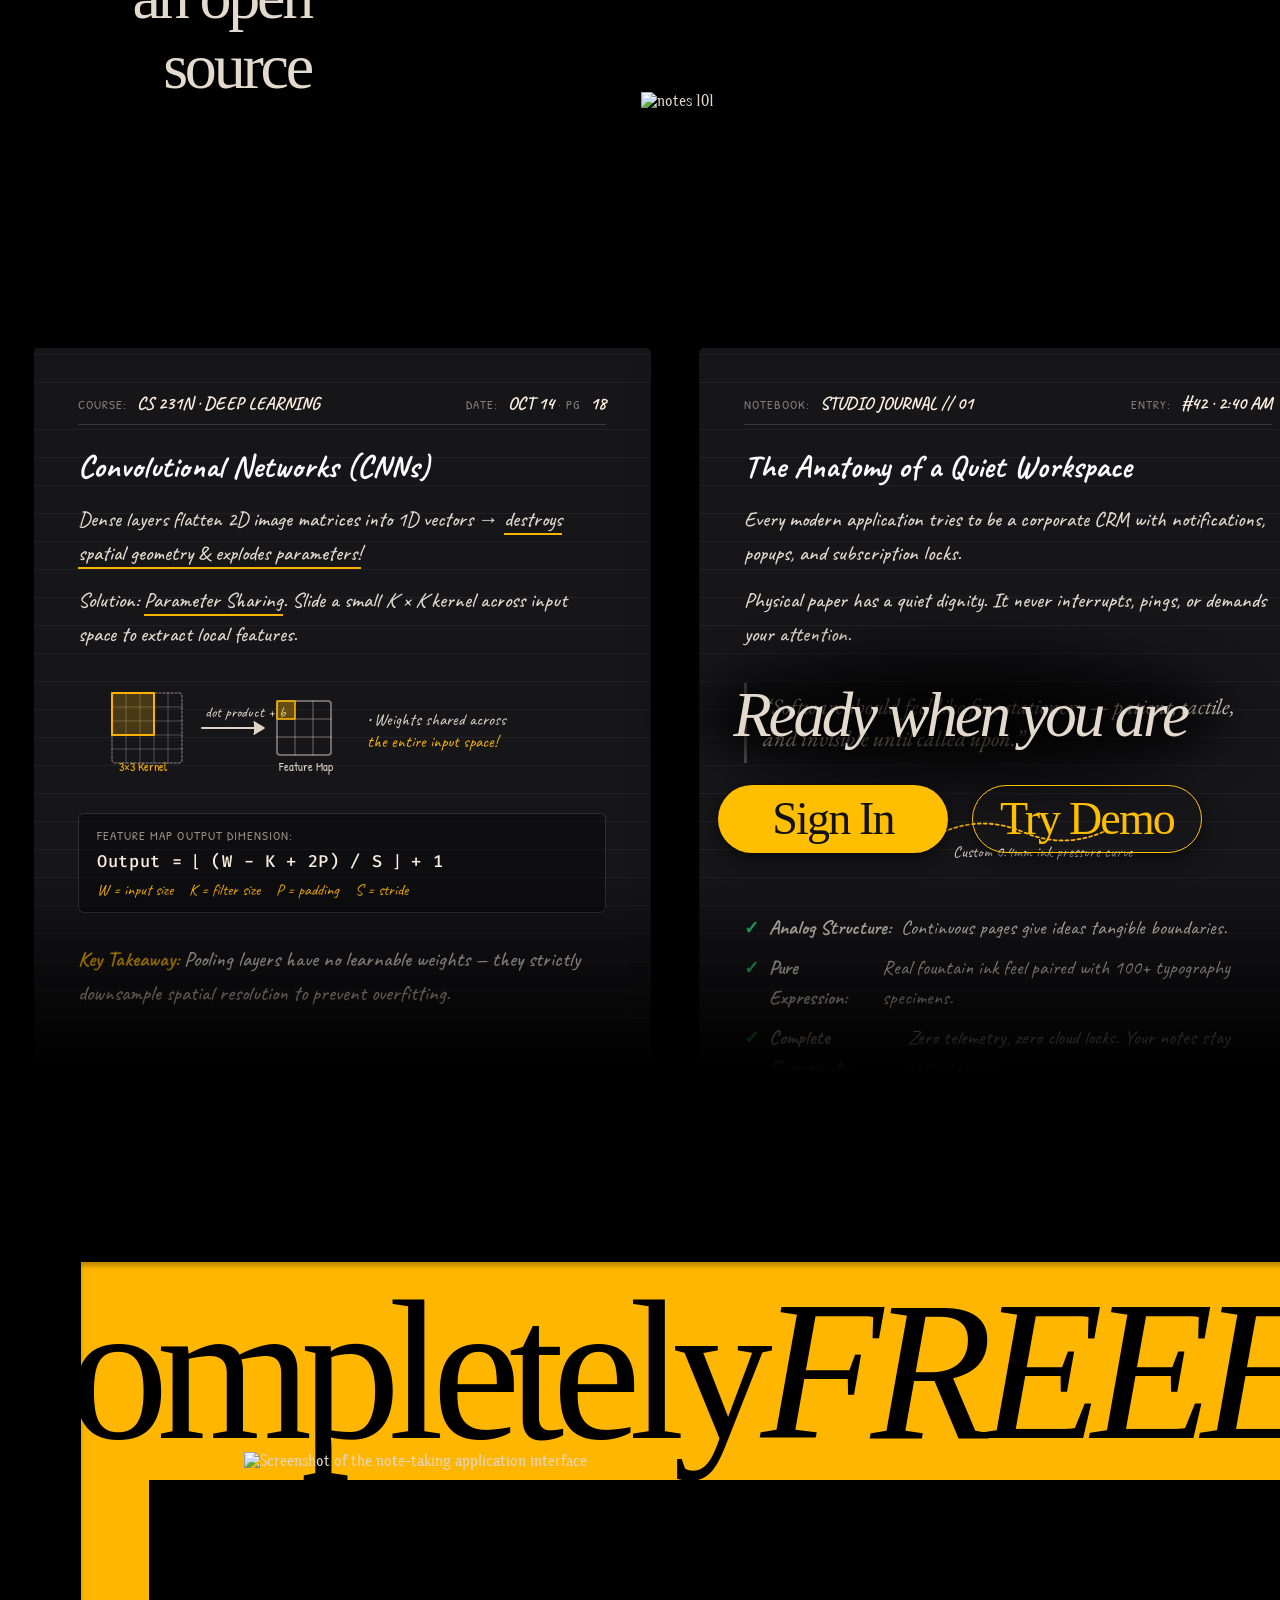
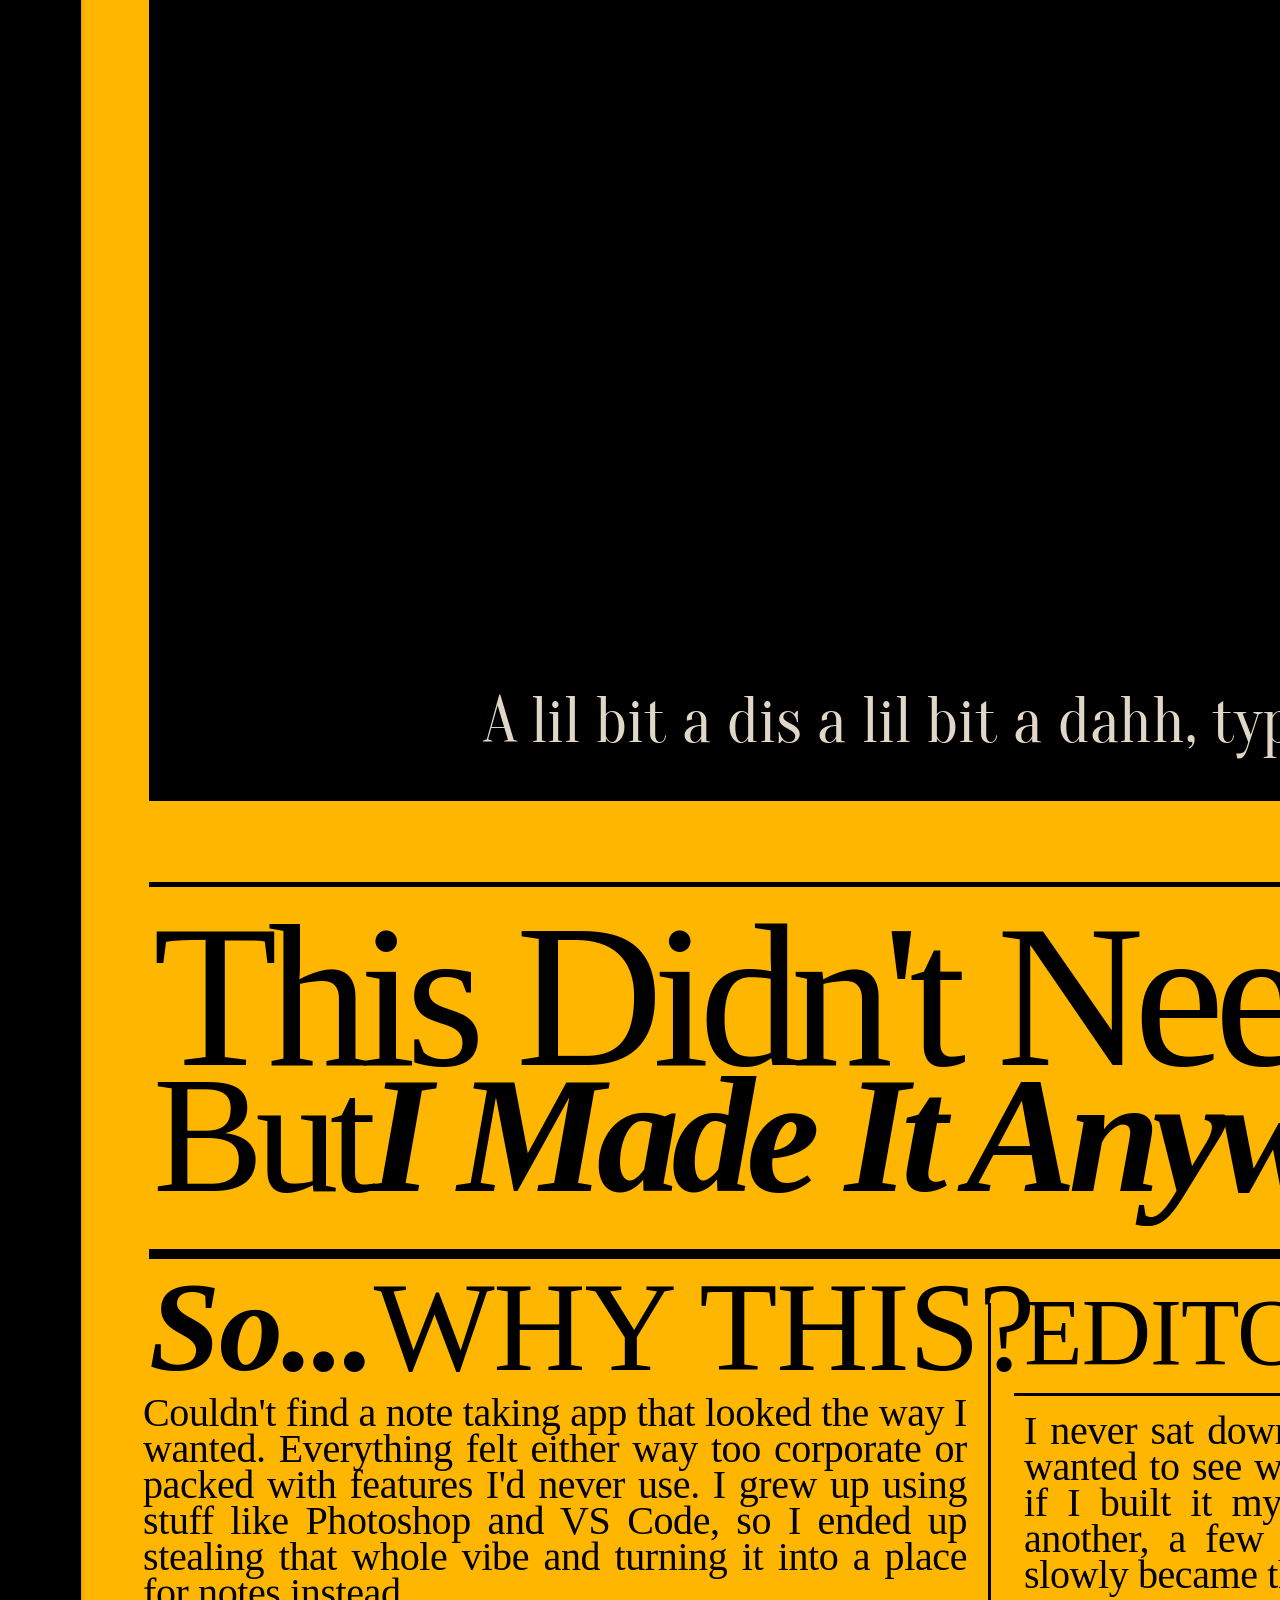
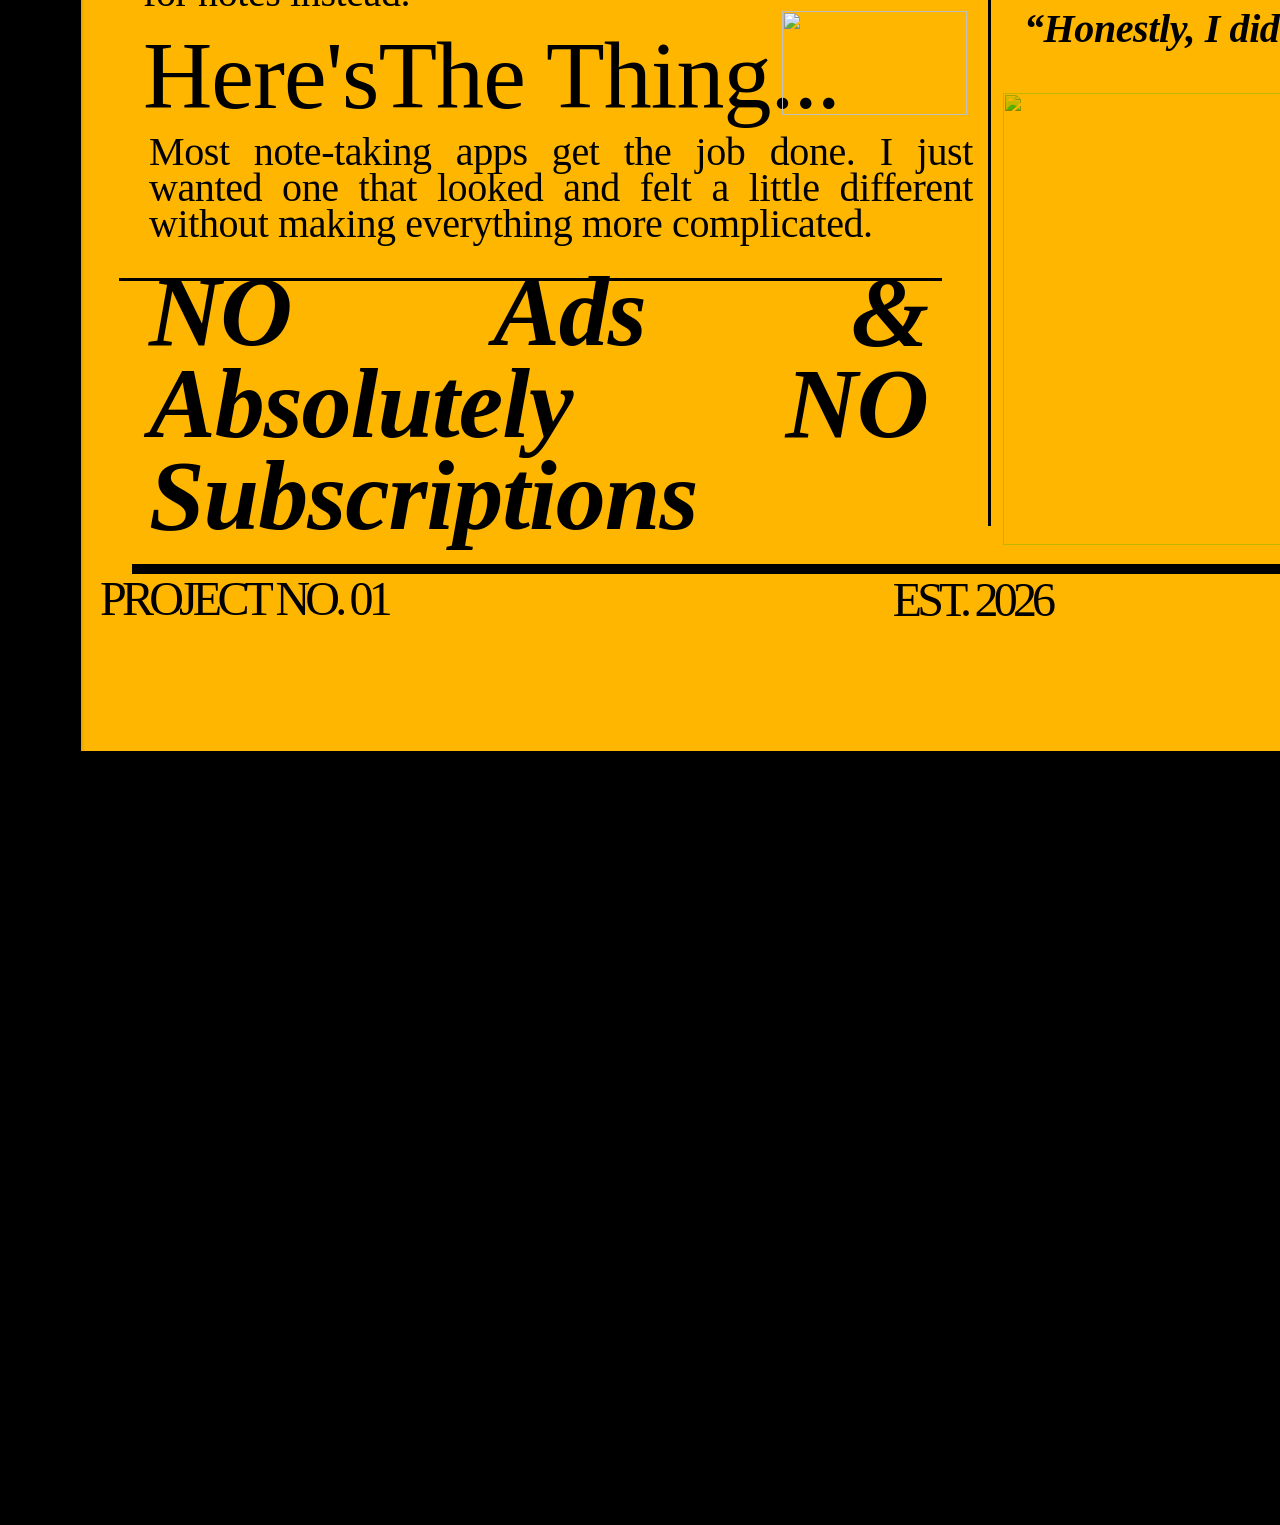
==== index.html @ 51d54b9f "Remove highlighters from all page headings and text across carousel notes" ====
<!DOCTYPE html>
<html lang="en">

<head>
  <meta charset="UTF-8">
  <meta name="viewport" content="width=device-width, initial-scale=1.0">
  <script>
    (function () {
      var forceDesktop = (window.sessionStorage && window.sessionStorage.getItem('forceDesktop') === 'true') || (window.location.search && window.location.search.includes('desktop=1'));
      if (forceDesktop) return;
      var ua = navigator.userAgent || '';
      var isMobileUA = /iPhone|iPod|BlackBerry|IEMobile|Opera Mini/i.test(ua) || (/Android/i.test(ua) && /Mobile/i.test(ua));
      var isDesktopOS = /Macintosh|Windows|X11|Linux x86_64/i.test(ua) && !/Android|iPhone|iPad/i.test(ua);
      var hasFinePointer = window.matchMedia && window.matchMedia('(pointer: fine)').matches;
      var isSmallScreen = window.innerWidth < 600;
      
      var isMobileDevice = isMobileUA && !isDesktopOS && !hasFinePointer && isSmallScreen;
      if (isMobileDevice && !window.location.pathname.endsWith('mobile.html')) {
        window.location.href = 'mobile.html';
      }
    })();
  </script>
  <title>Notes 101 — Anam Razzaque</title>
  <meta name="description" content="Notes 101 — A timeless, editorial note-taking studio with handwriting, A4 pagination, and cloud sync.">
  <meta property="og:title" content="Notes 101 — Editorial Note Taking">
  <meta property="og:description" content="A timeless, editorial note-taking studio with handwriting, A4 pagination, and cloud sync.">
  <meta property="og:type" content="website">
  <link rel="preconnect" href="https://fonts.googleapis.com">
  <link rel="preconnect" href="https://fonts.gstatic.com" crossorigin>
  <link
    href="https://fonts.googleapis.com/css2?family=Caveat:wght@400;500;600;700&family=EB+Garamond:ital,wght@0,400;0,700;1,400;1,700&family=Fira+Code:wght@400;500&family=Homemade+Apple&family=Kalam:wght@400;700&family=Oranienbaum&family=Patrick+Hand&display=swap"
    rel="stylesheet">
  <link rel="stylesheet" href="landing.css?v=8">
</head>

<body>

  <!-- CONTACT — Fixed background layer (Hermes-style curtain reveal) -->
  <!-- Sits BEHIND the scrolling canvas. Revealed when the newspaper lifts away. -->
  <footer class="contact" id="contactFooter" aria-label="Contact">
    <h2 class="contact__heading">Contact</h2>
    <div class="contact__links">
      <p>GitHub</p>
      <p><a href="https://github.com/byanam" target="_blank" rel="noopener noreferrer">byanam</a></p>
      <p>&nbsp;</p>
      <p>LinkedIn</p>
      <p><a href="https://www.linkedin.com/in/anam-razzaque/" target="_blank"
          rel="noopener noreferrer">anam-razzaque</a></p>
      <p>&nbsp;</p>
      <p>Email</p>
      <p><a href="mailto:anamrazzaque.work@gmail.com">anamrazzaque.work@gmail.com</a></p>
    </div>
  </footer>

  <div class="page-scale-wrapper" id="pageScaleWrapper">
    <div class="page-canvas" id="pageCanvas">

      <!-- ===================== HERO ===================== -->
      <!-- Layer order matches Figma: bottom → top -->
      <header class="hero">

        <!-- Layer 7 (bottom): moving pages track with authentic student notes & sketches -->
        <div class="hero__pages" id="heroPages" aria-label="Notebook page previews">
          <div class="hero__pages-track">
            <!-- Page 1: ConvNets Class Notes -->
            <div class="hero__page" aria-hidden="true">
              <div class="hero__page-content">
                <div class="hero__page-header">
                  <span class="hero__page-header-field">COURSE: <strong>CS 231n &middot; DEEP LEARNING</strong></span>
                  <span class="hero__page-header-field">DATE: <strong>OCT 14</strong> &middot; PG <strong>18</strong></span>
                </div>
                <h3 class="hero__page-hand-title">Convolutional Networks (CNNs)</h3>
                <p class="hero__page-hand">Dense layers flatten 2D image matrices into 1D vectors &rarr; <span class="note-underline">destroys spatial geometry &amp; explodes parameters!</span></p>
                <p class="hero__page-hand">Solution: <span class="note-underline">Parameter Sharing</span>. Slide a small <em>K &times; K</em> kernel across input space to extract local features.</p>
                
                <div class="hero__page-sketch" aria-hidden="true">
                  <svg width="490" height="96" viewBox="0 0 490 96" fill="none" stroke="#E2D7CA" stroke-width="1.5" stroke-linecap="round" stroke-linejoin="round">
                    <!-- Input 5x5 image patch -->
                    <rect x="15" y="12" width="70" height="70" rx="3" stroke-dasharray="2 2" stroke="rgba(226,215,202,0.4)"/>
                    <line x1="29" y1="12" x2="29" y2="82" stroke="rgba(226,215,202,0.2)"/>
                    <line x1="43" y1="12" x2="43" y2="82" stroke="rgba(226,215,202,0.2)"/>
                    <line x1="57" y1="12" x2="57" y2="82" stroke="rgba(226,215,202,0.2)"/>
                    <line x1="71" y1="12" x2="71" y2="82" stroke="rgba(226,215,202,0.2)"/>
                    <line x1="15" y1="26" x2="85" y2="26" stroke="rgba(226,215,202,0.2)"/>
                    <line x1="15" y1="40" x2="85" y2="40" stroke="rgba(226,215,202,0.2)"/>
                    <line x1="15" y1="54" x2="85" y2="54" stroke="rgba(226,215,202,0.2)"/>
                    <line x1="15" y1="68" x2="85" y2="68" stroke="rgba(226,215,202,0.2)"/>
                    <!-- 3x3 receptive field -->
                    <rect x="15" y="12" width="42" height="42" fill="rgba(255, 182, 0, 0.22)" stroke="#FFB600" stroke-width="2"/>
                    <text x="22" y="90" fill="#FFB600" font-family="'Patrick Hand', cursive" font-size="12" stroke="none">3&times;3 Kernel</text>

                    <!-- Arrow to Feature Map -->
                    <path d="M 105 47 L 165 47" stroke="#E2D7CA" stroke-width="1.8"/>
                    <path d="M 157 41 L 167 47 L 157 53" fill="#E2D7CA"/>
                    <text x="108" y="36" fill="#E2D7CA" font-family="'Caveat', cursive" font-size="15" stroke="none">dot product + b</text>

                    <!-- Output Feature Map 3x3 -->
                    <rect x="180" y="20" width="54" height="54" rx="3" stroke="rgba(226,215,202,0.6)"/>
                    <line x1="198" y1="20" x2="198" y2="74" stroke="rgba(226,215,202,0.3)"/>
                    <line x1="216" y1="20" x2="216" y2="74" stroke="rgba(226,215,202,0.3)"/>
                    <line x1="180" y1="38" x2="234" y2="38" stroke="rgba(226,215,202,0.3)"/>
                    <line x1="180" y1="56" x2="234" y2="56" stroke="rgba(226,215,202,0.3)"/>
                    <rect x="180" y="20" width="18" height="18" fill="rgba(255, 182, 0, 0.35)" stroke="#FFB600"/>
                    <text x="182" y="90" fill="#E2D7CA" font-family="'Patrick Hand', cursive" font-size="12" stroke="none">Feature Map</text>

                    <!-- Explanation Label -->
                    <text x="270" y="44" fill="#E2D7CA" font-family="'Caveat', cursive" font-size="17" stroke="none">&bull; Weights shared across</text>
                    <text x="270" y="66" fill="#FFB600" font-family="'Caveat', cursive" font-size="17" stroke="none">the entire input space!</text>
                  </svg>
                </div>

                <div class="note-formula-card">
                  <span class="note-formula-title">Feature Map Output Dimension:</span>
                  <div class="note-formula-math">Output = &lfloor; (W - K + 2P) / S &rfloor; + 1</div>
                  <div class="note-formula-legend">
                    <span>W = input size</span>
                    <span>K = filter size</span>
                    <span>P = padding</span>
                    <span>S = stride</span>
                  </div>
                </div>

                <p class="hero__page-hand" style="margin-top: 14px;"><strong style="color: #FFB600;">Key Takeaway:</strong> Pooling layers have no learnable weights &mdash; they strictly downsample spatial resolution to prevent overfitting.</p>
              </div>
            </div>

            <!-- Page 2: Late Night Scratchpad & Studio Design -->
            <div class="hero__page" aria-hidden="true">
              <div class="hero__page-content">
                <div class="hero__page-header">
                  <span class="hero__page-header-field">NOTEBOOK: <strong>STUDIO JOURNAL // 01</strong></span>
                  <span class="hero__page-header-field">ENTRY: <strong>#42 &middot; 2:40 AM</strong></span>
                </div>

                <h3 class="hero__page-hand-title">The Anatomy of a Quiet Workspace</h3>
                <p class="hero__page-hand">Every modern application tries to be a corporate CRM with notifications, popups, and subscription locks.</p>
                <p class="hero__page-hand">Physical paper has a quiet dignity. It never interrupts, pings, or demands your attention.</p>
                
                <blockquote class="note-quote">
                  <p>&ldquo;Software should feel like fine stationery &mdash; patient, tactile, and invisible until called upon.&rdquo;</p>
                </blockquote>

                <!-- Fountain Pen Hand-Drawn SVG -->
                <div class="hero__page-sketch" aria-hidden="true">
                  <svg width="420" height="70" viewBox="0 0 420 70" fill="none" stroke="#E2D7CA" stroke-width="1.5" stroke-linecap="round">
                    <!-- Nib outline -->
                    <path d="M 20 35 L 70 16 L 130 18 L 130 52 L 70 54 Z" stroke="#E2D7CA" stroke-width="1.8"/>
                    <path d="M 20 35 L 65 35" stroke="#FFB600" stroke-width="2"/>
                    <circle cx="68" cy="35" r="3.5" fill="#FFB600"/>
                    <path d="M 80 22 L 80 48 M 95 20 L 95 50 M 110 19 L 110 51" stroke="rgba(226,215,202,0.25)"/>
                    <!-- Ink drop -->
                    <path d="M 12 35 Q 5 35 5 39 Q 5 43 10 43 Q 15 43 15 39 Z" fill="#FFB600" stroke="none"/>
                    <!-- Ink flow line -->
                    <path d="M 145 35 Q 185 18 225 35 Q 265 52 305 35" stroke="#FFB600" stroke-width="1.8" stroke-dasharray="3 3"/>
                    <text x="155" y="60" fill="#E2D7CA" font-family="'Caveat', cursive" font-size="16" stroke="none">Custom 0.4mm ink pressure curve</text>
                  </svg>
                </div>

                <div class="note-checklist-box">
                  <p class="note-check-item"><span class="note-check-mark">&check;</span> <strong>Analog Structure:</strong> Continuous pages give ideas tangible boundaries.</p>
                  <p class="note-check-item"><span class="note-check-mark">&check;</span> <strong>Pure Expression:</strong> Real fountain ink feel paired with 100+ typography specimens.</p>
                  <p class="note-check-item"><span class="note-check-mark">&check;</span> <strong>Complete Sovereignty:</strong> Zero telemetry, zero cloud locks. Your notes stay entirely yours.</p>
                </div>
              </div>
            </div>

            <!-- Page 3: Webnotes Architecture Notes -->
            <div class="hero__page" aria-hidden="true">
              <div class="hero__page-content">
                <div class="hero__page-header">
                  <span class="hero__page-header-field">SYSTEMS SPEC: <strong>RFC-104 // NOTES 101</strong></span>
                  <span class="hero__page-header-field">MODULE: <strong>SYNC PIPELINE &middot; REV 2.4</strong></span>
                </div>

                <h3 class="hero__page-hand-title">Local-First Optimistic Sync Pipeline</h3>

                <!-- Architecture Flow Diagram SVG -->
                <div class="hero__page-sketch" aria-hidden="true">
                  <svg width="490" height="74" viewBox="0 0 490 74" fill="none" stroke="#E2D7CA" stroke-width="1.5" stroke-linecap="round">
                    <!-- Node 1: DOM Input -->
                    <rect x="8" y="10" width="94" height="42" rx="5" stroke="rgba(226,215,202,0.7)" fill="rgba(0,0,0,0.5)"/>
                    <text x="18" y="28" fill="#FFF" font-family="'Fira Code', monospace" font-size="11" stroke="none">Caret / DOM</text>
                    <text x="18" y="44" fill="#FFB600" font-family="'Caveat', cursive" font-size="13" stroke="none">0ms latency</text>

                    <!-- Arrow 1 -->
                    <path d="M 106 31 L 136 31" stroke="#FFB600" stroke-width="2"/>
                    <path d="M 128 26 L 138 31 L 128 36" fill="#FFB600"/>

                    <!-- Node 2: Local Cache -->
                    <rect x="140" y="10" width="102" height="42" rx="5" stroke="#FFB600" fill="rgba(255,182,0,0.1)"/>
                    <text x="148" y="28" fill="#FFB600" font-family="'Fira Code', monospace" font-size="11" stroke="none">LocalStorage</text>
                    <text x="148" y="44" fill="#E2D7CA" font-family="'Caveat', cursive" font-size="13" stroke="none">instant snapshot</text>

                    <!-- Arrow 2 -->
                    <path d="M 246 31 L 276 31" stroke="#E2D7CA" stroke-width="1.8"/>
                    <path d="M 268 26 L 278 31 L 268 36" fill="#E2D7CA"/>

                    <!-- Node 3: Firestore Cloud -->
                    <rect x="280" y="10" width="102" height="42" rx="5" stroke="rgba(226,215,202,0.7)" fill="rgba(255,255,255,0.05)"/>
                    <text x="290" y="28" fill="#FFF" font-family="'Fira Code', monospace" font-size="11" stroke="none">Firestore DB</text>
                    <text x="290" y="44" fill="#E2D7CA" font-family="'Caveat', cursive" font-size="13" stroke="none">cloud persistence</text>

                    <!-- Arrow 3: Realtime stream -->
                    <path d="M 386 31 L 416 31" stroke="#E2D7CA" stroke-width="1.8"/>
                    <path d="M 408 26 L 418 31 L 408 36" fill="#E2D7CA"/>

                    <!-- Node 4: Replicas -->
                    <rect x="420" y="10" width="64" height="42" rx="5" stroke="rgba(226,215,202,0.6)" fill="rgba(0,0,0,0.5)"/>
                    <text x="428" y="28" fill="#FFF" font-family="'Fira Code', monospace" font-size="11" stroke="none">Tabs</text>
                    <text x="428" y="44" fill="#FFB600" font-family="'Caveat', cursive" font-size="13" stroke="none">sync &check;</text>
                  </svg>
                </div>

                <ul class="note-principles-list">
                  <li><span class="note-bullet">&bull;</span> <strong>Non-blocking UI:</strong> Key input mutates local memory synchronously &mdash; zero wait for remote cloud round-trips.</li>
                  <li><span class="note-bullet">&bull;</span> <strong>Debounced Batching:</strong> Rapid keystrokes coalesce into a single 500ms cloud commit to conserve network quota.</li>
                  <li><span class="note-bullet">&bull;</span> <strong>Per-User Namespaces:</strong> Local storage keys are cleanly isolated by authenticated UID.</li>
                  <li><span class="note-bullet">&bull;</span> <strong>Offline Resilient:</strong> Editing never stutters during network dropouts; state automatically syncs when online.</li>
                </ul>

                <p class="hero__page-hand" style="margin-top: 16px; font-size: 19px; color: #FFB600;">&starf; 60 FPS verified with complex ink paths and continuous text flow.</p>
              </div>
            </div>

            <!-- Page 4: Loop repeat of Page 1 (for seamless -1998px infinite scroll) -->
            <div class="hero__page" aria-hidden="true">
              <div class="hero__page-content">
                <div class="hero__page-header">
                  <span class="hero__page-header-field">COURSE: <strong>CS 231n &middot; DEEP LEARNING</strong></span>
                  <span class="hero__page-header-field">DATE: <strong>OCT 14</strong> &middot; PG <strong>18</strong></span>
                </div>
                <h3 class="hero__page-hand-title">Convolutional Networks (CNNs)</h3>
                <p class="hero__page-hand">Dense layers flatten 2D image matrices into 1D vectors &rarr; <span class="note-underline">destroys spatial geometry &amp; explodes parameters!</span></p>
                <p class="hero__page-hand">Solution: <span class="note-underline">Parameter Sharing</span>. Slide a small <em>K &times; K</em> kernel across input space to extract local features.</p>
                
                <div class="hero__page-sketch" aria-hidden="true">
                  <svg width="490" height="96" viewBox="0 0 490 96" fill="none" stroke="#E2D7CA" stroke-width="1.5" stroke-linecap="round" stroke-linejoin="round">
                    <!-- Input 5x5 image patch -->
                    <rect x="15" y="12" width="70" height="70" rx="3" stroke-dasharray="2 2" stroke="rgba(226,215,202,0.4)"/>
                    <line x1="29" y1="12" x2="29" y2="82" stroke="rgba(226,215,202,0.2)"/>
                    <line x1="43" y1="12" x2="43" y2="82" stroke="rgba(226,215,202,0.2)"/>
                    <line x1="57" y1="12" x2="57" y2="82" stroke="rgba(226,215,202,0.2)"/>
                    <line x1="71" y1="12" x2="71" y2="82" stroke="rgba(226,215,202,0.2)"/>
                    <line x1="15" y1="26" x2="85" y2="26" stroke="rgba(226,215,202,0.2)"/>
                    <line x1="15" y1="40" x2="85" y2="40" stroke="rgba(226,215,202,0.2)"/>
                    <line x1="15" y1="54" x2="85" y2="54" stroke="rgba(226,215,202,0.2)"/>
                    <line x1="15" y1="68" x2="85" y2="68" stroke="rgba(226,215,202,0.2)"/>
                    <!-- 3x3 receptive field -->
                    <rect x="15" y="12" width="42" height="42" fill="rgba(255, 182, 0, 0.22)" stroke="#FFB600" stroke-width="2"/>
                    <text x="22" y="90" fill="#FFB600" font-family="'Patrick Hand', cursive" font-size="12" stroke="none">3&times;3 Kernel</text>

                    <!-- Arrow to Feature Map -->
                    <path d="M 105 47 L 165 47" stroke="#E2D7CA" stroke-width="1.8"/>
                    <path d="M 157 41 L 167 47 L 157 53" fill="#E2D7CA"/>
                    <text x="108" y="36" fill="#E2D7CA" font-family="'Caveat', cursive" font-size="15" stroke="none">dot product + b</text>

                    <!-- Output Feature Map 3x3 -->
                    <rect x="180" y="20" width="54" height="54" rx="3" stroke="rgba(226,215,202,0.6)"/>
                    <line x1="198" y1="20" x2="198" y2="74" stroke="rgba(226,215,202,0.3)"/>
                    <line x1="216" y1="20" x2="216" y2="74" stroke="rgba(226,215,202,0.3)"/>
                    <line x1="180" y1="38" x2="234" y2="38" stroke="rgba(226,215,202,0.3)"/>
                    <line x1="180" y1="56" x2="234" y2="56" stroke="rgba(226,215,202,0.3)"/>
                    <rect x="180" y="20" width="18" height="18" fill="rgba(255, 182, 0, 0.35)" stroke="#FFB600"/>
                    <text x="182" y="90" fill="#E2D7CA" font-family="'Patrick Hand', cursive" font-size="12" stroke="none">Feature Map</text>

                    <!-- Explanation Label -->
                    <text x="270" y="44" fill="#E2D7CA" font-family="'Caveat', cursive" font-size="17" stroke="none">&bull; Weights shared across</text>
                    <text x="270" y="66" fill="#FFB600" font-family="'Caveat', cursive" font-size="17" stroke="none">the entire input space!</text>
                  </svg>
                </div>

                <div class="note-formula-card">
                  <span class="note-formula-title">Feature Map Output Dimension:</span>
                  <div class="note-formula-math">Output = &lfloor; (W - K + 2P) / S &rfloor; + 1</div>
                  <div class="note-formula-legend">
                    <span>W = input size</span>
                    <span>K = filter size</span>
                    <span>P = padding</span>
                    <span>S = stride</span>
                  </div>
                </div>

                <p class="hero__page-hand" style="margin-top: 14px;"><strong style="color: #FFB600;">Key Takeaway:</strong> Pooling layers have no learnable weights &mdash; they strictly downsample spatial resolution to prevent overfitting.</p>
              </div>
            </div>

            <!-- Page 5: Loop repeat of Page 2 -->
            <div class="hero__page" aria-hidden="true">
              <div class="hero__page-content">
                <div class="hero__page-header">
                  <span class="hero__page-header-field">NOTEBOOK: <strong>STUDIO JOURNAL // 01</strong></span>
                  <span class="hero__page-header-field">ENTRY: <strong>#42 &middot; 2:40 AM</strong></span>
                </div>

                <h3 class="hero__page-hand-title">The Anatomy of a Quiet Workspace</h3>
                <p class="hero__page-hand">Every modern application tries to be a corporate CRM with notifications, popups, and subscription locks.</p>
                <p class="hero__page-hand">Physical paper has a quiet dignity. It never interrupts, pings, or demands your attention.</p>
                
                <blockquote class="note-quote">
                  <p>&ldquo;Software should feel like fine stationery &mdash; patient, tactile, and invisible until called upon.&rdquo;</p>
                </blockquote>

                <!-- Fountain Pen Hand-Drawn SVG -->
                <div class="hero__page-sketch" aria-hidden="true">
                  <svg width="420" height="70" viewBox="0 0 420 70" fill="none" stroke="#E2D7CA" stroke-width="1.5" stroke-linecap="round">
                    <path d="M 20 35 L 70 16 L 130 18 L 130 52 L 70 54 Z" stroke="#E2D7CA" stroke-width="1.8"/>
                    <path d="M 20 35 L 65 35" stroke="#FFB600" stroke-width="2"/>
                    <circle cx="68" cy="35" r="3.5" fill="#FFB600"/>
                    <path d="M 80 22 L 80 48 M 95 20 L 95 50 M 110 19 L 110 51" stroke="rgba(226,215,202,0.25)"/>
                    <path d="M 12 35 Q 5 35 5 39 Q 5 43 10 43 Q 15 43 15 39 Z" fill="#FFB600" stroke="none"/>
                    <path d="M 145 35 Q 185 18 225 35 Q 265 52 305 35" stroke="#FFB600" stroke-width="1.8" stroke-dasharray="3 3"/>
                    <text x="155" y="60" fill="#E2D7CA" font-family="'Caveat', cursive" font-size="16" stroke="none">Custom 0.4mm ink pressure curve</text>
                  </svg>
                </div>

                <div class="note-checklist-box">
                  <p class="note-check-item"><span class="note-check-mark">&check;</span> <strong>Analog Structure:</strong> Continuous pages give ideas tangible boundaries.</p>
                  <p class="note-check-item"><span class="note-check-mark">&check;</span> <strong>Pure Expression:</strong> Real fountain ink feel paired with 100+ typography specimens.</p>
                  <p class="note-check-item"><span class="note-check-mark">&check;</span> <strong>Complete Sovereignty:</strong> Zero telemetry, zero cloud locks. Your notes stay entirely yours.</p>
                </div>
              </div>
            </div>

            <!-- Page 6: Loop repeat of Page 3 -->
            <div class="hero__page" aria-hidden="true">
              <div class="hero__page-content">
                <div class="hero__page-header">
                  <span class="hero__page-header-field">SYSTEMS SPEC: <strong>RFC-104 // NOTES 101</strong></span>
                  <span class="hero__page-header-field">MODULE: <strong>SYNC PIPELINE &middot; REV 2.4</strong></span>
                </div>

                <h3 class="hero__page-hand-title">Local-First Optimistic Sync Pipeline</h3>

                <!-- Architecture Flow Diagram SVG -->
                <div class="hero__page-sketch" aria-hidden="true">
                  <svg width="490" height="74" viewBox="0 0 490 74" fill="none" stroke="#E2D7CA" stroke-width="1.5" stroke-linecap="round">
                    <rect x="8" y="10" width="94" height="42" rx="5" stroke="rgba(226,215,202,0.7)" fill="rgba(0,0,0,0.5)"/>
                    <text x="18" y="28" fill="#FFF" font-family="'Fira Code', monospace" font-size="11" stroke="none">Caret / DOM</text>
                    <text x="18" y="44" fill="#FFB600" font-family="'Caveat', cursive" font-size="13" stroke="none">0ms latency</text>

                    <path d="M 106 31 L 136 31" stroke="#FFB600" stroke-width="2"/>
                    <path d="M 128 26 L 138 31 L 128 36" fill="#FFB600"/>

                    <rect x="140" y="10" width="102" height="42" rx="5" stroke="#FFB600" fill="rgba(255,182,0,0.1)"/>
                    <text x="148" y="28" fill="#FFB600" font-family="'Fira Code', monospace" font-size="11" stroke="none">LocalStorage</text>
                    <text x="148" y="44" fill="#E2D7CA" font-family="'Caveat', cursive" font-size="13" stroke="none">instant snapshot</text>

                    <path d="M 246 31 L 276 31" stroke="#E2D7CA" stroke-width="1.8"/>
                    <path d="M 268 26 L 278 31 L 268 36" fill="#E2D7CA"/>

                    <rect x="280" y="10" width="102" height="42" rx="5" stroke="rgba(226,215,202,0.7)" fill="rgba(255,255,255,0.05)"/>
                    <text x="290" y="28" fill="#FFF" font-family="'Fira Code', monospace" font-size="11" stroke="none">Firestore DB</text>
                    <text x="290" y="44" fill="#E2D7CA" font-family="'Caveat', cursive" font-size="13" stroke="none">cloud persistence</text>

                    <path d="M 386 31 L 416 31" stroke="#E2D7CA" stroke-width="1.8"/>
                    <path d="M 408 26 L 418 31 L 408 36" fill="#E2D7CA"/>

                    <rect x="420" y="10" width="64" height="42" rx="5" stroke="rgba(226,215,202,0.6)" fill="rgba(0,0,0,0.5)"/>
                    <text x="428" y="28" fill="#FFF" font-family="'Fira Code', monospace" font-size="11" stroke="none">Tabs</text>
                    <text x="428" y="44" fill="#FFB600" font-family="'Caveat', cursive" font-size="13" stroke="none">sync &check;</text>
                  </svg>
                </div>

                <ul class="note-principles-list">
                  <li><span class="note-bullet">&bull;</span> <strong>Non-blocking UI:</strong> Key input mutates local memory synchronously &mdash; zero wait for remote cloud round-trips.</li>
                  <li><span class="note-bullet">&bull;</span> <strong>Debounced Batching:</strong> Rapid keystrokes coalesce into a single 500ms cloud commit to conserve network quota.</li>
                  <li><span class="note-bullet">&bull;</span> <strong>Per-User Namespaces:</strong> Local storage keys are cleanly isolated by authenticated UID.</li>
                  <li><span class="note-bullet">&bull;</span> <strong>Offline Resilient:</strong> Editing never stutters during network dropouts; state automatically syncs when online.</li>
                </ul>

                <p class="hero__page-hand" style="margin-top: 16px; font-size: 19px; color: #FFB600;">&starf; 60 FPS verified with complex ink paths and continuous text flow.</p>
              </div>
            </div>
          </div>
        </div>

        <!-- Layer 6: notes 101 image title (sits behind pages where they overlap) -->
        <img class="hero__title-img" src="assets/notes101_title.png" alt="notes 101">

        <!-- Layer 5: black shadow gradient (overlays bottom of pages) -->
        <div class="hero__shadow" aria-hidden="true"></div>

        <!-- Layer 4: Taglines (Left: "an open source", Right: "note taking site") -->
        <p class="hero__tagline-left">an open source</p>
        <p class="hero__tagline-right">note taking site</p>

        <!-- Layer 2: Ready when you are -->
        <p class="hero__ready">Ready when you are</p>

        <!-- CTA Buttons below "Ready when you are" -->
        <div class="hero__cta-group">
          <button class="hero__cta" id="loginBtn" type="button" aria-label="Sign in — log in with Google"
            onclick="if(window.triggerGoogleLogin){window.triggerGoogleLogin(event);}else{window.location.href='editor.html';}">
            <span class="hero__cta-label" id="loginBtnText">Sign In</span>
          </button>
          <button class="hero__cta hero__cta--demo" id="demoBtn" type="button" aria-label="Try Demo"
            onclick="sessionStorage.setItem('demoMode', 'true'); window.location.href='editor.html?demo=true';">
            <span class="hero__cta-label">Try Demo</span>
          </button>
        </div>
      </header>

      <main>
        <!-- ===================== PROMO ===================== -->
        <section class="promo" aria-label="Pricing">
          <img class="promo__texture" src="assets/texture_image.png" alt="" aria-hidden="true">

          <h2 class="promo__heading js-typewriter">Completely <em>FREEEEEEEEE</em></h2>

          <div class="promo__blur-rect" aria-hidden="true"></div>

          <img class="promo__screenshot js-scroll-scale" src="assets/app-screenshot.png"
            alt="Screenshot of the note-taking application interface">

          <p class="promo__tagline">A lil bit a dis a lil bit a dahh, type shit</p>
        </section>

        <!-- ===================== EDITORIAL ===================== -->
        <section class="editorial" aria-label="About">
          <div class="editorial__card"></div>

          <div class="editorial__rule editorial__rule--top"></div>

          <h2 class="editorial__headline1">This Didn't Need To Exist.</h2>
          <h2 class="editorial__headline2">But <em>I Made It Anyway.</em></h2>

          <div class="editorial__rule editorial__rule--mid"></div>
          <div class="editorial__col-divider"></div>

          <h3 class="editorial__col-heading editorial__col-heading--left"><em>So... </em><span>WHY THIS?</span></h3>
          <h3 class="editorial__col-heading editorial__col-heading--right">EDITOR’S <em>NOTE</em></h3>
          <div class="editorial__rule editorial__rule--right"></div>
          <div class="editorial__rule editorial__rule--left-sub"></div>

          <p class="editorial__text editorial__text--justify editorial__left-para1">Couldn't find a note taking app
            that looked the way I wanted. Everything felt either way too corporate or packed with features I'd never
            use. I grew up using stuff like Photoshop and VS Code, so I ended up stealing that whole vibe and turning
            it into a place for notes instead.</p>

          <p class="editorial__text editorial__right-para1">I never sat down with a big plan for this. I just wanted
            to see what a notes app would look like if I built it my way. One feature turned into another, a few
            late nights disappeared, and it slowly became the website your looking at now.</p>

          <p class="editorial__text editorial__quote">&ldquo;Honestly, I didn't have anything better to do.&rdquo;</p>
          <p class="editorial__quote-attr">- anam razzaque</p>

          <img class="editorial__photo" src="assets/ae49f0b2eaf092695185f90a8ce26df8__1_.gif" alt="">

          <p class="editorial__text editorial__text--justify editorial__left-para2">Most note-taking apps get the job
            done. I just wanted one that looked and felt a little different without making everything more
            complicated.</p>

          <h3 class="editorial__thing-heading">Here's <em>The Thing...</em></h3>
          <img class="editorial__thing-img" src="assets/the_thing.png" alt="">

          <p class="editorial__noads">NO Ads &amp; Absolutely NO Subscriptions</p>

          <div class="editorial__rule editorial__rule--footer"></div>
          <div class="editorial__footer">
            <span class="editorial__footer-item--1">PROJECT NO. 01</span>
            <span class="editorial__footer-item--2">EST. 2026</span>
            <span class="editorial__footer-item--3">BY ANAM</span>
          </div>
        </section>
      </main>

      <!-- Master Texture Overlay — covers ALL text, rules, photos, screenshots, and black boxes -->
      <div class="editorial__texture-overlay" aria-hidden="true"></div>

    </div>
  </div>

  <script src="https://unpkg.com/lenis@1.3.25/dist/lenis.min.js"></script>
  <script src="https://cdnjs.cloudflare.com/ajax/libs/gsap/3.12.5/gsap.min.js"></script>
  <script src="https://cdnjs.cloudflare.com/ajax/libs/gsap/3.12.5/ScrollTrigger.min.js"></script>
  <script type="module" src="landing.js"></script>
</body>

</html>
---- landing.css ----
/* Custom font web imports: Ensures 100% identical typography and layout on Mac, Windows, and Linux */
@font-face {
  font-family: 'Apple Garamond';
  src: local('Apple Garamond'),
    url('assets/fonts/AppleGaramond.ttf') format('truetype');
  font-weight: 400;
  font-style: normal;
  font-display: swap;
}

@font-face {
  font-family: 'Apple Garamond';
  src: local('Apple Garamond Bold'),
    url('assets/fonts/AppleGaramond-Bold.ttf') format('truetype');
  font-weight: 700;
  font-style: normal;
  font-display: swap;
}

@font-face {
  font-family: 'Apple Garamond';
  src: local('Apple Garamond Italic'),
    url('assets/fonts/AppleGaramond-Italic.ttf') format('truetype');
  font-weight: 400;
  font-style: italic;
  font-display: swap;
}

@font-face {
  font-family: 'Apple Garamond';
  src: local('Apple Garamond Bold Italic'),
    url('assets/fonts/AppleGaramond-BoldItalic.ttf') format('truetype');
  font-weight: 700;
  font-style: italic;
  font-display: swap;
}

@font-face {
  font-family: 'Apple Garamond Light';
  src: local('Apple Garamond Light'),
    url('assets/fonts/AppleGaramond-Light.ttf') format('truetype');
  font-weight: 400;
  font-style: normal;
  font-display: swap;
}

@font-face {
  font-family: 'Apple Garamond Light';
  src: local('Apple Garamond Light Italic'),
    url('assets/fonts/AppleGaramond-LightItalic.ttf') format('truetype');
  font-weight: 400;
  font-style: italic;
  font-display: swap;
}

@font-face {
  font-family: 'Akira Expanded';
  src: local('Akira Expanded'), local('Akira Expanded Demo'),
    url('assets/fonts/Akira%20Expanded%20Demo.otf') format('opentype');
  font-weight: 800;
  font-style: normal;
  font-display: swap;
}

:root {
  --canvas-width: 1920px;
  --canvas-height: 3951px;

  /* Colors */
  --color-bg: #000000;
  --color-cream: #e2d7ca;
  --color-cream-soft: #e3dacd;
  --color-cream-dim: #e1d7c9;
  --color-cream-contact: #dfd5c7;
  --color-orange: #FFB600;
  --color-orange-text: #121212;
  --color-ink: #000000;
  --color-panel-dark: #191919;

  /* Fonts */
  --font-display: 'Oranienbaum', 'Georgia', serif;
  --font-poster: 'Akira Expanded', 'Akira Expanded Demo', 'Impact', sans-serif;
  --font-serif: 'Apple Garamond', 'EB Garamond', serif;
  --font-apple-garamond: 'Apple Garamond', serif;
  --font-apple-garamond-light: 'Apple Garamond Light', 'Apple Garamond', serif;
  --font-handwriting: 'Caveat', 'Homemade Apple', cursive;
  --font-handwriting-neat: 'Kalam', 'Patrick Hand', cursive;
  --font-handwriting-print: 'Patrick Hand', 'Caveat', cursive;
  --font-code: 'Fira Code', monospace;
}

* {
  box-sizing: border-box;
}

html,
body {
  margin: 0;
  padding: 0;
  background: var(--color-bg);
  overflow-x: hidden;
  overscroll-behavior: none;
  width: 100%;
  -webkit-font-smoothing: antialiased;
  -moz-osx-font-smoothing: grayscale;
  text-rendering: optimizeLegibility;
}

/* Hide scrollbar for Chrome, Safari and Opera */
::-webkit-scrollbar {
  display: none;
  width: 0;
  height: 0;
}

/* Hide scrollbar for IE, Edge and Firefox */
html {
  -ms-overflow-style: none;
  scrollbar-width: none;
}

body {
  font-family: var(--font-display);
  color: var(--color-cream);
}

img {
  display: block;
  max-width: none;
}

/* =========================================================
   SCALING WRAPPER
   ========================================================= */
.page-scale-wrapper {
  position: relative;
  z-index: 1;
  width: 100%;
  overflow: visible;
  background: transparent;
  /* transparent so contact footer shows through */
  margin-bottom: 86vh;
  /* scroll stops with newspaper bottom right above CONTACT heading */
}

.page-canvas {
  position: relative;
  width: var(--canvas-width);
  height: var(--canvas-height);
  transform-origin: top left;
  background: transparent;
  /* transparent — sections provide their own backgrounds */
}

.hero {
  position: absolute;
  inset: 0;
  z-index: 1;
  pointer-events: none;
  background: #000000;
}

.promo,
.editorial {
  position: absolute;
  inset: 0;
  transform: translateY(-160px);
  pointer-events: none;
}

.promo {
  z-index: 30;
}

.editorial {
  z-index: 20;
  perspective: 1200px;
}

/* Contact — Hermes-style fixed background layer.
   Sits behind the scrolling page-scale-wrapper (z-index: 0 vs 1).
   Opacity driven by --contact-opacity CSS variable set from JS. */
.contact {
  position: fixed;
  inset: 0;
  z-index: 0;
  background: #000000;
  display: flex;
  flex-direction: column;
  align-items: center;
  justify-content: center;
  opacity: var(--contact-opacity, 0);
  pointer-events: var(--contact-pe, none);
}

/* Allow interaction only on interactive elements */
.hero__cta,
.editorial__thing-img,
button,
a,
input {
  pointer-events: auto;
}

/* =========================================================
   HERO — Group 1 (1974 × 1221, left: 8, top: 31)

   Figma layer stacking (top → bottom):
     1. Get Started        → z-index: 6
     2. Ready when you are → z-index: 5
     3. Rectangle 30 (CTA) → z-index: 6 (parent of Get Started)
     4. An open-source...  → z-index: 4
     5. black shadow       → z-index: 3
     6. notes 101          → z-index: 1
     7. moving pages       → z-index: 2
   ========================================================= */

/* "moving pages" container — LAYER 7 (z:2, above title)
   Figma: 1948×831, left: 34, top: 348 */
.hero__pages {
  position: absolute;
  left: 34px;
  top: 348px;
  width: 1948px;
  height: 831px;
  z-index: 2;
  overflow: hidden;
  pointer-events: none;
  user-select: none;
}

.hero__pages-track {
  display: flex;
  gap: 50px;
  width: max-content;
  animation: hero-pages-infinite-scroll 55s linear infinite;
  pointer-events: none;
  will-change: transform;
}

@keyframes hero-pages-infinite-scroll {
  0% {
    transform: translate3d(0, 0, 0);
  }

  100% {
    transform: translate3d(-1998px, 0, 0);
  }
}

/* =========================================================================
   AUTHENTIC NOTEBOOK PAGES (HERO CAROUSEL)
   Figma: each 616×831, background: authentic dark paper texture
   ========================================================================= */

.hero__page {
  position: relative;
  flex: 0 0 616px;
  width: 616px;
  height: 831px;
  border-radius: 6px;
  user-select: none;
  pointer-events: none;
  overflow: hidden;
  box-sizing: border-box;
  background-color: #161619;
  background-image: repeating-linear-gradient(
    to bottom,
    transparent,
    transparent 27px,
    rgba(226, 215, 202, 0.055) 27px,
    rgba(226, 215, 202, 0.055) 28px
  );
  background-position: 0 54px;
  box-shadow: 
    0 25px 60px rgba(0, 0, 0, 0.75),
    0 0 0 1px rgba(226, 215, 202, 0.12);
}

/* Main Content Layout */
.hero__page-content {
  position: relative;
  padding: 44px 44px;
  height: 100%;
  display: flex;
  flex-direction: column;
  color: #E2D7CA;
  box-sizing: border-box;
  opacity: 0.98;
}

/* Realistic Printed Header Area */
.hero__page-header {
  display: flex;
  justify-content: space-between;
  align-items: flex-end;
  padding-bottom: 10px;
  border-bottom: 1.5px solid rgba(226, 215, 202, 0.18);
  margin-bottom: 22px;
  width: 100%;
}

.hero__page-header-field {
  font-family: 'Patrick Hand', 'Fira Code', monospace;
  font-size: 13px;
  letter-spacing: 0.08em;
  color: rgba(226, 215, 202, 0.55);
  text-transform: uppercase;
}

.hero__page-header-field strong {
  font-family: 'Caveat', cursive;
  font-size: 18px;
  color: #FFF2E2;
  font-weight: 700;
  margin-left: 6px;
  letter-spacing: normal;
}

/* Handwritten Titles & Body */
.hero__page-hand-title {
  font-family: 'Caveat', cursive;
  font-weight: 700;
  font-size: 32px;
  line-height: 1.25;
  color: #FFFFFF;
  margin: 0 0 16px 0;
}

.hero__page-hand {
  font-family: 'Caveat', cursive;
  font-size: 21px;
  line-height: 1.6;
  color: #E6DCD0;
  margin: 0 0 14px 0;
  font-weight: 500;
}


.note-underline {
  border-bottom: 2px solid #FFB600;
  padding-bottom: 1px;
}

/* Sketch Container */
.hero__page-sketch {
  margin: 16px 0 20px 0;
  display: flex;
  justify-content: center;
  align-items: center;
}

/* Clean Formula Callout */
.note-formula-card {
  background: rgba(0, 0, 0, 0.35);
  border: 1px solid rgba(226, 215, 202, 0.16);
  border-radius: 6px;
  padding: 12px 18px;
  margin: 16px 0;
}

.note-formula-title {
  font-family: 'Patrick Hand', monospace;
  font-size: 13px;
  letter-spacing: 0.08em;
  color: rgba(226, 215, 202, 0.65);
  text-transform: uppercase;
  display: block;
  margin-bottom: 6px;
}

.note-formula-math {
  font-family: 'Fira Code', monospace;
  font-size: 17px;
  color: #FFF2E2;
  font-weight: 500;
  letter-spacing: 0.04em;
}

.note-formula-legend {
  display: flex;
  flex-wrap: wrap;
  gap: 16px;
  margin-top: 8px;
  font-family: 'Caveat', cursive;
  font-size: 16px;
  color: #FFB600;
}

/* Quotes */
.note-quote {
  border-left: 3px solid rgba(226, 215, 202, 0.35);
  padding: 8px 0 8px 16px;
  margin: 18px 0;
}

.note-quote p {
  font-family: 'EB Garamond', serif;
  font-style: italic;
  font-size: 22px;
  line-height: 1.45;
  color: #FFF2E2;
  margin: 0;
}

.note-checklist-box {
  margin: 16px 0;
}

.note-check-item {
  font-family: 'Caveat', cursive;
  font-size: 20px;
  line-height: 1.5;
  color: #E2D7CA;
  margin: 10px 0;
  display: flex;
  align-items: baseline;
  gap: 10px;
}

.note-check-mark {
  color: #2ecc71;
  font-weight: 700;
  font-size: 18px;
}

.note-principles-list {
  list-style: none;
  margin: 16px 0;
  padding: 0;
}

.note-principles-list li {
  font-family: 'Kalam', cursive;
  font-size: 17px;
  line-height: 1.6;
  color: #E2D7CA;
  margin: 12px 0;
}

.note-principles-list li strong {
  color: #FFF;
}

.note-bullet {
  color: #FFB600;
  margin-right: 8px;
}

/* "notes 101" Image Title — LAYER 6 (z:1, behind pages)
   Figma: 635×256, left: calc(50% - 635px / 2 - 1.5px), top: 92px */
.hero__title-img {
  position: absolute;
  left: calc(50% - 635px / 2 - 1.5px);
  top: 92px;
  width: 635px;
  height: 256px;
  z-index: 1;
  object-fit: contain;
  pointer-events: none;
}

/* "black shadow" — LAYER 5 (z:3, on top of pages)
   Figma: 1920×397, left: 8, top: 855
   Gradient fades from transparent (top) to black (bottom) */
.hero__shadow {
  position: absolute;
  left: 8px;
  top: 855px;
  width: 1920px;
  height: 397px;
  z-index: 3;
  background: linear-gradient(180deg, #000000 45%, rgba(30, 30, 30, 0) 95%);
  transform: rotate(180deg);
  pointer-events: none;
}

/* "an open source" — Left Tagline
   Figma: 311×363, left: calc(50% - 311px / 2 - 804.5px), top: -150px */
.hero__tagline-left {
  position: absolute;
  left: calc(50% - 311px / 2 - 804.5px);
  top: -150px;
  width: 311px;
  height: 363px;
  z-index: 4;
  display: flex;
  align-items: center;
  justify-content: flex-end;
  text-align: right;
  margin: 0;
  font-family: var(--font-apple-garamond-light);
  font-style: normal;
  font-weight: 400;
  font-size: 64px;
  line-height: 109.07%;
  letter-spacing: -0.05em;
  color: #E3DACD;
}

/* "note taking site" — Right Tagline
   Figma: 311×363, left: calc(50% - 311px / 2 + 804.5px), top: -150px */
.hero__tagline-right {
  position: absolute;
  left: calc(50% - 311px / 2 + 804.5px);
  top: -150px;
  width: 311px;
  height: 363px;
  z-index: 4;
  display: flex;
  align-items: center;
  justify-content: flex-start;
  text-align: left;
  margin: 0;
  font-family: var(--font-apple-garamond-light);
  font-style: normal;
  font-weight: 400;
  font-size: 64px;
  line-height: 109.07%;
  letter-spacing: -0.05em;
  color: #E3DACD;
}

/* "Ready when you are" — LAYER 2 (z:5, above shadow)
   Figma: 406×69, left: 755, top: 820,
   Apple Garamond italic 400, 63px,
   line-height: 109.07%, letter-spacing: -0.05em, #E3DACD */
.hero__ready {
  position: absolute;
  left: 757px;
  top: 681px;
  width: 406px;
  height: 69px;
  z-index: 5;
  display: flex;
  align-items: center;
  justify-content: center;
  text-align: center;
  margin: 0;
  font-family: var(--font-apple-garamond);
  font-style: italic;
  font-weight: 400;
  font-size: 63px;
  line-height: 109.07%;
  letter-spacing: -0.05em;
  color: #E3DACD;
  white-space: nowrap;
  text-shadow: 0 4px 25px rgba(0, 0, 0, 0.95), 0 0 50px rgba(0, 0, 0, 0.9);
}

.hero__ready::before {
  content: '';
  position: absolute;
  inset: -40px -75px;
  background: radial-gradient(ellipse at center,
      rgba(0, 0, 0, 0.90) 0%,
      rgba(0, 0, 0, 0.60) 50%,
      rgba(0, 0, 0, 0) 88%);
  filter: blur(20px);
  border-radius: 50%;
  z-index: -1;
  pointer-events: none;
}

/* CTA buttons group below "Ready when you are" */
.hero__cta-group {
  position: absolute;
  left: 50%;
  top: 785px;
  transform: translateX(-50%);
  display: flex;
  align-items: center;
  justify-content: center;
  gap: 24px;
  z-index: 10;
  pointer-events: auto;
}

/* CTA buttons (Rectangle 30) — Static, always visible */
.hero__cta {
  position: relative;
  width: 230px;
  height: 68px;
  border-radius: 48px;
  background: #FFBF00;
  box-shadow: 0 8px 24px rgba(0, 0, 0, 0.45), 0 2px 8px rgba(0, 0, 0, 0.3);
  border: none;
  cursor: pointer;
  padding: 0;
  display: flex;
  align-items: center;
  justify-content: center;
  opacity: 1;
  pointer-events: auto;
  transition: transform 0.2s ease;
}

.hero__cta:hover {
  transform: scale(1.04);
}

.hero__cta:active {
  transform: scale(0.98);
}

/* Try Demo button — Stroke / Outline only in matching yellow */
.hero__cta--demo {
  background: transparent;
  border: 1.5px solid #FFBF00;
  box-shadow: 0 8px 24px rgba(0, 0, 0, 0.45), 0 2px 8px rgba(0, 0, 0, 0.3);
  transition: transform 0.2s ease, border-color 0.2s ease, background-color 0.2s ease;
}

.hero__cta--demo .hero__cta-label {
  color: #FFBF00;
}

.hero__cta--demo:hover {
  border-color: #FFBF00;
  background: rgba(255, 191, 0, 0.08);
}

/* "Get Started" & "Try Demo" Labels — LAYER 1 (inside CTA, topmost)
   Apple Garamond Light 400, 64px,
   line-height: 109.07%, letter-spacing: -0.04em */
.hero__cta-label {
  font-family: var(--font-apple-garamond-light);
  font-style: normal;
  font-weight: 400;
  font-size: 46px;
  line-height: 109.07%;
  letter-spacing: -0.04em;
  color: #121212;
  text-transform: capitalize;
  text-align: center;
  white-space: nowrap;
  margin: 0;
  pointer-events: none;
}

/* =========================================================
   PROMO — "Completely FREEEEEEEEE"
   ========================================================= */

/* texture image — mix-blend-mode: difference */
.promo__texture {
  display: none;
}

/* Rectangle 37 — dark rect behind screenshot */
.promo__blur-rect {
  position: absolute;
  left: 149px;
  top: 1640px;
  width: 1637px;
  height: 921px;
  background: #000000;
  transform: matrix(1, 0, 0, -1, 0, 0);
  pointer-events: none;
}

/* "Completely FREEEEEEEEE" */
.promo__heading {
  position: absolute;
  left: 50%;
  transform: translateX(-50%);
  top: 1422px;
  width: max-content;
  height: 218px;
  display: flex;
  align-items: center;
  text-align: center;
  justify-content: center;
  margin: 0;
  font-family: var(--font-apple-garamond);
  font-style: normal;
  font-weight: 400;
  font-size: 200px;
  letter-spacing: -0.06em;
  line-height: 109.07%;
  color: #000000;
  white-space: nowrap;
  z-index: 10;
}

.promo__heading em {
  font-style: italic;
  font-weight: 400;
}

.promo__heading-char {
  display: inline-block;
}

/* Screenshot */
.promo__screenshot {
  position: absolute;
  left: 244px;
  top: 1612px;
  width: 1432px;
  height: 804px;
  object-fit: cover;
  z-index: 25;
}

/* "A lil bit a dis a lil bit a dahh, type shit" */
.promo__tagline {
  position: absolute;
  left: 482px;
  top: 2448px;
  width: 955px;
  height: 70px;
  display: flex;
  align-items: center;
  text-align: center;
  justify-content: center;
  margin: 0;
  font-family: var(--font-display);
  font-style: normal;
  font-weight: 400;
  font-size: 64px;
  line-height: 109.07%;
  color: var(--color-cream-dim);
  white-space: nowrap;
}

/* =========================================================
   EDITORIAL — the orange newspaper spread
   ========================================================= */

/* Rectangle 38 — orange card */
.editorial__card {
  position: absolute;
  left: 81px;
  top: 1422px;
  width: 1756px;
  height: 2689px;
  background-color: var(--color-orange);
  box-shadow: inset 0px 4px 4px rgba(0, 0, 0, 0.25);
  border-radius: 0;
}

/* Master Texture Overlay — sits at canvas root level (z-index: 999)
   covers ALL text, rules, photos, screenshots, and black boxes */
.editorial__texture-overlay {
  position: absolute;
  left: 81px;
  top: 1262px;
  width: 1756px;
  height: 2689px;
  background-image: url('assets/texture_image.png');
  background-size: cover;
  background-position: center;
  background-repeat: no-repeat;
  mix-blend-mode: difference;
  pointer-events: none;
  z-index: 999;
}

/* Horizontal rules */
.editorial__rule {
  position: absolute;
  margin: 0;
  height: 0;
}

/* Line 2 — top rule (5px) */
.editorial__rule--top {
  left: 149px;
  top: 2642px;
  width: 1637px;
  border-top: 5px solid var(--color-ink);
}

/* Line 3 — mid rule (10px) */
.editorial__rule--mid {
  left: 149px;
  top: 3009px;
  width: 1637px;
  border-top: 10px solid var(--color-ink);
}

/* Line 7 — right rule (3px) */
.editorial__rule--right {
  left: 1014px;
  top: 3153px;
  width: 772px;
  border-top: 3px solid var(--color-ink);
}

/* Line 5 — left sub-rule (3px) */
.editorial__rule--left-sub {
  left: 119px;
  top: 3638px;
  width: 823px;
  border-top: 3px solid var(--color-ink);
}

/* Line 1 — footer rule (10px) */
.editorial__rule--footer {
  left: 132px;
  top: 3924px;
  width: 1675px;
  border-top: 10px solid var(--color-ink);
}

/* Line 4 — vertical column divider (3px) */
.editorial__col-divider {
  position: absolute;
  left: 988px;
  top: 3063px;
  width: 0;
  height: 823px;
  border-left: 3px solid var(--color-ink);
}

/* Headlines shared */
.editorial__headline1,
.editorial__headline2 {
  position: absolute;
  left: 153px;
  margin: 0;
  color: #000000;
  font-family: var(--font-apple-garamond);
  font-style: normal;
  font-weight: 400;
  display: flex;
  align-items: center;
  text-transform: none;
  white-space: nowrap;
}

/* "This Didn't Need To Exist." */
.editorial__headline1 {
  top: 2707px;
  width: 1612px;
  height: 100px;
  font-size: 204px;
  letter-spacing: -0.05em;
  line-height: 49%;
}

/* "But I Made It Anyway." */
.editorial__headline2 {
  top: 2855px;
  width: 1236px;
  height: 81px;
  font-size: 166px;
  letter-spacing: -0.05em;
  line-height: 49%;
}

.editorial__headline2 em {
  font-style: italic;
  font-weight: 700;
}

/* Column headings shared */
.editorial__col-heading {
  position: absolute;
  margin: 0;
  color: var(--color-ink);
  display: flex;
  align-items: center;
  white-space: nowrap;
  text-transform: capitalize;
}

.editorial__col-heading em {
  font-style: italic;
  font-weight: 700;
}

/* "SO... WHY THIS?" — 128px */
.editorial__col-heading--left {
  left: 149px;
  top: 3056px;
  width: 735px;
  height: 63px;
  font-family: var(--font-apple-garamond);
  font-style: italic;
  font-weight: 700;
  font-size: 128px;
  line-height: 49%;
  color: #000000;
  display: flex;
  align-items: center;
  letter-spacing: -0.01em;
  text-transform: capitalize;
}

.editorial__col-heading--left em,
.editorial__col-heading--left em span {
  font-family: var(--font-apple-garamond);
  font-style: italic !important;
  font-weight: 700 !important;
}

.editorial__col-heading--left span {
  font-family: var(--font-apple-garamond-light);
  font-style: normal;
  font-weight: 300;
}

/* "EDITOR'S NOTE" — light 96px */
.editorial__col-heading--right {
  left: 1024px;
  top: 3054px;
  width: 813px;
  height: 78px;
  font-family: var(--font-apple-garamond-light);
  font-style: normal;
  font-weight: 400;
  font-size: 96px;
  line-height: 10px;
  color: #000000;
  display: flex;
  align-items: center;
  letter-spacing: -0.01em;
  text-transform: capitalize;
}

.editorial__col-heading--right em {
  font-family: var(--font-apple-garamond);
  font-style: italic;
  font-weight: 700;
}

/* Body text shared */
.editorial__text {
  position: absolute;
  margin: 0;
  color: var(--color-ink);
  font-family: var(--font-apple-garamond-light);
  font-style: normal;
  font-weight: 400;
  font-size: 40px;
  line-height: 90%;
  letter-spacing: -0.01em;
  display: flex;
  align-items: center;
}

.editorial__text--justify {
  text-align: justify;
}

/* Left para 1 — "Couldn't find a note taking app..." */
.editorial__left-para1 {
  left: 143px;
  top: 3044px;
  width: 824px;
  height: 438px;
  text-align: justify;
}

/* Left para 2 — "Most note-taking apps..." */
.editorial__left-para2 {
  left: 149px;
  top: 3489px;
  width: 824px;
  height: 117px;
  text-align: justify;
}

/* Right para 1 — "I never sat down..." */
.editorial__right-para1 {
  left: 1024px;
  top: 3173px;
  width: 762px;
  height: 180px;
  text-align: justify;
}

/* Quote — "Honestly, I didn't have anything better to do." */
.editorial__quote {
  left: 1024px;
  top: 3299px;
  width: 762px;
  height: 180px;
  font-family: var(--font-apple-garamond);
  font-style: italic;
  font-weight: 700;
  font-size: 40px;
  line-height: 90%;
  letter-spacing: -0.01em;
  color: #000000;
  display: flex;
  align-items: center;
}

/* "- anam razzaque" */
.editorial__quote-attr {
  position: absolute;
  left: 1635px;
  top: 3411px;
  width: 172px;
  height: 23px;
  display: flex;
  align-items: center;
  margin: 0;
  color: var(--color-ink);
  font-family: var(--font-apple-garamond-light);
  font-style: normal;
  font-weight: 400;
  font-size: 32px;
  letter-spacing: -0.01em;
  line-height: 90%;
  white-space: nowrap;
}

/* "Here's the thing..." */
.editorial__thing-heading {
  position: absolute;
  left: 143px;
  top: 3397px;
  width: 813px;
  height: 78px;
  display: flex;
  align-items: center;
  margin: 0;
  color: #000000;
  font-family: var(--font-apple-garamond-light);
  font-style: normal;
  font-weight: 400;
  font-size: 96px;
  letter-spacing: -0.01em;
  line-height: 10px;
  text-transform: none;
  white-space: nowrap;
}

.editorial__thing-heading em {
  font-family: var(--font-apple-garamond);
  font-style: normal;
  font-weight: 400;
}

/* the thing image */
.editorial__thing-img {
  position: absolute;
  left: 782px;
  top: 3371px;
  width: 185px;
  height: 104px;
  object-fit: cover;
  transition: transform 0.4s cubic-bezier(0.175, 0.885, 0.32, 1.275);
  cursor: pointer;
  pointer-events: auto;
}

.editorial__thing-img:hover {
  transform: scale(1.12) rotate(-4deg);
}

/* "NO Ads & Absolutely NO Subscriptions" */
.editorial__noads {
  position: absolute;
  left: 149px;
  top: 3679px;
  width: 779px;
  height: 170px;
  display: flex;
  align-items: center;
  text-align: justify;
  margin: 0;
  color: #000000;
  font-family: var(--font-apple-garamond);
  font-style: italic;
  font-weight: 700;
  font-size: 100px;
  letter-spacing: -0.01em;
  line-height: 92px;
  text-transform: none;
}

/* ae49f0b2eaf092695185f90a8ce26df8 (1) 1 — gif photo */
.editorial__photo {
  position: absolute;
  left: 1003px;
  top: 3453px;
  width: 804px;
  height: 452px;
  object-fit: cover;
  mix-blend-mode: darken;
  pointer-events: none;
}

/* Footer row — PROJECT NO. 01 / EST. 2026 / BY ANAM */
.editorial__footer {
  position: absolute;
  inset: 0;
  pointer-events: none;
}

.editorial__footer span {
  position: absolute;
  display: flex;
  align-items: center;
  text-align: center;
  justify-content: center;
  width: 228px;
  height: 52px;
  font-family: var(--font-apple-garamond);
  font-style: normal;
  font-weight: 400;
  font-size: 48px;
  letter-spacing: -0.1em;
  line-height: 109.07%;
  color: #000000;
  text-transform: capitalize;
  white-space: nowrap;
}

/* PROJECT NO. 01 */
.editorial__footer-item--1 {
  left: 130px;
  top: 3933px;
}

/* EST. 2026 */
.editorial__footer-item--2 {
  left: calc(50% - 228px / 2 + 12px);
  top: 3934px;
}

/* BY ANAM */
.editorial__footer-item--3 {
  left: 1629px;
  top: 3933px;
}

/* =========================================================
   CONTACT (footer) — Hermes curtain reveal
   ========================================================= */

/* "CONTACT" heading — centered in viewport */
.contact__heading {
  margin: 0 0 4vh 0;
  font-family: var(--font-poster);
  font-style: normal;
  font-weight: 800;
  font-size: clamp(60px, 14vw, 275px);
  line-height: 1;
  color: #DFD5C7;
  text-transform: uppercase;
  text-align: center;
}

/* Contact links — centered below heading */
.contact__links {
  margin: 0;
  font-family: var(--font-apple-garamond-light);
  font-style: normal;
  font-weight: 400;
  font-size: clamp(18px, 2.1vw, 40px);
  line-height: 1.15;
  text-align: center;
  text-transform: capitalize;
  color: #DFD5C7;
}

.contact__links p {
  margin: 0 0 0.2em 0;
}

.contact__links a {
  color: inherit;
  text-decoration: none;
}

.contact__links a:hover {
  color: inherit;
  opacity: 1;
  text-decoration: underline;
}

/* =========================================================
   RESPONSIVE
   ========================================================= */
@media (max-width: 1024px) {
  .page-scale-wrapper {
    -webkit-overflow-scrolling: touch;
  }
}

@media (prefers-reduced-motion: reduce) {
  .page-canvas {
    transition: none;
  }
}

/* =========================================================
   AUTHENTICATION UI (Loading States & Notifications)
   ========================================================= */
.hero__cta.loading {
  opacity: 0.85;
  cursor: wait;
  pointer-events: none;
}

.hero__cta-spinner {
  display: inline-block;
  width: 20px;
  height: 20px;
  border: 3px solid rgba(18, 18, 18, 0.2);
  border-radius: 50%;
  border-top-color: #121212;
  animation: auth-spin 0.8s linear infinite;
  margin-right: 8px;
}

@keyframes auth-spin {
  to {
    transform: rotate(360deg);
  }
}

.auth-toast {
  position: fixed;
  top: 24px;
  right: 24px;
  z-index: 9999;
  background: #1f1f1f;
  color: #ffffff;
  border: 1px solid #ff4d4f;
  border-left: 6px solid #ff4d4f;
  padding: 16px 24px;
  border-radius: 8px;
  font-family: sans-serif;
  font-size: 15px;
  box-shadow: 0 10px 30px rgba(0, 0, 0, 0.5);
  display: flex;
  align-items: center;
  gap: 12px;
  max-width: 420px;
  animation: auth-slide-in 0.3s ease-out;
}

.auth-toast--success {
  border-color: #52c41a;
  border-left-color: #52c41a;
}

@keyframes auth-slide-in {
  from {
    transform: translateY(-20px);
    opacity: 0;
  }

  to {
    transform: translateY(0);
    opacity: 1;
  }
}

.auth-screen-loader {
  position: fixed;
  inset: 0;
  z-index: 10000;
  background: #000000;
  display: flex;
  flex-direction: column;
  align-items: center;
  justify-content: center;
  color: #ffffff;
  font-family: var(--font-display);
  gap: 20px;
  transition: opacity 0.3s ease;
}

.auth-screen-loader .spinner {
  width: 50px;
  height: 50px;
  border: 4px solid rgba(255, 138, 0, 0.2);
  border-radius: 50%;
  border-top-color: var(--color-orange);
  animation: auth-spin 0.8s linear infinite;
}

/* Motion Primitives TextScramble Styling */
.scramble-char {
  color: var(--color-orange-text, #121212);
  opacity: 0.85;
  font-family: monospace;
  display: inline-block;
}
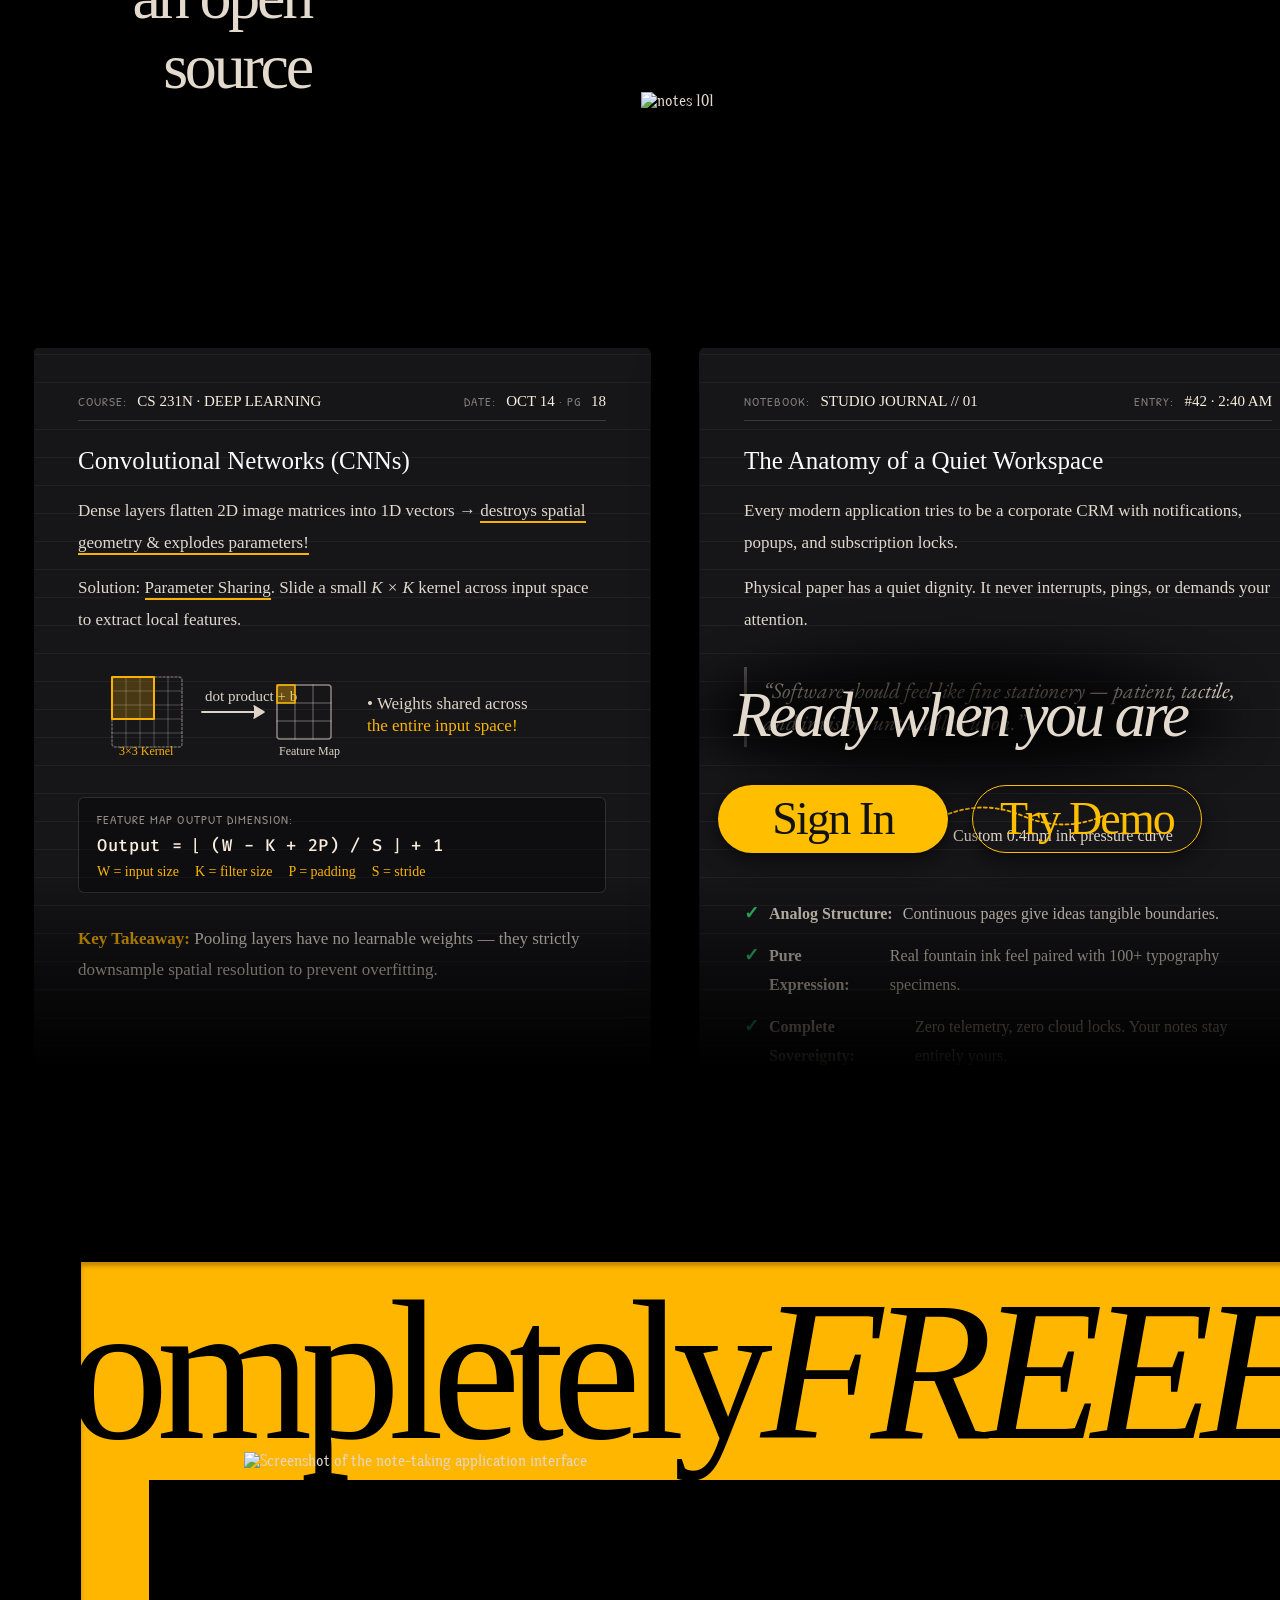
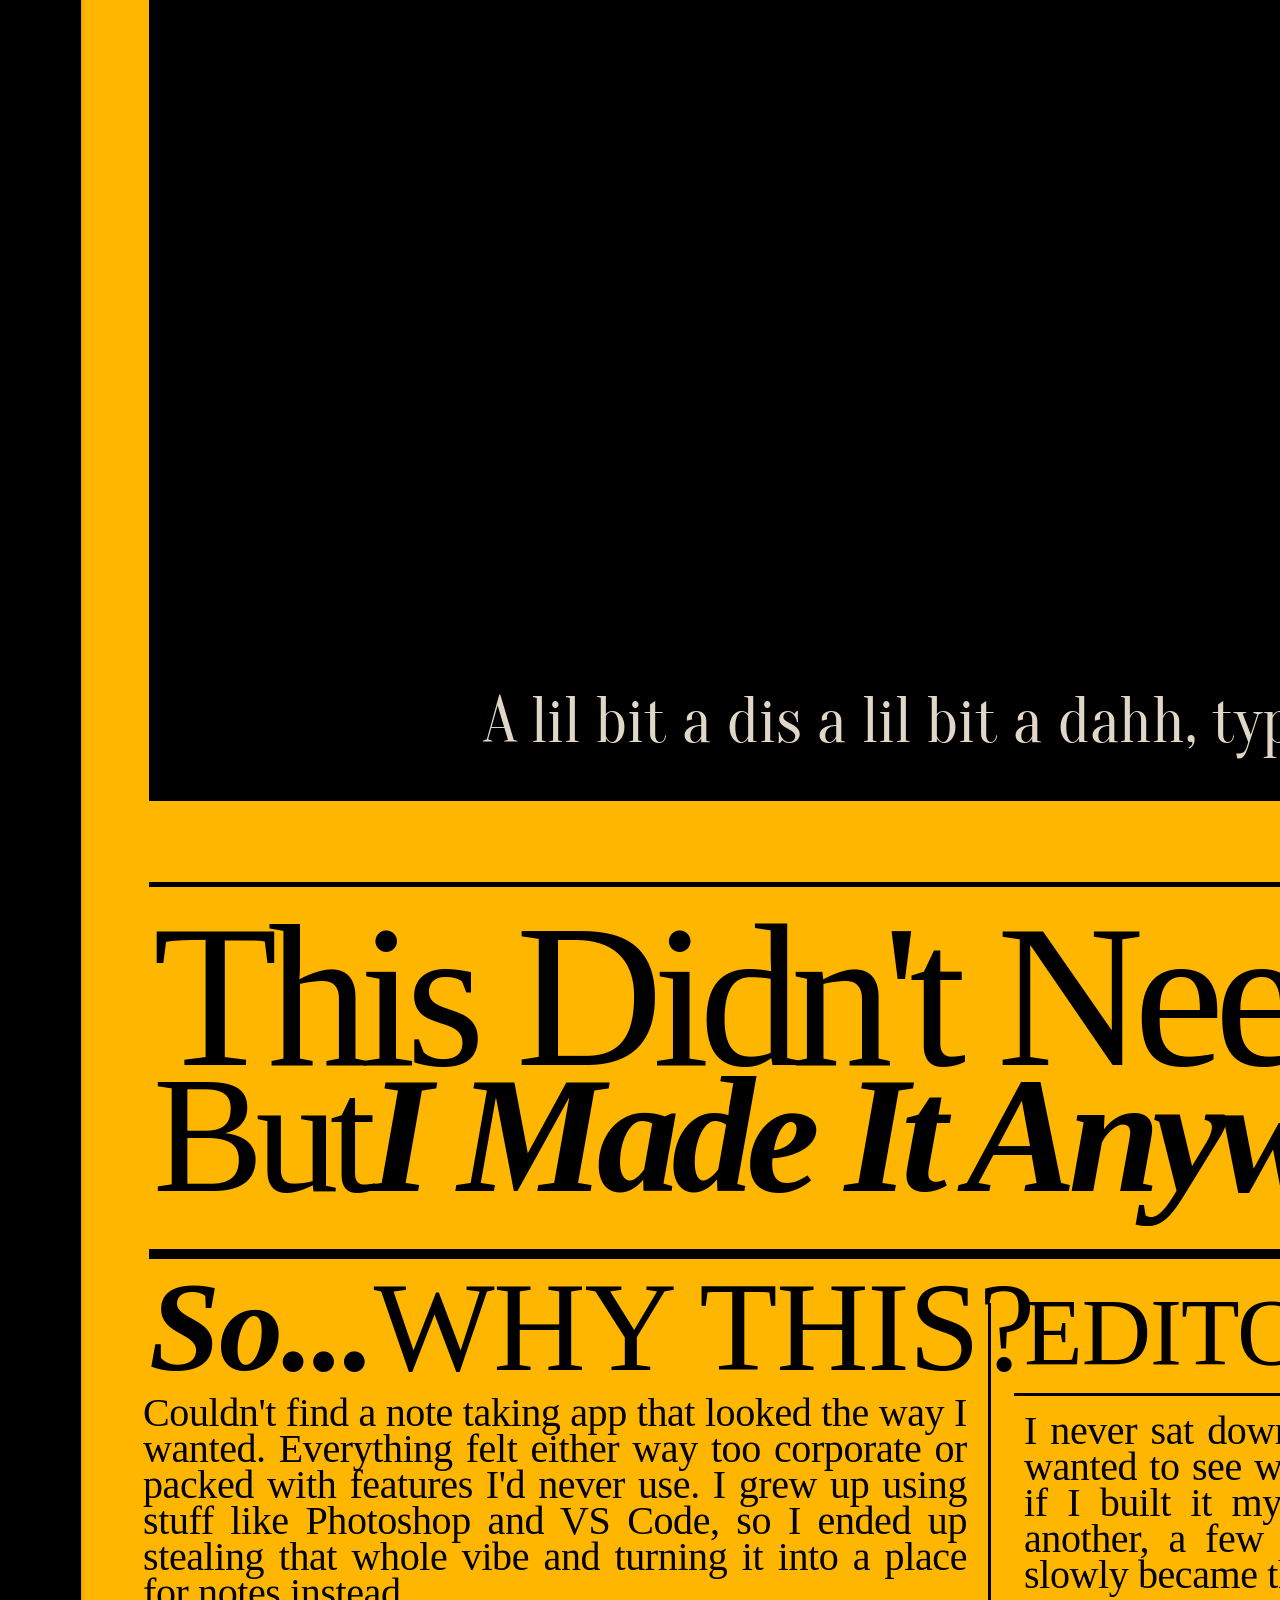
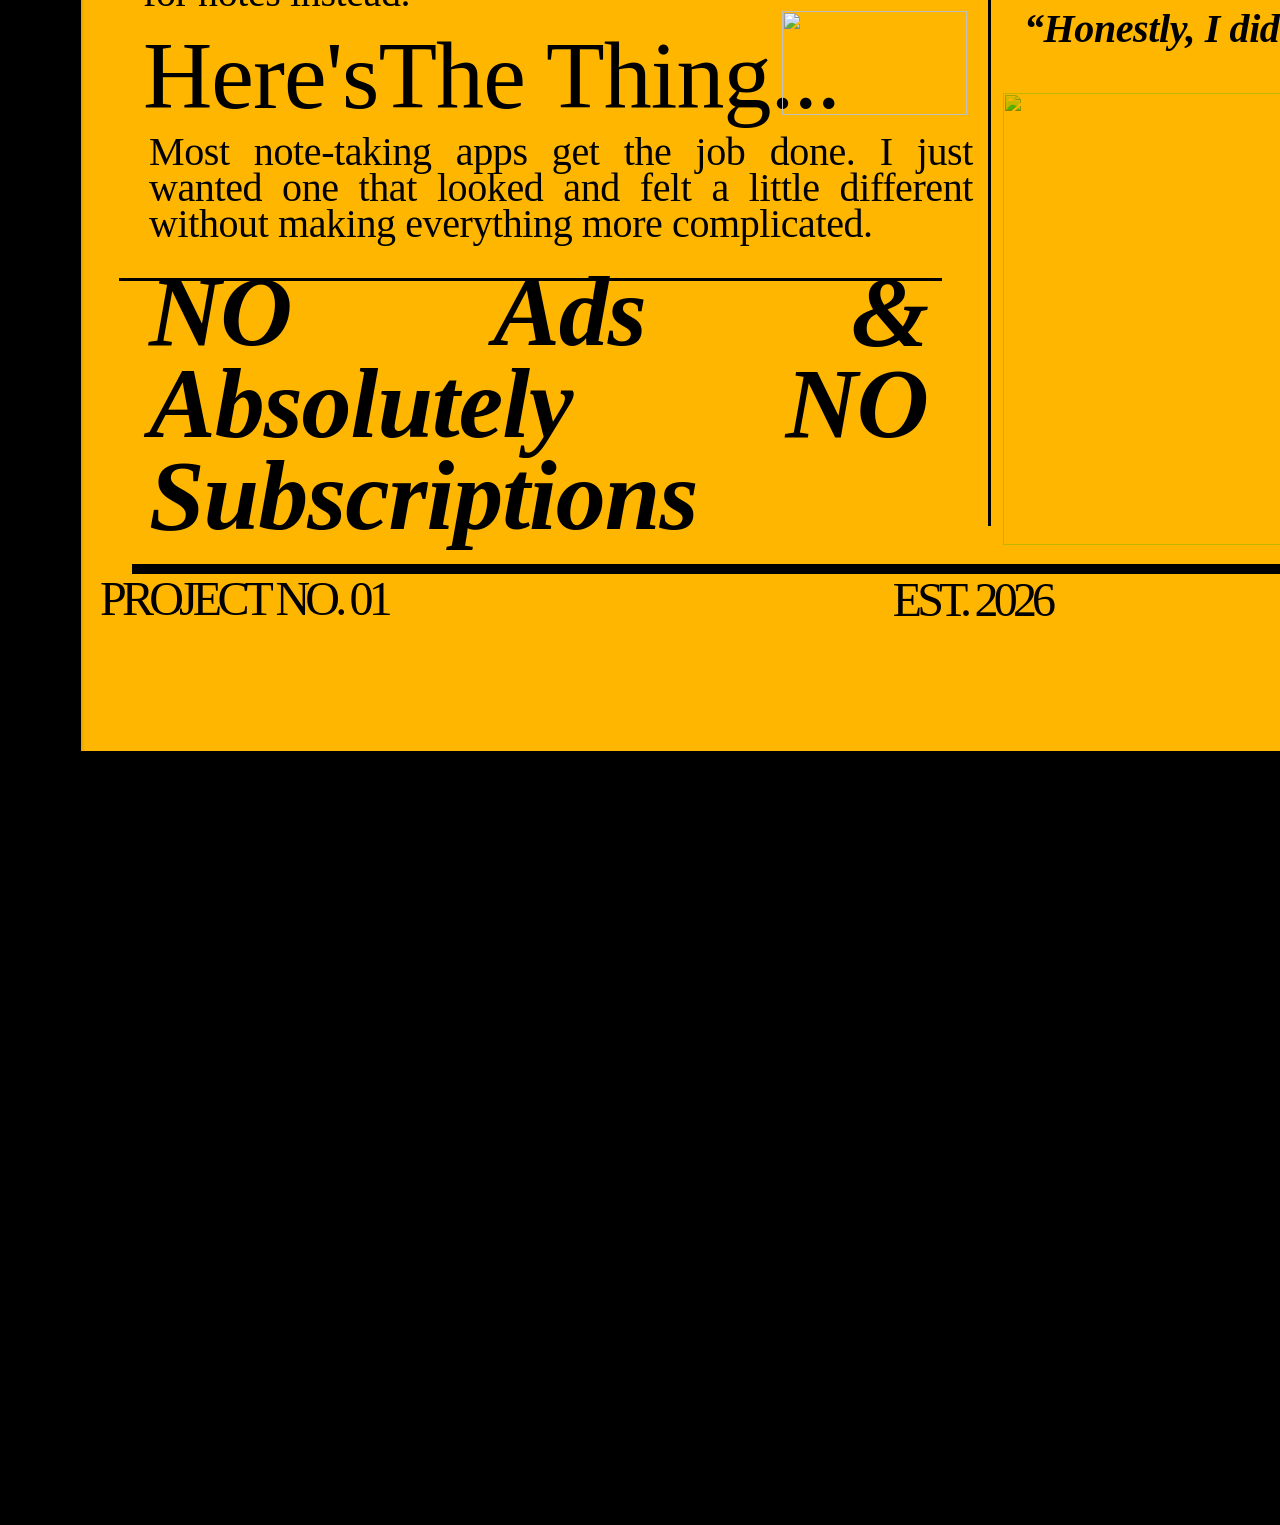
==== commit 1e0bacfd: "Switch handwritten font on all carousel pages to Homemade Apple" ====
--- a/index.html
+++ b/index.html
@@ -87,12 +87,12 @@
                     <line x1="15" y1="68" x2="85" y2="68" stroke="rgba(226,215,202,0.2)"/>
                     <!-- 3x3 receptive field -->
                     <rect x="15" y="12" width="42" height="42" fill="rgba(255, 182, 0, 0.22)" stroke="#FFB600" stroke-width="2"/>
-                    <text x="22" y="90" fill="#FFB600" font-family="'Patrick Hand', cursive" font-size="12" stroke="none">3&times;3 Kernel</text>
+                    <text x="22" y="90" fill="#FFB600" font-family="'Homemade Apple', cursive" font-size="12" stroke="none">3&times;3 Kernel</text>
 
                     <!-- Arrow to Feature Map -->
                     <path d="M 105 47 L 165 47" stroke="#E2D7CA" stroke-width="1.8"/>
                     <path d="M 157 41 L 167 47 L 157 53" fill="#E2D7CA"/>
-                    <text x="108" y="36" fill="#E2D7CA" font-family="'Caveat', cursive" font-size="15" stroke="none">dot product + b</text>
+                    <text x="108" y="36" fill="#E2D7CA" font-family="'Homemade Apple', cursive" font-size="15" stroke="none">dot product + b</text>
 
                     <!-- Output Feature Map 3x3 -->
                     <rect x="180" y="20" width="54" height="54" rx="3" stroke="rgba(226,215,202,0.6)"/>
@@ -101,11 +101,11 @@
                     <line x1="180" y1="38" x2="234" y2="38" stroke="rgba(226,215,202,0.3)"/>
                     <line x1="180" y1="56" x2="234" y2="56" stroke="rgba(226,215,202,0.3)"/>
                     <rect x="180" y="20" width="18" height="18" fill="rgba(255, 182, 0, 0.35)" stroke="#FFB600"/>
-                    <text x="182" y="90" fill="#E2D7CA" font-family="'Patrick Hand', cursive" font-size="12" stroke="none">Feature Map</text>
+                    <text x="182" y="90" fill="#E2D7CA" font-family="'Homemade Apple', cursive" font-size="12" stroke="none">Feature Map</text>
 
                     <!-- Explanation Label -->
-                    <text x="270" y="44" fill="#E2D7CA" font-family="'Caveat', cursive" font-size="17" stroke="none">&bull; Weights shared across</text>
-                    <text x="270" y="66" fill="#FFB600" font-family="'Caveat', cursive" font-size="17" stroke="none">the entire input space!</text>
+                    <text x="270" y="44" fill="#E2D7CA" font-family="'Homemade Apple', cursive" font-size="17" stroke="none">&bull; Weights shared across</text>
+                    <text x="270" y="66" fill="#FFB600" font-family="'Homemade Apple', cursive" font-size="17" stroke="none">the entire input space!</text>
                   </svg>
                 </div>
 
@@ -152,7 +152,7 @@
                     <path d="M 12 35 Q 5 35 5 39 Q 5 43 10 43 Q 15 43 15 39 Z" fill="#FFB600" stroke="none"/>
                     <!-- Ink flow line -->
                     <path d="M 145 35 Q 185 18 225 35 Q 265 52 305 35" stroke="#FFB600" stroke-width="1.8" stroke-dasharray="3 3"/>
-                    <text x="155" y="60" fill="#E2D7CA" font-family="'Caveat', cursive" font-size="16" stroke="none">Custom 0.4mm ink pressure curve</text>
+                    <text x="155" y="60" fill="#E2D7CA" font-family="'Homemade Apple', cursive" font-size="16" stroke="none">Custom 0.4mm ink pressure curve</text>
                   </svg>
                 </div>
 
@@ -180,7 +180,7 @@
                     <!-- Node 1: DOM Input -->
                     <rect x="8" y="10" width="94" height="42" rx="5" stroke="rgba(226,215,202,0.7)" fill="rgba(0,0,0,0.5)"/>
                     <text x="18" y="28" fill="#FFF" font-family="'Fira Code', monospace" font-size="11" stroke="none">Caret / DOM</text>
-                    <text x="18" y="44" fill="#FFB600" font-family="'Caveat', cursive" font-size="13" stroke="none">0ms latency</text>
+                    <text x="18" y="44" fill="#FFB600" font-family="'Homemade Apple', cursive" font-size="13" stroke="none">0ms latency</text>
 
                     <!-- Arrow 1 -->
                     <path d="M 106 31 L 136 31" stroke="#FFB600" stroke-width="2"/>
@@ -189,7 +189,7 @@
                     <!-- Node 2: Local Cache -->
                     <rect x="140" y="10" width="102" height="42" rx="5" stroke="#FFB600" fill="rgba(255,182,0,0.1)"/>
                     <text x="148" y="28" fill="#FFB600" font-family="'Fira Code', monospace" font-size="11" stroke="none">LocalStorage</text>
-                    <text x="148" y="44" fill="#E2D7CA" font-family="'Caveat', cursive" font-size="13" stroke="none">instant snapshot</text>
+                    <text x="148" y="44" fill="#E2D7CA" font-family="'Homemade Apple', cursive" font-size="13" stroke="none">instant snapshot</text>
 
                     <!-- Arrow 2 -->
                     <path d="M 246 31 L 276 31" stroke="#E2D7CA" stroke-width="1.8"/>
@@ -198,7 +198,7 @@
                     <!-- Node 3: Firestore Cloud -->
                     <rect x="280" y="10" width="102" height="42" rx="5" stroke="rgba(226,215,202,0.7)" fill="rgba(255,255,255,0.05)"/>
                     <text x="290" y="28" fill="#FFF" font-family="'Fira Code', monospace" font-size="11" stroke="none">Firestore DB</text>
-                    <text x="290" y="44" fill="#E2D7CA" font-family="'Caveat', cursive" font-size="13" stroke="none">cloud persistence</text>
+                    <text x="290" y="44" fill="#E2D7CA" font-family="'Homemade Apple', cursive" font-size="13" stroke="none">cloud persistence</text>
 
                     <!-- Arrow 3: Realtime stream -->
                     <path d="M 386 31 L 416 31" stroke="#E2D7CA" stroke-width="1.8"/>
@@ -207,7 +207,7 @@
                     <!-- Node 4: Replicas -->
                     <rect x="420" y="10" width="64" height="42" rx="5" stroke="rgba(226,215,202,0.6)" fill="rgba(0,0,0,0.5)"/>
                     <text x="428" y="28" fill="#FFF" font-family="'Fira Code', monospace" font-size="11" stroke="none">Tabs</text>
-                    <text x="428" y="44" fill="#FFB600" font-family="'Caveat', cursive" font-size="13" stroke="none">sync &check;</text>
+                    <text x="428" y="44" fill="#FFB600" font-family="'Homemade Apple', cursive" font-size="13" stroke="none">sync &check;</text>
                   </svg>
                 </div>
 
@@ -247,12 +247,12 @@
                     <line x1="15" y1="68" x2="85" y2="68" stroke="rgba(226,215,202,0.2)"/>
                     <!-- 3x3 receptive field -->
                     <rect x="15" y="12" width="42" height="42" fill="rgba(255, 182, 0, 0.22)" stroke="#FFB600" stroke-width="2"/>
-                    <text x="22" y="90" fill="#FFB600" font-family="'Patrick Hand', cursive" font-size="12" stroke="none">3&times;3 Kernel</text>
+                    <text x="22" y="90" fill="#FFB600" font-family="'Homemade Apple', cursive" font-size="12" stroke="none">3&times;3 Kernel</text>
 
                     <!-- Arrow to Feature Map -->
                     <path d="M 105 47 L 165 47" stroke="#E2D7CA" stroke-width="1.8"/>
                     <path d="M 157 41 L 167 47 L 157 53" fill="#E2D7CA"/>
-                    <text x="108" y="36" fill="#E2D7CA" font-family="'Caveat', cursive" font-size="15" stroke="none">dot product + b</text>
+                    <text x="108" y="36" fill="#E2D7CA" font-family="'Homemade Apple', cursive" font-size="15" stroke="none">dot product + b</text>
 
                     <!-- Output Feature Map 3x3 -->
                     <rect x="180" y="20" width="54" height="54" rx="3" stroke="rgba(226,215,202,0.6)"/>
@@ -261,11 +261,11 @@
                     <line x1="180" y1="38" x2="234" y2="38" stroke="rgba(226,215,202,0.3)"/>
                     <line x1="180" y1="56" x2="234" y2="56" stroke="rgba(226,215,202,0.3)"/>
                     <rect x="180" y="20" width="18" height="18" fill="rgba(255, 182, 0, 0.35)" stroke="#FFB600"/>
-                    <text x="182" y="90" fill="#E2D7CA" font-family="'Patrick Hand', cursive" font-size="12" stroke="none">Feature Map</text>
+                    <text x="182" y="90" fill="#E2D7CA" font-family="'Homemade Apple', cursive" font-size="12" stroke="none">Feature Map</text>
 
                     <!-- Explanation Label -->
-                    <text x="270" y="44" fill="#E2D7CA" font-family="'Caveat', cursive" font-size="17" stroke="none">&bull; Weights shared across</text>
-                    <text x="270" y="66" fill="#FFB600" font-family="'Caveat', cursive" font-size="17" stroke="none">the entire input space!</text>
+                    <text x="270" y="44" fill="#E2D7CA" font-family="'Homemade Apple', cursive" font-size="17" stroke="none">&bull; Weights shared across</text>
+                    <text x="270" y="66" fill="#FFB600" font-family="'Homemade Apple', cursive" font-size="17" stroke="none">the entire input space!</text>
                   </svg>
                 </div>
 
@@ -309,7 +309,7 @@
                     <path d="M 80 22 L 80 48 M 95 20 L 95 50 M 110 19 L 110 51" stroke="rgba(226,215,202,0.25)"/>
                     <path d="M 12 35 Q 5 35 5 39 Q 5 43 10 43 Q 15 43 15 39 Z" fill="#FFB600" stroke="none"/>
                     <path d="M 145 35 Q 185 18 225 35 Q 265 52 305 35" stroke="#FFB600" stroke-width="1.8" stroke-dasharray="3 3"/>
-                    <text x="155" y="60" fill="#E2D7CA" font-family="'Caveat', cursive" font-size="16" stroke="none">Custom 0.4mm ink pressure curve</text>
+                    <text x="155" y="60" fill="#E2D7CA" font-family="'Homemade Apple', cursive" font-size="16" stroke="none">Custom 0.4mm ink pressure curve</text>
                   </svg>
                 </div>
 
@@ -336,28 +336,28 @@
                   <svg width="490" height="74" viewBox="0 0 490 74" fill="none" stroke="#E2D7CA" stroke-width="1.5" stroke-linecap="round">
                     <rect x="8" y="10" width="94" height="42" rx="5" stroke="rgba(226,215,202,0.7)" fill="rgba(0,0,0,0.5)"/>
                     <text x="18" y="28" fill="#FFF" font-family="'Fira Code', monospace" font-size="11" stroke="none">Caret / DOM</text>
-                    <text x="18" y="44" fill="#FFB600" font-family="'Caveat', cursive" font-size="13" stroke="none">0ms latency</text>
+                    <text x="18" y="44" fill="#FFB600" font-family="'Homemade Apple', cursive" font-size="13" stroke="none">0ms latency</text>
 
                     <path d="M 106 31 L 136 31" stroke="#FFB600" stroke-width="2"/>
                     <path d="M 128 26 L 138 31 L 128 36" fill="#FFB600"/>
 
                     <rect x="140" y="10" width="102" height="42" rx="5" stroke="#FFB600" fill="rgba(255,182,0,0.1)"/>
                     <text x="148" y="28" fill="#FFB600" font-family="'Fira Code', monospace" font-size="11" stroke="none">LocalStorage</text>
-                    <text x="148" y="44" fill="#E2D7CA" font-family="'Caveat', cursive" font-size="13" stroke="none">instant snapshot</text>
+                    <text x="148" y="44" fill="#E2D7CA" font-family="'Homemade Apple', cursive" font-size="13" stroke="none">instant snapshot</text>
 
                     <path d="M 246 31 L 276 31" stroke="#E2D7CA" stroke-width="1.8"/>
                     <path d="M 268 26 L 278 31 L 268 36" fill="#E2D7CA"/>
 
                     <rect x="280" y="10" width="102" height="42" rx="5" stroke="rgba(226,215,202,0.7)" fill="rgba(255,255,255,0.05)"/>
                     <text x="290" y="28" fill="#FFF" font-family="'Fira Code', monospace" font-size="11" stroke="none">Firestore DB</text>
-                    <text x="290" y="44" fill="#E2D7CA" font-family="'Caveat', cursive" font-size="13" stroke="none">cloud persistence</text>
+                    <text x="290" y="44" fill="#E2D7CA" font-family="'Homemade Apple', cursive" font-size="13" stroke="none">cloud persistence</text>
 
                     <path d="M 386 31 L 416 31" stroke="#E2D7CA" stroke-width="1.8"/>
                     <path d="M 408 26 L 418 31 L 408 36" fill="#E2D7CA"/>
 
                     <rect x="420" y="10" width="64" height="42" rx="5" stroke="rgba(226,215,202,0.6)" fill="rgba(0,0,0,0.5)"/>
                     <text x="428" y="28" fill="#FFF" font-family="'Fira Code', monospace" font-size="11" stroke="none">Tabs</text>
-                    <text x="428" y="44" fill="#FFB600" font-family="'Caveat', cursive" font-size="13" stroke="none">sync &check;</text>
+                    <text x="428" y="44" fill="#FFB600" font-family="'Homemade Apple', cursive" font-size="13" stroke="none">sync &check;</text>
                   </svg>
                 </div>
 
--- a/landing.css
+++ b/landing.css
@@ -83,9 +83,9 @@
   --font-serif: 'Apple Garamond', 'EB Garamond', serif;
   --font-apple-garamond: 'Apple Garamond', serif;
   --font-apple-garamond-light: 'Apple Garamond Light', 'Apple Garamond', serif;
-  --font-handwriting: 'Caveat', 'Homemade Apple', cursive;
-  --font-handwriting-neat: 'Kalam', 'Patrick Hand', cursive;
-  --font-handwriting-print: 'Patrick Hand', 'Caveat', cursive;
+  --font-handwriting: 'Homemade Apple', cursive;
+  --font-handwriting-neat: 'Homemade Apple', cursive;
+  --font-handwriting-print: 'Homemade Apple', cursive;
   --font-code: 'Fira Code', monospace;
 }
 
@@ -309,31 +309,31 @@
 }
 
 .hero__page-header-field strong {
-  font-family: 'Caveat', cursive;
-  font-size: 18px;
+  font-family: 'Homemade Apple', cursive;
+  font-size: 15px;
   color: #FFF2E2;
-  font-weight: 700;
+  font-weight: 400;
   margin-left: 6px;
   letter-spacing: normal;
 }
 
 /* Handwritten Titles & Body */
 .hero__page-hand-title {
-  font-family: 'Caveat', cursive;
-  font-weight: 700;
-  font-size: 32px;
-  line-height: 1.25;
+  font-family: 'Homemade Apple', cursive;
+  font-weight: 400;
+  font-size: 25px;
+  line-height: 1.45;
   color: #FFFFFF;
   margin: 0 0 16px 0;
 }
 
 .hero__page-hand {
-  font-family: 'Caveat', cursive;
-  font-size: 21px;
-  line-height: 1.6;
+  font-family: 'Homemade Apple', cursive;
+  font-size: 17px;
+  line-height: 1.85;
   color: #E6DCD0;
   margin: 0 0 14px 0;
-  font-weight: 500;
+  font-weight: 400;
 }
 
 
@@ -382,8 +382,8 @@
   flex-wrap: wrap;
   gap: 16px;
   margin-top: 8px;
-  font-family: 'Caveat', cursive;
-  font-size: 16px;
+  font-family: 'Homemade Apple', cursive;
+  font-size: 14px;
   color: #FFB600;
 }
 
@@ -408,9 +408,9 @@
 }
 
 .note-check-item {
-  font-family: 'Caveat', cursive;
-  font-size: 20px;
-  line-height: 1.5;
+  font-family: 'Homemade Apple', cursive;
+  font-size: 16px;
+  line-height: 1.8;
   color: #E2D7CA;
   margin: 10px 0;
   display: flex;
@@ -431,9 +431,9 @@
 }
 
 .note-principles-list li {
-  font-family: 'Kalam', cursive;
-  font-size: 17px;
-  line-height: 1.6;
+  font-family: 'Homemade Apple', cursive;
+  font-size: 15px;
+  line-height: 1.8;
   color: #E2D7CA;
   margin: 12px 0;
 }
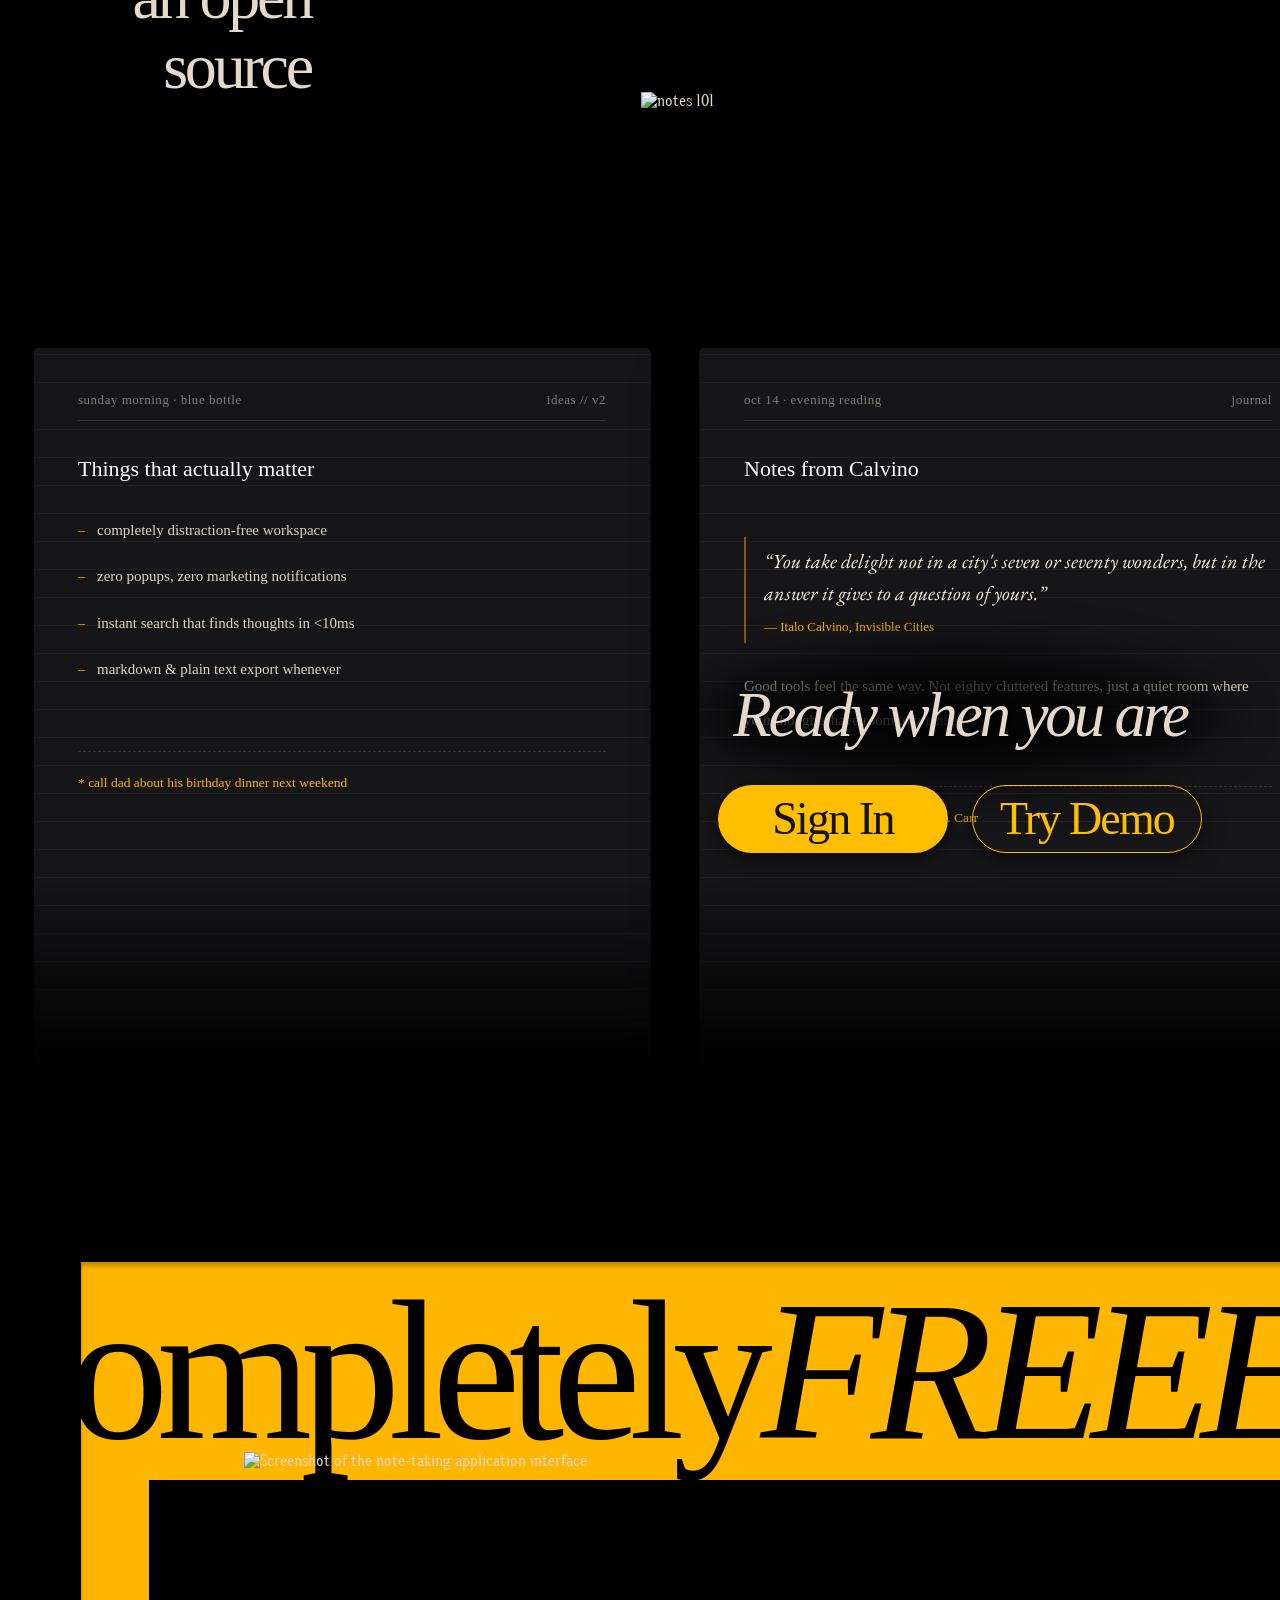
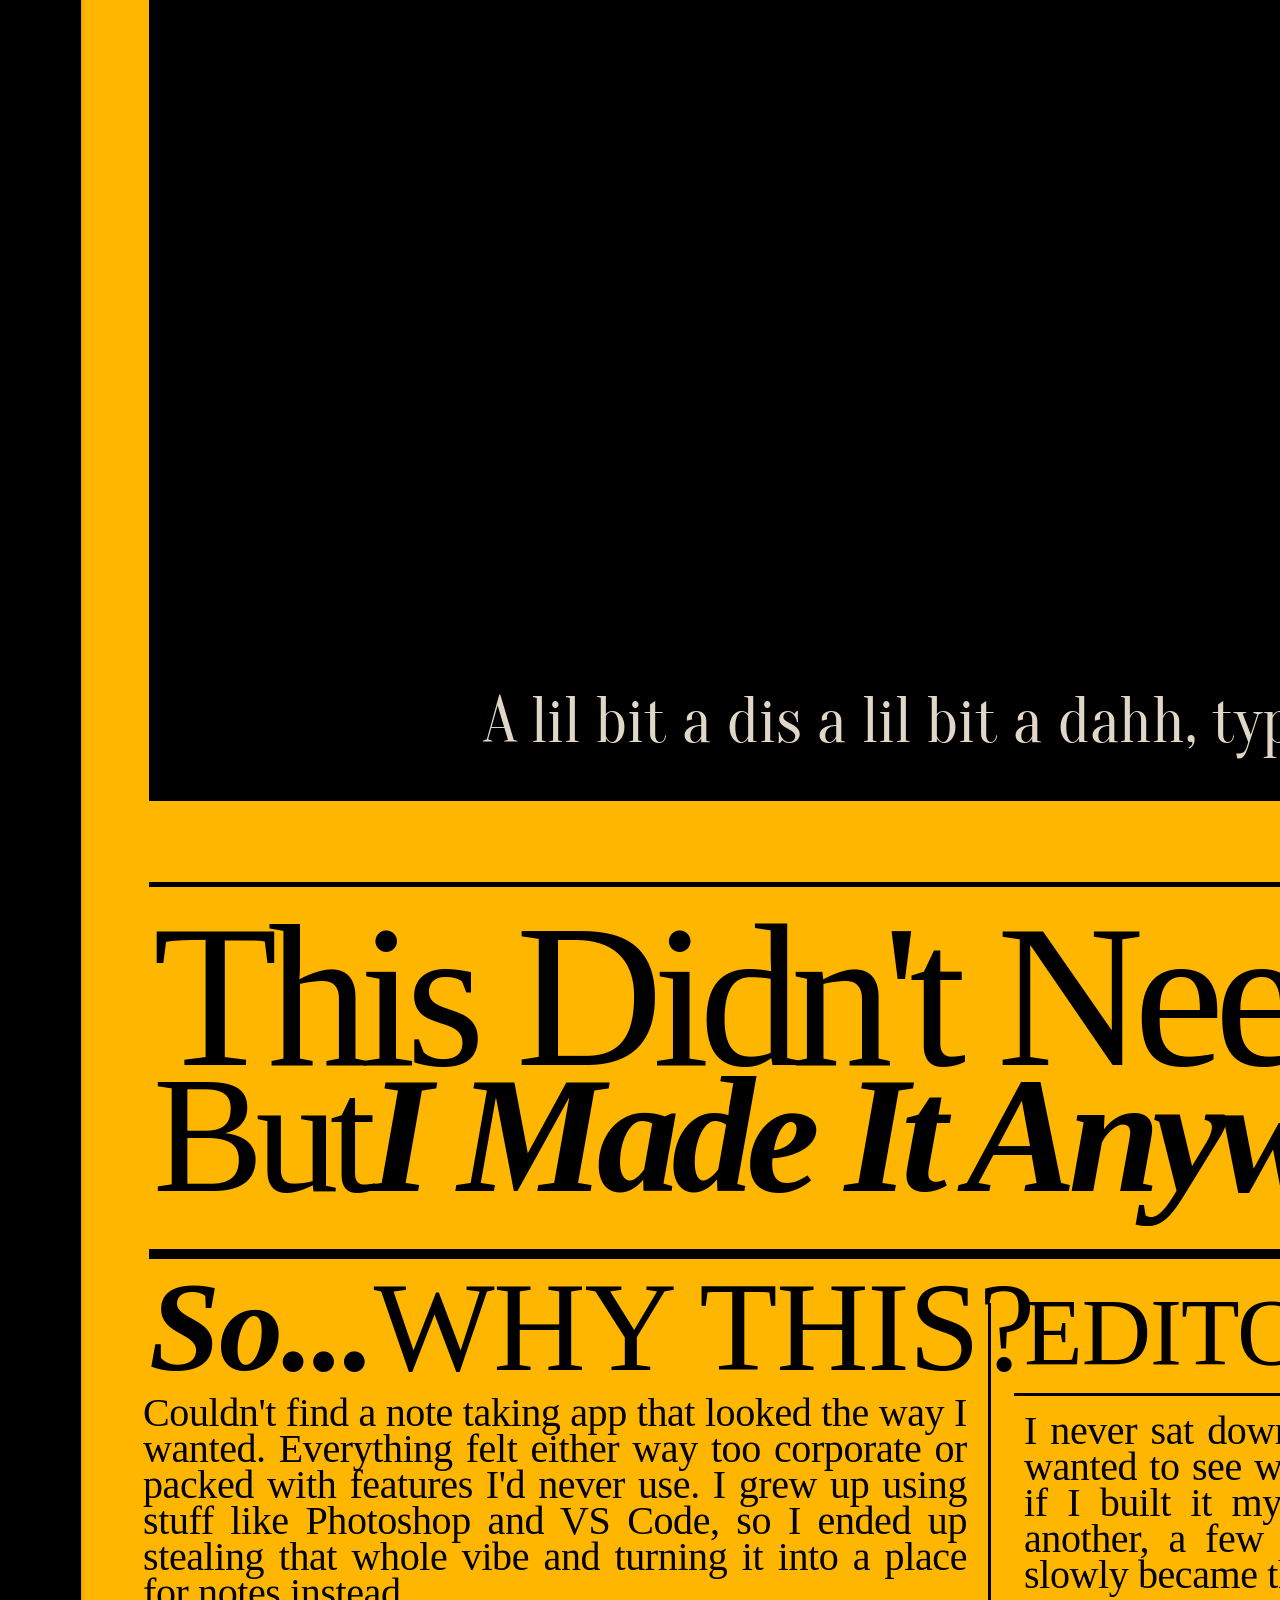
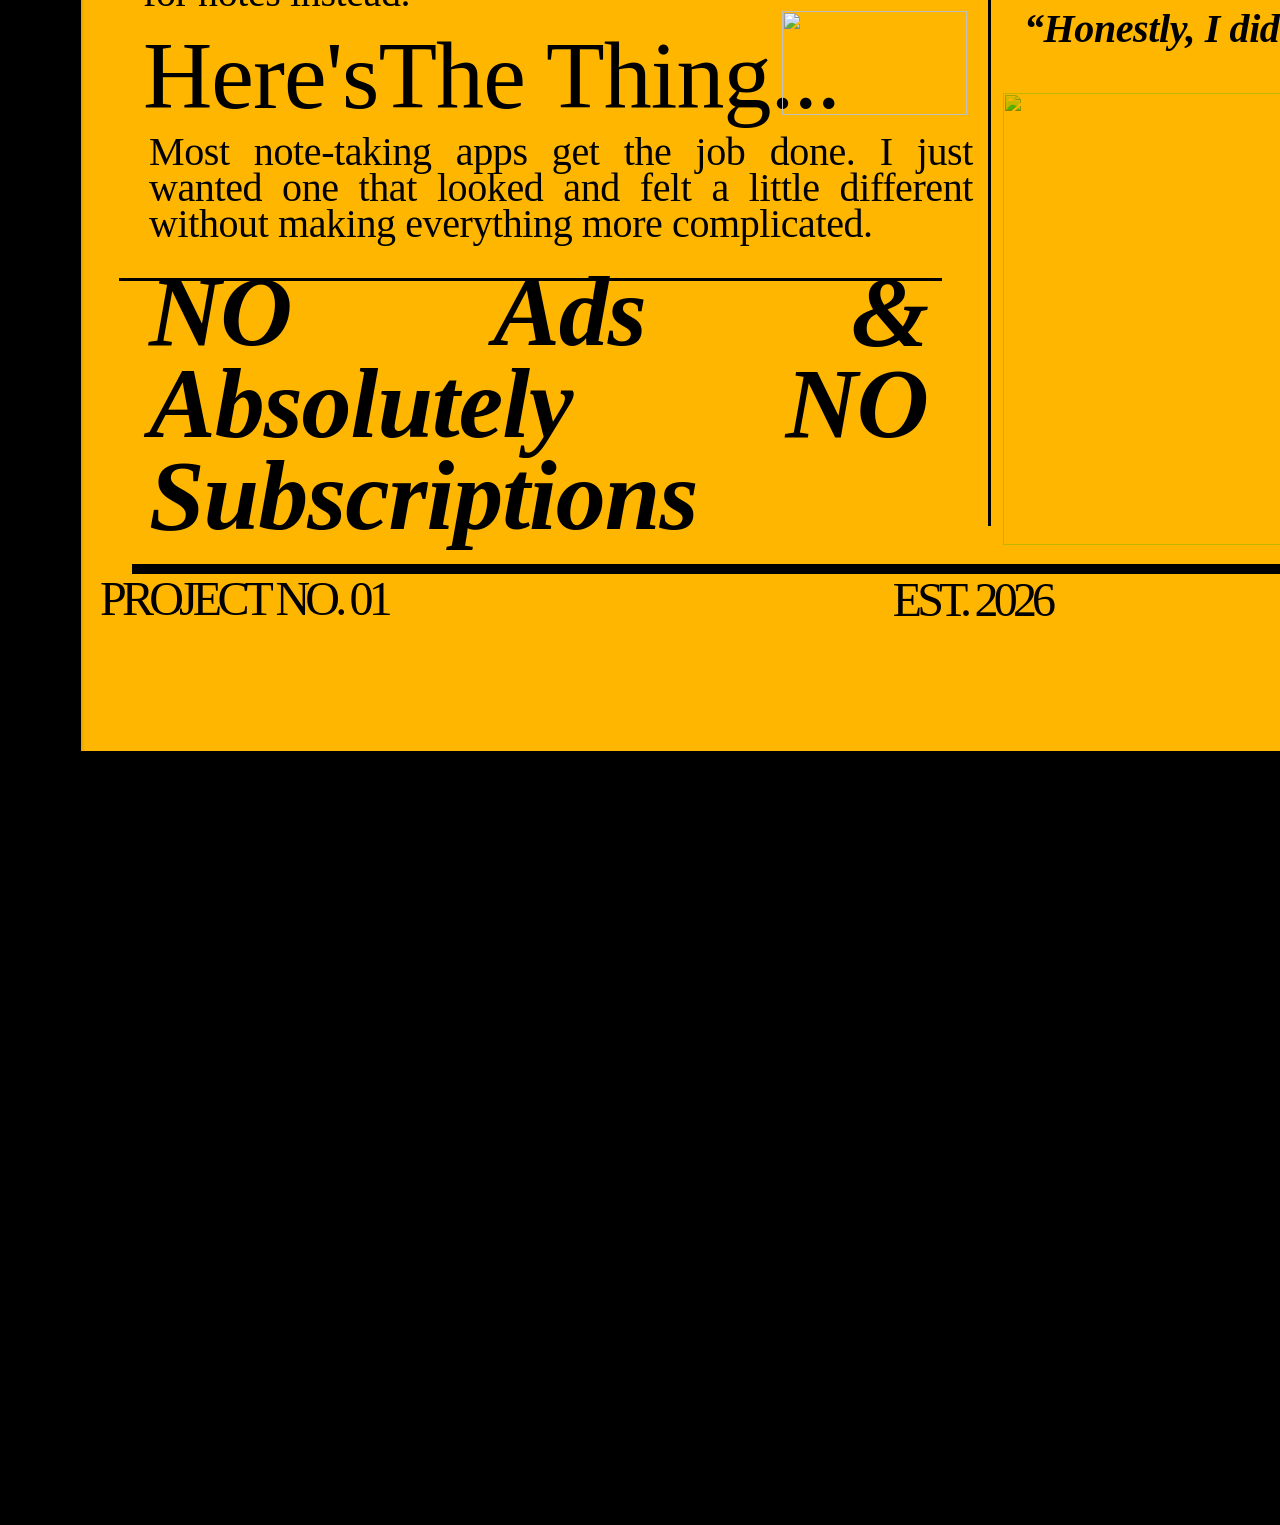
==== commit ee9ee3dc: "Fix text overlapping and replace repetitive AI pages with diverse, authentic human notes" ====
--- a/index.html
+++ b/index.html
@@ -62,313 +62,143 @@
         <!-- Layer 7 (bottom): moving pages track with authentic student notes & sketches -->
         <div class="hero__pages" id="heroPages" aria-label="Notebook page previews">
           <div class="hero__pages-track">
-            <!-- Page 1: ConvNets Class Notes -->
-            <div class="hero__page" aria-hidden="true">
-              <div class="hero__page-content">
-                <div class="hero__page-header">
-                  <span class="hero__page-header-field">COURSE: <strong>CS 231n &middot; DEEP LEARNING</strong></span>
-                  <span class="hero__page-header-field">DATE: <strong>OCT 14</strong> &middot; PG <strong>18</strong></span>
-                </div>
-                <h3 class="hero__page-hand-title">Convolutional Networks (CNNs)</h3>
-                <p class="hero__page-hand">Dense layers flatten 2D image matrices into 1D vectors &rarr; <span class="note-underline">destroys spatial geometry &amp; explodes parameters!</span></p>
-                <p class="hero__page-hand">Solution: <span class="note-underline">Parameter Sharing</span>. Slide a small <em>K &times; K</em> kernel across input space to extract local features.</p>
-                
-                <div class="hero__page-sketch" aria-hidden="true">
-                  <svg width="490" height="96" viewBox="0 0 490 96" fill="none" stroke="#E2D7CA" stroke-width="1.5" stroke-linecap="round" stroke-linejoin="round">
-                    <!-- Input 5x5 image patch -->
-                    <rect x="15" y="12" width="70" height="70" rx="3" stroke-dasharray="2 2" stroke="rgba(226,215,202,0.4)"/>
-                    <line x1="29" y1="12" x2="29" y2="82" stroke="rgba(226,215,202,0.2)"/>
-                    <line x1="43" y1="12" x2="43" y2="82" stroke="rgba(226,215,202,0.2)"/>
-                    <line x1="57" y1="12" x2="57" y2="82" stroke="rgba(226,215,202,0.2)"/>
-                    <line x1="71" y1="12" x2="71" y2="82" stroke="rgba(226,215,202,0.2)"/>
-                    <line x1="15" y1="26" x2="85" y2="26" stroke="rgba(226,215,202,0.2)"/>
-                    <line x1="15" y1="40" x2="85" y2="40" stroke="rgba(226,215,202,0.2)"/>
-                    <line x1="15" y1="54" x2="85" y2="54" stroke="rgba(226,215,202,0.2)"/>
-                    <line x1="15" y1="68" x2="85" y2="68" stroke="rgba(226,215,202,0.2)"/>
-                    <!-- 3x3 receptive field -->
-                    <rect x="15" y="12" width="42" height="42" fill="rgba(255, 182, 0, 0.22)" stroke="#FFB600" stroke-width="2"/>
-                    <text x="22" y="90" fill="#FFB600" font-family="'Homemade Apple', cursive" font-size="12" stroke="none">3&times;3 Kernel</text>
-
-                    <!-- Arrow to Feature Map -->
-                    <path d="M 105 47 L 165 47" stroke="#E2D7CA" stroke-width="1.8"/>
-                    <path d="M 157 41 L 167 47 L 157 53" fill="#E2D7CA"/>
-                    <text x="108" y="36" fill="#E2D7CA" font-family="'Homemade Apple', cursive" font-size="15" stroke="none">dot product + b</text>
-
-                    <!-- Output Feature Map 3x3 -->
-                    <rect x="180" y="20" width="54" height="54" rx="3" stroke="rgba(226,215,202,0.6)"/>
-                    <line x1="198" y1="20" x2="198" y2="74" stroke="rgba(226,215,202,0.3)"/>
-                    <line x1="216" y1="20" x2="216" y2="74" stroke="rgba(226,215,202,0.3)"/>
-                    <line x1="180" y1="38" x2="234" y2="38" stroke="rgba(226,215,202,0.3)"/>
-                    <line x1="180" y1="56" x2="234" y2="56" stroke="rgba(226,215,202,0.3)"/>
-                    <rect x="180" y="20" width="18" height="18" fill="rgba(255, 182, 0, 0.35)" stroke="#FFB600"/>
-                    <text x="182" y="90" fill="#E2D7CA" font-family="'Homemade Apple', cursive" font-size="12" stroke="none">Feature Map</text>
-
-                    <!-- Explanation Label -->
-                    <text x="270" y="44" fill="#E2D7CA" font-family="'Homemade Apple', cursive" font-size="17" stroke="none">&bull; Weights shared across</text>
-                    <text x="270" y="66" fill="#FFB600" font-family="'Homemade Apple', cursive" font-size="17" stroke="none">the entire input space!</text>
-                  </svg>
-                </div>
-
-                <div class="note-formula-card">
-                  <span class="note-formula-title">Feature Map Output Dimension:</span>
-                  <div class="note-formula-math">Output = &lfloor; (W - K + 2P) / S &rfloor; + 1</div>
-                  <div class="note-formula-legend">
-                    <span>W = input size</span>
-                    <span>K = filter size</span>
-                    <span>P = padding</span>
-                    <span>S = stride</span>
-                  </div>
-                </div>
-
-                <p class="hero__page-hand" style="margin-top: 14px;"><strong style="color: #FFB600;">Key Takeaway:</strong> Pooling layers have no learnable weights &mdash; they strictly downsample spatial resolution to prevent overfitting.</p>
-              </div>
-            </div>
-
-            <!-- Page 2: Late Night Scratchpad & Studio Design -->
-            <div class="hero__page" aria-hidden="true">
-              <div class="hero__page-content">
-                <div class="hero__page-header">
-                  <span class="hero__page-header-field">NOTEBOOK: <strong>STUDIO JOURNAL // 01</strong></span>
-                  <span class="hero__page-header-field">ENTRY: <strong>#42 &middot; 2:40 AM</strong></span>
-                </div>
-
-                <h3 class="hero__page-hand-title">The Anatomy of a Quiet Workspace</h3>
-                <p class="hero__page-hand">Every modern application tries to be a corporate CRM with notifications, popups, and subscription locks.</p>
-                <p class="hero__page-hand">Physical paper has a quiet dignity. It never interrupts, pings, or demands your attention.</p>
-                
-                <blockquote class="note-quote">
-                  <p>&ldquo;Software should feel like fine stationery &mdash; patient, tactile, and invisible until called upon.&rdquo;</p>
-                </blockquote>
-
-                <!-- Fountain Pen Hand-Drawn SVG -->
-                <div class="hero__page-sketch" aria-hidden="true">
-                  <svg width="420" height="70" viewBox="0 0 420 70" fill="none" stroke="#E2D7CA" stroke-width="1.5" stroke-linecap="round">
-                    <!-- Nib outline -->
-                    <path d="M 20 35 L 70 16 L 130 18 L 130 52 L 70 54 Z" stroke="#E2D7CA" stroke-width="1.8"/>
-                    <path d="M 20 35 L 65 35" stroke="#FFB600" stroke-width="2"/>
-                    <circle cx="68" cy="35" r="3.5" fill="#FFB600"/>
-                    <path d="M 80 22 L 80 48 M 95 20 L 95 50 M 110 19 L 110 51" stroke="rgba(226,215,202,0.25)"/>
-                    <!-- Ink drop -->
-                    <path d="M 12 35 Q 5 35 5 39 Q 5 43 10 43 Q 15 43 15 39 Z" fill="#FFB600" stroke="none"/>
-                    <!-- Ink flow line -->
-                    <path d="M 145 35 Q 185 18 225 35 Q 265 52 305 35" stroke="#FFB600" stroke-width="1.8" stroke-dasharray="3 3"/>
-                    <text x="155" y="60" fill="#E2D7CA" font-family="'Homemade Apple', cursive" font-size="16" stroke="none">Custom 0.4mm ink pressure curve</text>
-                  </svg>
-                </div>
-
-                <div class="note-checklist-box">
-                  <p class="note-check-item"><span class="note-check-mark">&check;</span> <strong>Analog Structure:</strong> Continuous pages give ideas tangible boundaries.</p>
-                  <p class="note-check-item"><span class="note-check-mark">&check;</span> <strong>Pure Expression:</strong> Real fountain ink feel paired with 100+ typography specimens.</p>
-                  <p class="note-check-item"><span class="note-check-mark">&check;</span> <strong>Complete Sovereignty:</strong> Zero telemetry, zero cloud locks. Your notes stay entirely yours.</p>
-                </div>
-              </div>
-            </div>
-
-            <!-- Page 3: Webnotes Architecture Notes -->
-            <div class="hero__page" aria-hidden="true">
-              <div class="hero__page-content">
-                <div class="hero__page-header">
-                  <span class="hero__page-header-field">SYSTEMS SPEC: <strong>RFC-104 // NOTES 101</strong></span>
-                  <span class="hero__page-header-field">MODULE: <strong>SYNC PIPELINE &middot; REV 2.4</strong></span>
-                </div>
-
-                <h3 class="hero__page-hand-title">Local-First Optimistic Sync Pipeline</h3>
-
-                <!-- Architecture Flow Diagram SVG -->
-                <div class="hero__page-sketch" aria-hidden="true">
-                  <svg width="490" height="74" viewBox="0 0 490 74" fill="none" stroke="#E2D7CA" stroke-width="1.5" stroke-linecap="round">
-                    <!-- Node 1: DOM Input -->
-                    <rect x="8" y="10" width="94" height="42" rx="5" stroke="rgba(226,215,202,0.7)" fill="rgba(0,0,0,0.5)"/>
-                    <text x="18" y="28" fill="#FFF" font-family="'Fira Code', monospace" font-size="11" stroke="none">Caret / DOM</text>
-                    <text x="18" y="44" fill="#FFB600" font-family="'Homemade Apple', cursive" font-size="13" stroke="none">0ms latency</text>
-
-                    <!-- Arrow 1 -->
-                    <path d="M 106 31 L 136 31" stroke="#FFB600" stroke-width="2"/>
-                    <path d="M 128 26 L 138 31 L 128 36" fill="#FFB600"/>
-
-                    <!-- Node 2: Local Cache -->
-                    <rect x="140" y="10" width="102" height="42" rx="5" stroke="#FFB600" fill="rgba(255,182,0,0.1)"/>
-                    <text x="148" y="28" fill="#FFB600" font-family="'Fira Code', monospace" font-size="11" stroke="none">LocalStorage</text>
-                    <text x="148" y="44" fill="#E2D7CA" font-family="'Homemade Apple', cursive" font-size="13" stroke="none">instant snapshot</text>
-
-                    <!-- Arrow 2 -->
-                    <path d="M 246 31 L 276 31" stroke="#E2D7CA" stroke-width="1.8"/>
-                    <path d="M 268 26 L 278 31 L 268 36" fill="#E2D7CA"/>
-
-                    <!-- Node 3: Firestore Cloud -->
-                    <rect x="280" y="10" width="102" height="42" rx="5" stroke="rgba(226,215,202,0.7)" fill="rgba(255,255,255,0.05)"/>
-                    <text x="290" y="28" fill="#FFF" font-family="'Fira Code', monospace" font-size="11" stroke="none">Firestore DB</text>
-                    <text x="290" y="44" fill="#E2D7CA" font-family="'Homemade Apple', cursive" font-size="13" stroke="none">cloud persistence</text>
-
-                    <!-- Arrow 3: Realtime stream -->
-                    <path d="M 386 31 L 416 31" stroke="#E2D7CA" stroke-width="1.8"/>
-                    <path d="M 408 26 L 418 31 L 408 36" fill="#E2D7CA"/>
-
-                    <!-- Node 4: Replicas -->
-                    <rect x="420" y="10" width="64" height="42" rx="5" stroke="rgba(226,215,202,0.6)" fill="rgba(0,0,0,0.5)"/>
-                    <text x="428" y="28" fill="#FFF" font-family="'Fira Code', monospace" font-size="11" stroke="none">Tabs</text>
-                    <text x="428" y="44" fill="#FFB600" font-family="'Homemade Apple', cursive" font-size="13" stroke="none">sync &check;</text>
-                  </svg>
-                </div>
-
-                <ul class="note-principles-list">
-                  <li><span class="note-bullet">&bull;</span> <strong>Non-blocking UI:</strong> Key input mutates local memory synchronously &mdash; zero wait for remote cloud round-trips.</li>
-                  <li><span class="note-bullet">&bull;</span> <strong>Debounced Batching:</strong> Rapid keystrokes coalesce into a single 500ms cloud commit to conserve network quota.</li>
-                  <li><span class="note-bullet">&bull;</span> <strong>Per-User Namespaces:</strong> Local storage keys are cleanly isolated by authenticated UID.</li>
-                  <li><span class="note-bullet">&bull;</span> <strong>Offline Resilient:</strong> Editing never stutters during network dropouts; state automatically syncs when online.</li>
+            <!-- Page 1: Person 1 (Creative / Freelancer - Thoughts & Ideas) -->
+            <div class="hero__page" aria-hidden="true">
+              <div class="hero__page-content">
+                <div class="hero__page-header">
+                  <span class="hero__page-header-field">sunday morning &middot; blue bottle</span>
+                  <span class="hero__page-header-field">ideas // v2</span>
+                </div>
+                <h3 class="hero__page-hand-title">Things that actually matter</h3>
+                <ul class="hero__page-list">
+                  <li><span class="hero__page-bullet">&ndash;</span> completely distraction-free workspace</li>
+                  <li><span class="hero__page-bullet">&ndash;</span> zero popups, zero marketing notifications</li>
+                  <li><span class="hero__page-bullet">&ndash;</span> instant search that finds thoughts in &lt;10ms</li>
+                  <li><span class="hero__page-bullet">&ndash;</span> markdown &amp; plain text export whenever</li>
                 </ul>
-
-                <p class="hero__page-hand" style="margin-top: 16px; font-size: 19px; color: #FFB600;">&starf; 60 FPS verified with complex ink paths and continuous text flow.</p>
-              </div>
-            </div>
-
-            <!-- Page 4: Loop repeat of Page 1 (for seamless -1998px infinite scroll) -->
-            <div class="hero__page" aria-hidden="true">
-              <div class="hero__page-content">
-                <div class="hero__page-header">
-                  <span class="hero__page-header-field">COURSE: <strong>CS 231n &middot; DEEP LEARNING</strong></span>
-                  <span class="hero__page-header-field">DATE: <strong>OCT 14</strong> &middot; PG <strong>18</strong></span>
-                </div>
-                <h3 class="hero__page-hand-title">Convolutional Networks (CNNs)</h3>
-                <p class="hero__page-hand">Dense layers flatten 2D image matrices into 1D vectors &rarr; <span class="note-underline">destroys spatial geometry &amp; explodes parameters!</span></p>
-                <p class="hero__page-hand">Solution: <span class="note-underline">Parameter Sharing</span>. Slide a small <em>K &times; K</em> kernel across input space to extract local features.</p>
-                
-                <div class="hero__page-sketch" aria-hidden="true">
-                  <svg width="490" height="96" viewBox="0 0 490 96" fill="none" stroke="#E2D7CA" stroke-width="1.5" stroke-linecap="round" stroke-linejoin="round">
-                    <!-- Input 5x5 image patch -->
-                    <rect x="15" y="12" width="70" height="70" rx="3" stroke-dasharray="2 2" stroke="rgba(226,215,202,0.4)"/>
-                    <line x1="29" y1="12" x2="29" y2="82" stroke="rgba(226,215,202,0.2)"/>
-                    <line x1="43" y1="12" x2="43" y2="82" stroke="rgba(226,215,202,0.2)"/>
-                    <line x1="57" y1="12" x2="57" y2="82" stroke="rgba(226,215,202,0.2)"/>
-                    <line x1="71" y1="12" x2="71" y2="82" stroke="rgba(226,215,202,0.2)"/>
-                    <line x1="15" y1="26" x2="85" y2="26" stroke="rgba(226,215,202,0.2)"/>
-                    <line x1="15" y1="40" x2="85" y2="40" stroke="rgba(226,215,202,0.2)"/>
-                    <line x1="15" y1="54" x2="85" y2="54" stroke="rgba(226,215,202,0.2)"/>
-                    <line x1="15" y1="68" x2="85" y2="68" stroke="rgba(226,215,202,0.2)"/>
-                    <!-- 3x3 receptive field -->
-                    <rect x="15" y="12" width="42" height="42" fill="rgba(255, 182, 0, 0.22)" stroke="#FFB600" stroke-width="2"/>
-                    <text x="22" y="90" fill="#FFB600" font-family="'Homemade Apple', cursive" font-size="12" stroke="none">3&times;3 Kernel</text>
-
-                    <!-- Arrow to Feature Map -->
-                    <path d="M 105 47 L 165 47" stroke="#E2D7CA" stroke-width="1.8"/>
-                    <path d="M 157 41 L 167 47 L 157 53" fill="#E2D7CA"/>
-                    <text x="108" y="36" fill="#E2D7CA" font-family="'Homemade Apple', cursive" font-size="15" stroke="none">dot product + b</text>
-
-                    <!-- Output Feature Map 3x3 -->
-                    <rect x="180" y="20" width="54" height="54" rx="3" stroke="rgba(226,215,202,0.6)"/>
-                    <line x1="198" y1="20" x2="198" y2="74" stroke="rgba(226,215,202,0.3)"/>
-                    <line x1="216" y1="20" x2="216" y2="74" stroke="rgba(226,215,202,0.3)"/>
-                    <line x1="180" y1="38" x2="234" y2="38" stroke="rgba(226,215,202,0.3)"/>
-                    <line x1="180" y1="56" x2="234" y2="56" stroke="rgba(226,215,202,0.3)"/>
-                    <rect x="180" y="20" width="18" height="18" fill="rgba(255, 182, 0, 0.35)" stroke="#FFB600"/>
-                    <text x="182" y="90" fill="#E2D7CA" font-family="'Homemade Apple', cursive" font-size="12" stroke="none">Feature Map</text>
-
-                    <!-- Explanation Label -->
-                    <text x="270" y="44" fill="#E2D7CA" font-family="'Homemade Apple', cursive" font-size="17" stroke="none">&bull; Weights shared across</text>
-                    <text x="270" y="66" fill="#FFB600" font-family="'Homemade Apple', cursive" font-size="17" stroke="none">the entire input space!</text>
-                  </svg>
-                </div>
-
-                <div class="note-formula-card">
-                  <span class="note-formula-title">Feature Map Output Dimension:</span>
-                  <div class="note-formula-math">Output = &lfloor; (W - K + 2P) / S &rfloor; + 1</div>
-                  <div class="note-formula-legend">
-                    <span>W = input size</span>
-                    <span>K = filter size</span>
-                    <span>P = padding</span>
-                    <span>S = stride</span>
-                  </div>
-                </div>
-
-                <p class="hero__page-hand" style="margin-top: 14px;"><strong style="color: #FFB600;">Key Takeaway:</strong> Pooling layers have no learnable weights &mdash; they strictly downsample spatial resolution to prevent overfitting.</p>
-              </div>
-            </div>
-
-            <!-- Page 5: Loop repeat of Page 2 -->
-            <div class="hero__page" aria-hidden="true">
-              <div class="hero__page-content">
-                <div class="hero__page-header">
-                  <span class="hero__page-header-field">NOTEBOOK: <strong>STUDIO JOURNAL // 01</strong></span>
-                  <span class="hero__page-header-field">ENTRY: <strong>#42 &middot; 2:40 AM</strong></span>
-                </div>
-
-                <h3 class="hero__page-hand-title">The Anatomy of a Quiet Workspace</h3>
-                <p class="hero__page-hand">Every modern application tries to be a corporate CRM with notifications, popups, and subscription locks.</p>
-                <p class="hero__page-hand">Physical paper has a quiet dignity. It never interrupts, pings, or demands your attention.</p>
-                
-                <blockquote class="note-quote">
-                  <p>&ldquo;Software should feel like fine stationery &mdash; patient, tactile, and invisible until called upon.&rdquo;</p>
-                </blockquote>
-
-                <!-- Fountain Pen Hand-Drawn SVG -->
-                <div class="hero__page-sketch" aria-hidden="true">
-                  <svg width="420" height="70" viewBox="0 0 420 70" fill="none" stroke="#E2D7CA" stroke-width="1.5" stroke-linecap="round">
-                    <path d="M 20 35 L 70 16 L 130 18 L 130 52 L 70 54 Z" stroke="#E2D7CA" stroke-width="1.8"/>
-                    <path d="M 20 35 L 65 35" stroke="#FFB600" stroke-width="2"/>
-                    <circle cx="68" cy="35" r="3.5" fill="#FFB600"/>
-                    <path d="M 80 22 L 80 48 M 95 20 L 95 50 M 110 19 L 110 51" stroke="rgba(226,215,202,0.25)"/>
-                    <path d="M 12 35 Q 5 35 5 39 Q 5 43 10 43 Q 15 43 15 39 Z" fill="#FFB600" stroke="none"/>
-                    <path d="M 145 35 Q 185 18 225 35 Q 265 52 305 35" stroke="#FFB600" stroke-width="1.8" stroke-dasharray="3 3"/>
-                    <text x="155" y="60" fill="#E2D7CA" font-family="'Homemade Apple', cursive" font-size="16" stroke="none">Custom 0.4mm ink pressure curve</text>
-                  </svg>
-                </div>
-
-                <div class="note-checklist-box">
-                  <p class="note-check-item"><span class="note-check-mark">&check;</span> <strong>Analog Structure:</strong> Continuous pages give ideas tangible boundaries.</p>
-                  <p class="note-check-item"><span class="note-check-mark">&check;</span> <strong>Pure Expression:</strong> Real fountain ink feel paired with 100+ typography specimens.</p>
-                  <p class="note-check-item"><span class="note-check-mark">&check;</span> <strong>Complete Sovereignty:</strong> Zero telemetry, zero cloud locks. Your notes stay entirely yours.</p>
-                </div>
-              </div>
-            </div>
-
-            <!-- Page 6: Loop repeat of Page 3 -->
-            <div class="hero__page" aria-hidden="true">
-              <div class="hero__page-content">
-                <div class="hero__page-header">
-                  <span class="hero__page-header-field">SYSTEMS SPEC: <strong>RFC-104 // NOTES 101</strong></span>
-                  <span class="hero__page-header-field">MODULE: <strong>SYNC PIPELINE &middot; REV 2.4</strong></span>
-                </div>
-
-                <h3 class="hero__page-hand-title">Local-First Optimistic Sync Pipeline</h3>
-
-                <!-- Architecture Flow Diagram SVG -->
-                <div class="hero__page-sketch" aria-hidden="true">
-                  <svg width="490" height="74" viewBox="0 0 490 74" fill="none" stroke="#E2D7CA" stroke-width="1.5" stroke-linecap="round">
-                    <rect x="8" y="10" width="94" height="42" rx="5" stroke="rgba(226,215,202,0.7)" fill="rgba(0,0,0,0.5)"/>
-                    <text x="18" y="28" fill="#FFF" font-family="'Fira Code', monospace" font-size="11" stroke="none">Caret / DOM</text>
-                    <text x="18" y="44" fill="#FFB600" font-family="'Homemade Apple', cursive" font-size="13" stroke="none">0ms latency</text>
-
-                    <path d="M 106 31 L 136 31" stroke="#FFB600" stroke-width="2"/>
-                    <path d="M 128 26 L 138 31 L 128 36" fill="#FFB600"/>
-
-                    <rect x="140" y="10" width="102" height="42" rx="5" stroke="#FFB600" fill="rgba(255,182,0,0.1)"/>
-                    <text x="148" y="28" fill="#FFB600" font-family="'Fira Code', monospace" font-size="11" stroke="none">LocalStorage</text>
-                    <text x="148" y="44" fill="#E2D7CA" font-family="'Homemade Apple', cursive" font-size="13" stroke="none">instant snapshot</text>
-
-                    <path d="M 246 31 L 276 31" stroke="#E2D7CA" stroke-width="1.8"/>
-                    <path d="M 268 26 L 278 31 L 268 36" fill="#E2D7CA"/>
-
-                    <rect x="280" y="10" width="102" height="42" rx="5" stroke="rgba(226,215,202,0.7)" fill="rgba(255,255,255,0.05)"/>
-                    <text x="290" y="28" fill="#FFF" font-family="'Fira Code', monospace" font-size="11" stroke="none">Firestore DB</text>
-                    <text x="290" y="44" fill="#E2D7CA" font-family="'Homemade Apple', cursive" font-size="13" stroke="none">cloud persistence</text>
-
-                    <path d="M 386 31 L 416 31" stroke="#E2D7CA" stroke-width="1.8"/>
-                    <path d="M 408 26 L 418 31 L 408 36" fill="#E2D7CA"/>
-
-                    <rect x="420" y="10" width="64" height="42" rx="5" stroke="rgba(226,215,202,0.6)" fill="rgba(0,0,0,0.5)"/>
-                    <text x="428" y="28" fill="#FFF" font-family="'Fira Code', monospace" font-size="11" stroke="none">Tabs</text>
-                    <text x="428" y="44" fill="#FFB600" font-family="'Homemade Apple', cursive" font-size="13" stroke="none">sync &check;</text>
-                  </svg>
-                </div>
-
-                <ul class="note-principles-list">
-                  <li><span class="note-bullet">&bull;</span> <strong>Non-blocking UI:</strong> Key input mutates local memory synchronously &mdash; zero wait for remote cloud round-trips.</li>
-                  <li><span class="note-bullet">&bull;</span> <strong>Debounced Batching:</strong> Rapid keystrokes coalesce into a single 500ms cloud commit to conserve network quota.</li>
-                  <li><span class="note-bullet">&bull;</span> <strong>Per-User Namespaces:</strong> Local storage keys are cleanly isolated by authenticated UID.</li>
-                  <li><span class="note-bullet">&bull;</span> <strong>Offline Resilient:</strong> Editing never stutters during network dropouts; state automatically syncs when online.</li>
+                <div class="hero__page-scribble">
+                  * call dad about his birthday dinner next weekend
+                </div>
+              </div>
+            </div>
+
+            <!-- Page 2: Person 2 (Book Lover / Philosophy - Reading Journal) -->
+            <div class="hero__page" aria-hidden="true">
+              <div class="hero__page-content">
+                <div class="hero__page-header">
+                  <span class="hero__page-header-field">oct 14 &middot; evening reading</span>
+                  <span class="hero__page-header-field">journal</span>
+                </div>
+                <h3 class="hero__page-hand-title">Notes from Calvino</h3>
+                <div class="hero__page-quote">
+                  <p>&ldquo;You take delight not in a city's seven or seventy wonders, but in the answer it gives to a question of yours.&rdquo;</p>
+                  <span class="hero__page-quote-cite">&mdash; Italo Calvino, Invisible Cities</span>
+                </div>
+                <p class="hero__page-hand">
+                  Good tools feel the same way. Not eighty cluttered features, just a quiet room where your thoughts have room to breathe.
+                </p>
+                <div class="hero__page-scribble">
+                  next up: A Month in the Country &middot; J.L. Carr
+                </div>
+              </div>
+            </div>
+
+            <!-- Page 3: Person 3 (Student / Traveler - Cabin Packing List) -->
+            <div class="hero__page" aria-hidden="true">
+              <div class="hero__page-content">
+                <div class="hero__page-header">
+                  <span class="hero__page-header-field">lake cabin trip &middot; nov 2-4</span>
+                  <span class="hero__page-header-field">packing list</span>
+                </div>
+                <h3 class="hero__page-hand-title">Cabin Prep &amp; Gear</h3>
+                <div class="hero__page-check hero__page-check--done">
+                  <span class="hero__page-box">[&#10003;]</span> wool socks &amp; trail boots
+                </div>
+                <div class="hero__page-check hero__page-check--done">
+                  <span class="hero__page-box">[&#10003;]</span> polaroid camera &amp; 3 packs of film
+                </div>
+                <div class="hero__page-check hero__page-check--done">
+                  <span class="hero__page-box">[&#10003;]</span> download offline map for route 9
+                </div>
+                <div class="hero__page-check">
+                  <span class="hero__page-box">[ &nbsp; ]</span> fresh sourdough &amp; espresso beans
+                </div>
+                <div class="hero__page-check">
+                  <span class="hero__page-box">[ &nbsp; ]</span> grab firewood bundle from Mike's
+                </div>
+                <div class="hero__page-scribble">
+                  * bridge on route 9 closed &rarr; take old sawmill road instead (+15m)
+                </div>
+              </div>
+            </div>
+
+            <!-- Page 4: Loop Duplicate of Page 1 (for seamless infinite carousel) -->
+            <div class="hero__page" aria-hidden="true">
+              <div class="hero__page-content">
+                <div class="hero__page-header">
+                  <span class="hero__page-header-field">sunday morning &middot; blue bottle</span>
+                  <span class="hero__page-header-field">ideas // v2</span>
+                </div>
+                <h3 class="hero__page-hand-title">Things that actually matter</h3>
+                <ul class="hero__page-list">
+                  <li><span class="hero__page-bullet">&ndash;</span> completely distraction-free workspace</li>
+                  <li><span class="hero__page-bullet">&ndash;</span> zero popups, zero marketing notifications</li>
+                  <li><span class="hero__page-bullet">&ndash;</span> instant search that finds thoughts in &lt;10ms</li>
+                  <li><span class="hero__page-bullet">&ndash;</span> markdown &amp; plain text export whenever</li>
                 </ul>
-
-                <p class="hero__page-hand" style="margin-top: 16px; font-size: 19px; color: #FFB600;">&starf; 60 FPS verified with complex ink paths and continuous text flow.</p>
+                <div class="hero__page-scribble">
+                  * call dad about his birthday dinner next weekend
+                </div>
+              </div>
+            </div>
+
+            <!-- Page 5: Loop Duplicate of Page 2 (for seamless infinite carousel) -->
+            <div class="hero__page" aria-hidden="true">
+              <div class="hero__page-content">
+                <div class="hero__page-header">
+                  <span class="hero__page-header-field">oct 14 &middot; evening reading</span>
+                  <span class="hero__page-header-field">journal</span>
+                </div>
+                <h3 class="hero__page-hand-title">Notes from Calvino</h3>
+                <div class="hero__page-quote">
+                  <p>&ldquo;You take delight not in a city's seven or seventy wonders, but in the answer it gives to a question of yours.&rdquo;</p>
+                  <span class="hero__page-quote-cite">&mdash; Italo Calvino, Invisible Cities</span>
+                </div>
+                <p class="hero__page-hand">
+                  Good tools feel the same way. Not eighty cluttered features, just a quiet room where your thoughts have room to breathe.
+                </p>
+                <div class="hero__page-scribble">
+                  next up: A Month in the Country &middot; J.L. Carr
+                </div>
+              </div>
+            </div>
+
+            <!-- Page 6: Loop Duplicate of Page 3 (for seamless infinite carousel) -->
+            <div class="hero__page" aria-hidden="true">
+              <div class="hero__page-content">
+                <div class="hero__page-header">
+                  <span class="hero__page-header-field">lake cabin trip &middot; nov 2-4</span>
+                  <span class="hero__page-header-field">packing list</span>
+                </div>
+                <h3 class="hero__page-hand-title">Cabin Prep &amp; Gear</h3>
+                <div class="hero__page-check hero__page-check--done">
+                  <span class="hero__page-box">[&#10003;]</span> wool socks &amp; trail boots
+                </div>
+                <div class="hero__page-check hero__page-check--done">
+                  <span class="hero__page-box">[&#10003;]</span> polaroid camera &amp; 3 packs of film
+                </div>
+                <div class="hero__page-check hero__page-check--done">
+                  <span class="hero__page-box">[&#10003;]</span> download offline map for route 9
+                </div>
+                <div class="hero__page-check">
+                  <span class="hero__page-box">[ &nbsp; ]</span> fresh sourdough &amp; espresso beans
+                </div>
+                <div class="hero__page-check">
+                  <span class="hero__page-box">[ &nbsp; ]</span> grab firewood bundle from Mike's
+                </div>
+                <div class="hero__page-scribble">
+                  * bridge on route 9 closed &rarr; take old sawmill road instead (+15m)
+                </div>
               </div>
             </div>
           </div>
--- a/landing.css
+++ b/landing.css
@@ -293,158 +293,133 @@
 .hero__page-header {
   display: flex;
   justify-content: space-between;
-  align-items: flex-end;
-  padding-bottom: 10px;
-  border-bottom: 1.5px solid rgba(226, 215, 202, 0.18);
-  margin-bottom: 22px;
+  align-items: baseline;
+  padding-bottom: 12px;
+  border-bottom: 1px solid rgba(226, 215, 202, 0.14);
+  margin-bottom: 28px;
   width: 100%;
 }
 
 .hero__page-header-field {
-  font-family: 'Patrick Hand', 'Fira Code', monospace;
+  font-family: 'Homemade Apple', cursive;
   font-size: 13px;
-  letter-spacing: 0.08em;
+  letter-spacing: 0.04em;
   color: rgba(226, 215, 202, 0.55);
-  text-transform: uppercase;
 }
 
 .hero__page-header-field strong {
   font-family: 'Homemade Apple', cursive;
-  font-size: 15px;
+  font-size: 13px;
   color: #FFF2E2;
   font-weight: 400;
-  margin-left: 6px;
-  letter-spacing: normal;
+  margin-left: 4px;
 }
 
 /* Handwritten Titles & Body */
 .hero__page-hand-title {
   font-family: 'Homemade Apple', cursive;
   font-weight: 400;
-  font-size: 25px;
-  line-height: 1.45;
+  font-size: 22px;
+  line-height: 1.8;
   color: #FFFFFF;
-  margin: 0 0 16px 0;
+  margin: 0 0 24px 0;
 }
 
 .hero__page-hand {
   font-family: 'Homemade Apple', cursive;
-  font-size: 17px;
-  line-height: 1.85;
+  font-size: 15px;
+  line-height: 2.3;
   color: #E6DCD0;
-  margin: 0 0 14px 0;
-  font-weight: 400;
-}
-
+  margin: 0 0 20px 0;
+  font-weight: 400;
+}
 
 .note-underline {
-  border-bottom: 2px solid #FFB600;
-  padding-bottom: 1px;
-}
-
-/* Sketch Container */
-.hero__page-sketch {
-  margin: 16px 0 20px 0;
-  display: flex;
-  justify-content: center;
-  align-items: center;
-}
-
-/* Clean Formula Callout */
-.note-formula-card {
-  background: rgba(0, 0, 0, 0.35);
-  border: 1px solid rgba(226, 215, 202, 0.16);
-  border-radius: 6px;
-  padding: 12px 18px;
-  margin: 16px 0;
-}
-
-.note-formula-title {
-  font-family: 'Patrick Hand', monospace;
-  font-size: 13px;
-  letter-spacing: 0.08em;
-  color: rgba(226, 215, 202, 0.65);
-  text-transform: uppercase;
-  display: block;
-  margin-bottom: 6px;
-}
-
-.note-formula-math {
-  font-family: 'Fira Code', monospace;
-  font-size: 17px;
-  color: #FFF2E2;
-  font-weight: 500;
-  letter-spacing: 0.04em;
-}
-
-.note-formula-legend {
-  display: flex;
-  flex-wrap: wrap;
-  gap: 16px;
-  margin-top: 8px;
+  border-bottom: 1.5px solid #FFB600;
+  padding-bottom: 2px;
+}
+
+/* Authentic Human Lists */
+.hero__page-list {
+  list-style: none;
+  margin: 0 0 24px 0;
+  padding: 0;
+}
+
+.hero__page-list li {
   font-family: 'Homemade Apple', cursive;
+  font-size: 15px;
+  line-height: 2.3;
+  color: #E2D7CA;
+  margin-bottom: 12px;
+  display: flex;
+  align-items: baseline;
+  gap: 12px;
+}
+
+.hero__page-bullet {
+  color: #FFB600;
   font-size: 14px;
-  color: #FFB600;
-}
-
-/* Quotes */
-.note-quote {
-  border-left: 3px solid rgba(226, 215, 202, 0.35);
-  padding: 8px 0 8px 16px;
-  margin: 18px 0;
-}
-
-.note-quote p {
+  line-height: 1;
+}
+
+/* Authentic Quotes */
+.hero__page-quote {
+  border-left: 2px solid rgba(255, 182, 0, 0.45);
+  padding: 8px 0 8px 18px;
+  margin: 24px 0 26px 0;
+}
+
+.hero__page-quote p {
   font-family: 'EB Garamond', serif;
   font-style: italic;
-  font-size: 22px;
-  line-height: 1.45;
+  font-size: 20px;
+  line-height: 1.6;
   color: #FFF2E2;
   margin: 0;
 }
 
-.note-checklist-box {
-  margin: 16px 0;
-}
-
-.note-check-item {
+.hero__page-quote-cite {
   font-family: 'Homemade Apple', cursive;
-  font-size: 16px;
-  line-height: 1.8;
-  color: #E2D7CA;
-  margin: 10px 0;
-  display: flex;
-  align-items: baseline;
-  gap: 10px;
-}
-
-.note-check-mark {
-  color: #2ecc71;
-  font-weight: 700;
-  font-size: 18px;
-}
-
-.note-principles-list {
-  list-style: none;
-  margin: 16px 0;
-  padding: 0;
-}
-
-.note-principles-list li {
+  font-size: 13px;
+  color: #FFB600;
+  margin-top: 10px;
+  display: block;
+}
+
+/* Checkbox Items */
+.hero__page-check {
   font-family: 'Homemade Apple', cursive;
   font-size: 15px;
-  line-height: 1.8;
+  line-height: 2.3;
   color: #E2D7CA;
-  margin: 12px 0;
-}
-
-.note-principles-list li strong {
-  color: #FFF;
-}
-
-.note-bullet {
+  margin-bottom: 12px;
+  display: flex;
+  align-items: baseline;
+  gap: 12px;
+}
+
+.hero__page-check--done {
+  color: rgba(226, 215, 202, 0.55);
+  text-decoration: line-through;
+  text-decoration-color: rgba(255, 182, 0, 0.45);
+}
+
+.hero__page-box {
   color: #FFB600;
-  margin-right: 8px;
+  font-family: monospace;
+  font-size: 13px;
+}
+
+/* Personal Scribbled Aside */
+.hero__page-scribble {
+  margin-top: 28px;
+  padding-top: 16px;
+  border-top: 1px dashed rgba(226, 215, 202, 0.15);
+  font-family: 'Homemade Apple', cursive;
+  font-size: 13.5px;
+  line-height: 2.2;
+  color: #FFB600;
 }
 
 /* "notes 101" Image Title — LAYER 6 (z:1, behind pages)
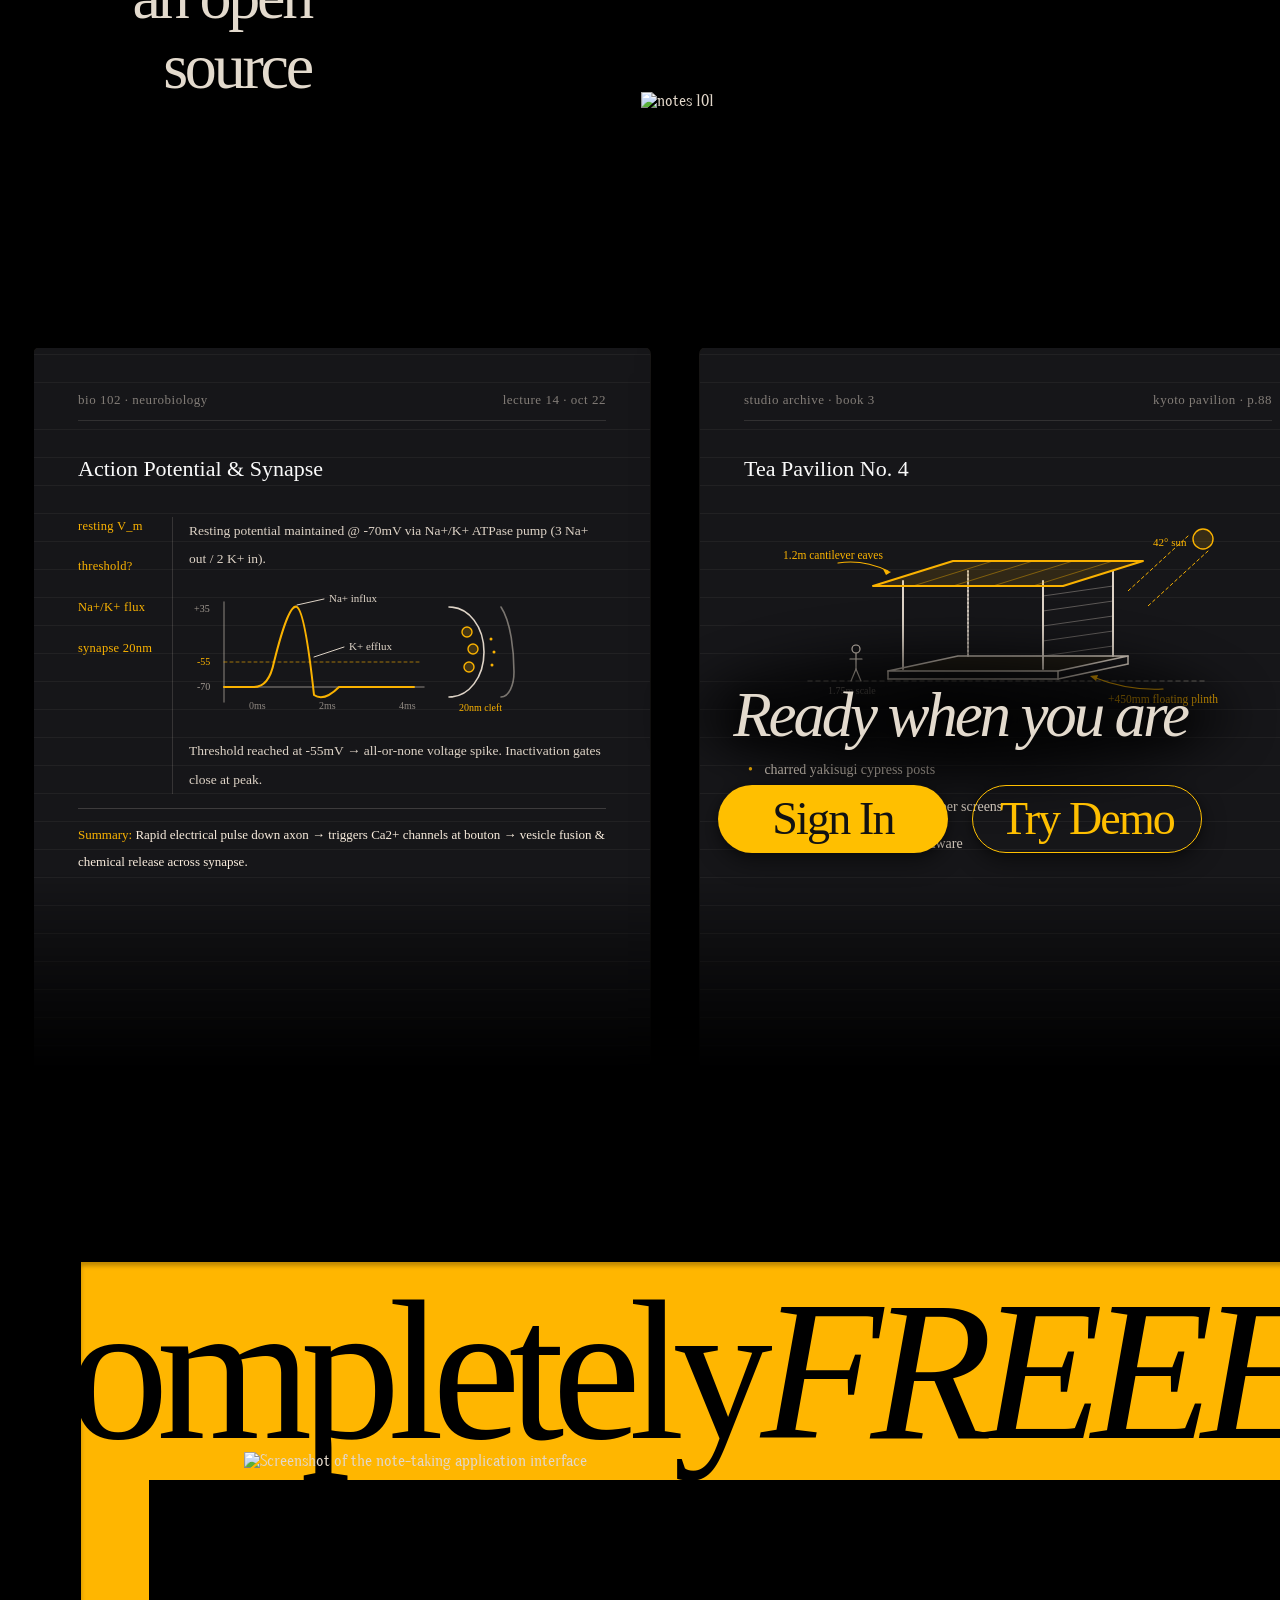
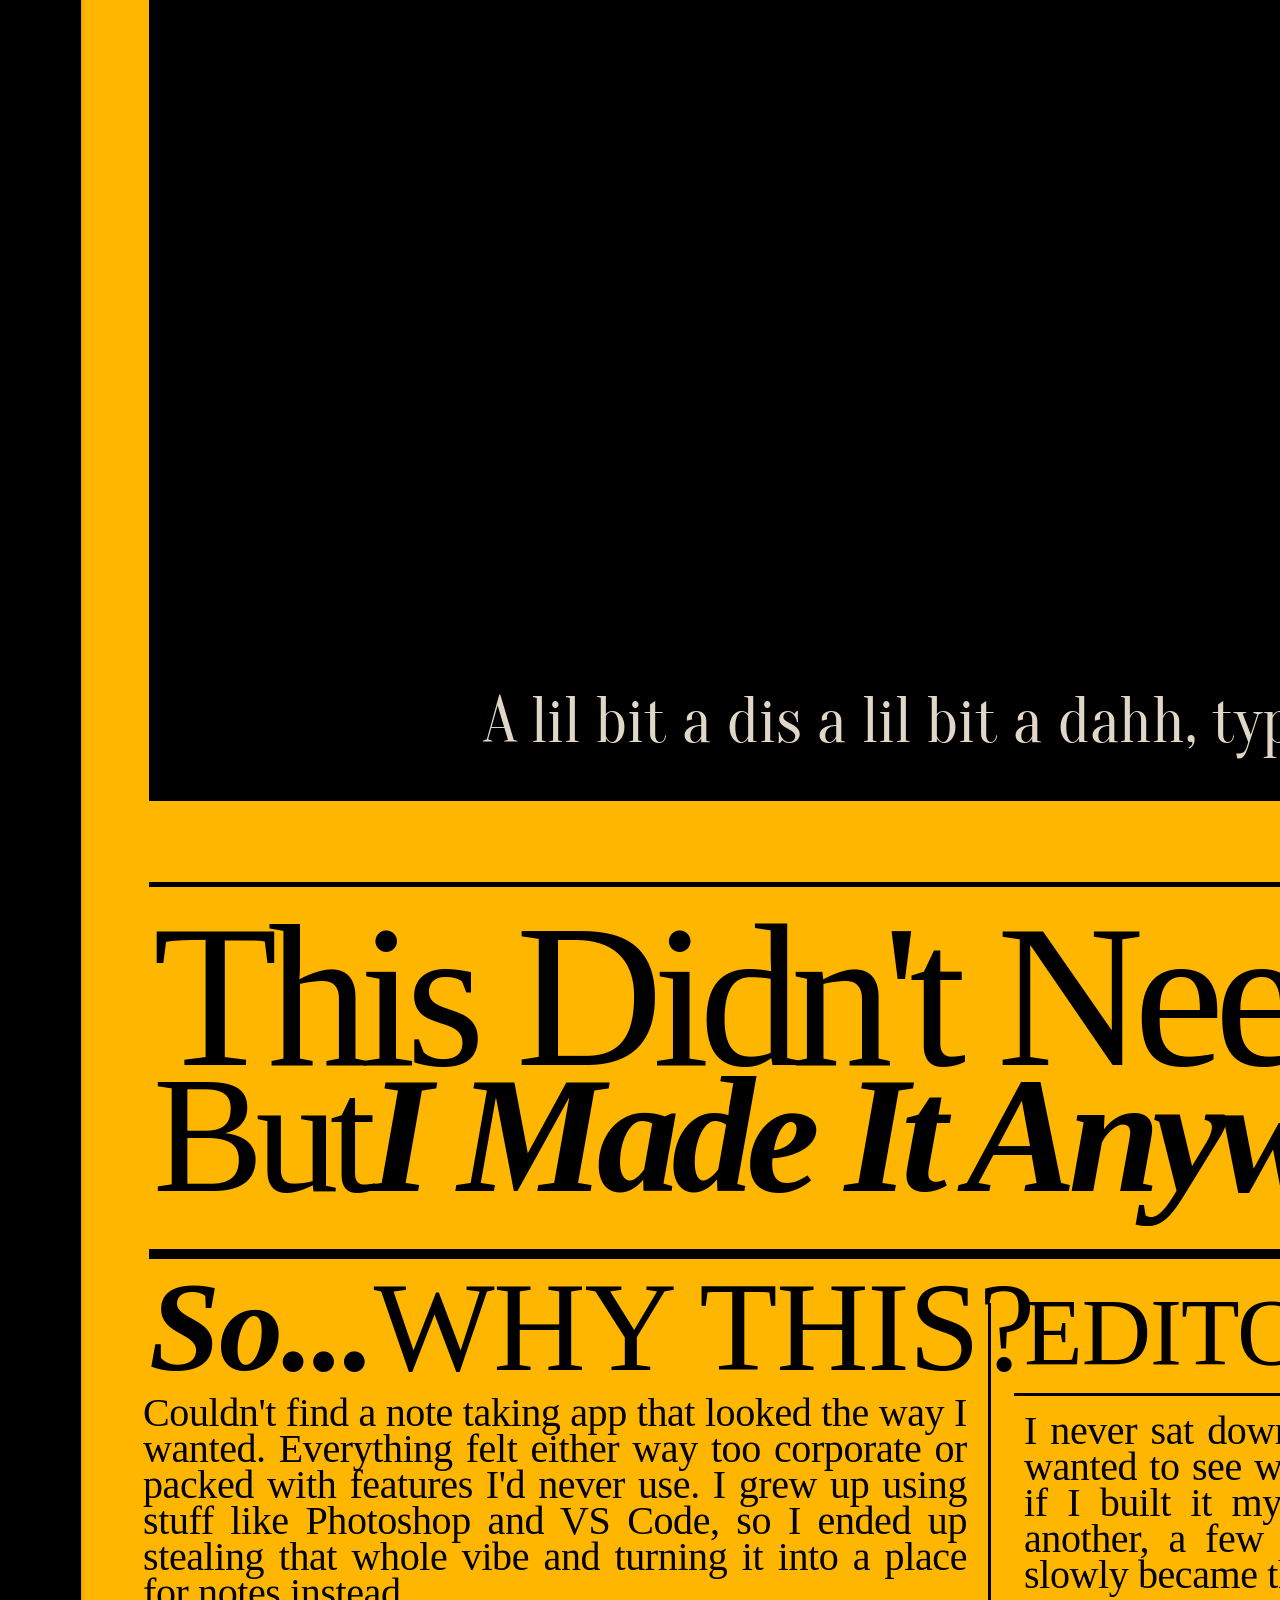
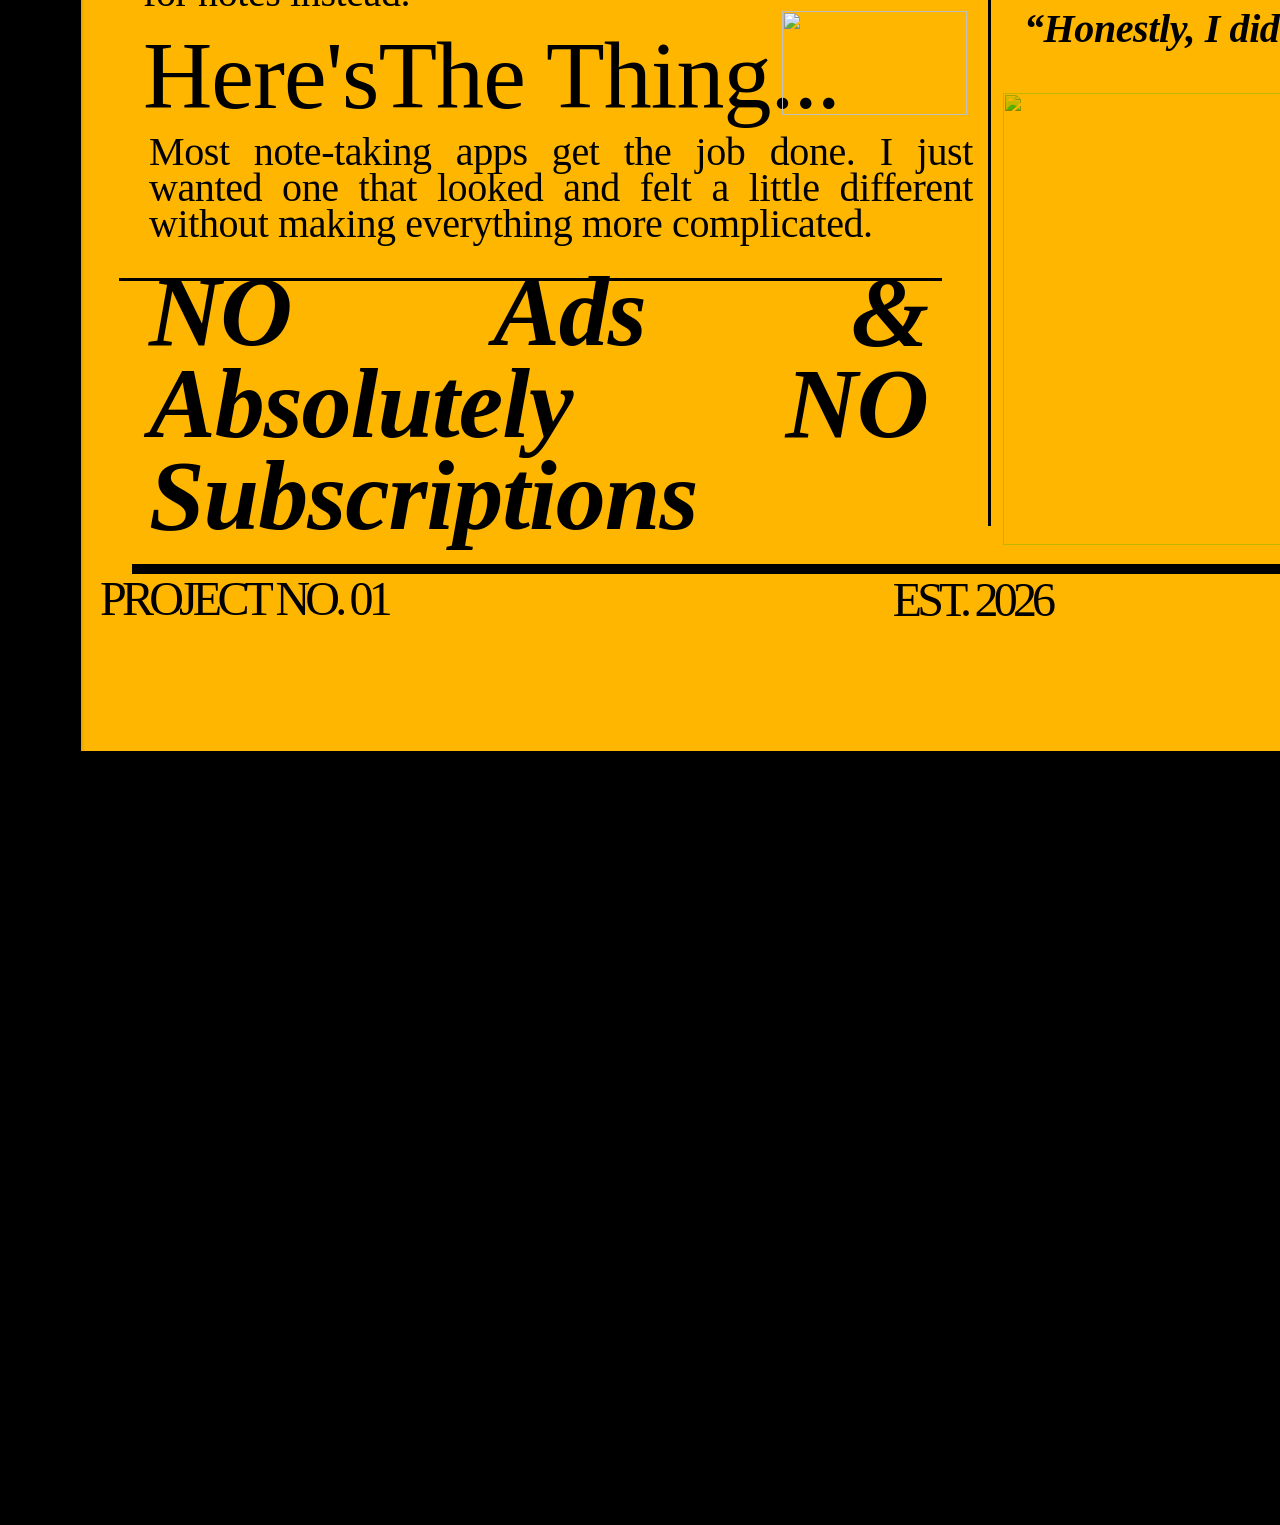
==== commit 120ac87b: "Transform carousel notes into diverse real-world patterns with varying densities and unique diagrams" ====
--- a/index.html
+++ b/index.html
@@ -62,72 +62,199 @@
         <!-- Layer 7 (bottom): moving pages track with authentic student notes & sketches -->
         <div class="hero__pages" id="heroPages" aria-label="Notebook page previews">
           <div class="hero__pages-track">
-            <!-- Page 1: Person 1 (Creative / Freelancer - Thoughts & Ideas) -->
+            <!-- Page 1: Person 1 (Biology Student — Cornell Academic Note, DENSE) -->
             <div class="hero__page" aria-hidden="true">
               <div class="hero__page-content">
                 <div class="hero__page-header">
-                  <span class="hero__page-header-field">sunday morning &middot; blue bottle</span>
-                  <span class="hero__page-header-field">ideas // v2</span>
-                </div>
-                <h3 class="hero__page-hand-title">Things that actually matter</h3>
-                <ul class="hero__page-list">
-                  <li><span class="hero__page-bullet">&ndash;</span> completely distraction-free workspace</li>
-                  <li><span class="hero__page-bullet">&ndash;</span> zero popups, zero marketing notifications</li>
-                  <li><span class="hero__page-bullet">&ndash;</span> instant search that finds thoughts in &lt;10ms</li>
-                  <li><span class="hero__page-bullet">&ndash;</span> markdown &amp; plain text export whenever</li>
-                </ul>
-                <div class="hero__page-scribble">
-                  * call dad about his birthday dinner next weekend
+                  <span class="hero__page-header-field">bio 102 &middot; neurobiology</span>
+                  <span class="hero__page-header-field">lecture 14 &middot; oct 22</span>
+                </div>
+                <h3 class="hero__page-hand-title">Action Potential &amp; Synapse</h3>
+                <div class="note-cornell">
+                  <div class="note-cornell__cues">
+                    <span class="note-cornell__cue">resting V_m</span>
+                    <span class="note-cornell__cue">threshold?</span>
+                    <span class="note-cornell__cue">Na+/K+ flux</span>
+                    <span class="note-cornell__cue">synapse 20nm</span>
+                  </div>
+                  <div class="note-cornell__main">
+                    <p class="note-cornell__p">Resting potential maintained @ -70mV via Na+/K+ ATPase pump (3 Na+ out / 2 K+ in).</p>
+                    <div class="note-cornell__sketch">
+                      <svg width="380" height="130" viewBox="0 0 380 130" fill="none" stroke="#E2D7CA" stroke-width="1.5" stroke-linecap="round" stroke-linejoin="round">
+                        <!-- Axes -->
+                        <line x1="35" y1="15" x2="35" y2="115" stroke="rgba(226,215,202,0.4)"/>
+                        <line x1="35" y1="100" x2="235" y2="100" stroke="rgba(226,215,202,0.4)"/>
+                        <text x="5" y="25" fill="rgba(226,215,202,0.7)" font-family="'Homemade Apple', cursive" font-size="10" stroke="none">+35</text>
+                        <text x="8" y="78" fill="#FFB600" font-family="'Homemade Apple', cursive" font-size="10" stroke="none">-55</text>
+                        <text x="8" y="103" fill="rgba(226,215,202,0.7)" font-family="'Homemade Apple', cursive" font-size="10" stroke="none">-70</text>
+                        <line x1="35" y1="75" x2="230" y2="75" stroke="#FFB600" stroke-width="1" stroke-dasharray="3 3" opacity="0.6"/>
+                        <!-- Spike Curve -->
+                        <path d="M 35 100 L 65 100 Q 80 100 85 75 Q 100 15 108 20 Q 116 25 125 108 Q 135 115 150 100 L 225 100" stroke="#FFB600" stroke-width="2" fill="none"/>
+                        <path d="M 108 18 L 135 12" stroke="#E2D7CA" stroke-width="1"/>
+                        <text x="140" y="15" fill="#E2D7CA" font-family="'Homemade Apple', cursive" font-size="11" stroke="none">Na+ influx</text>
+                        <path d="M 125 70 L 155 60" stroke="#E2D7CA" stroke-width="1"/>
+                        <text x="160" y="63" fill="#E2D7CA" font-family="'Homemade Apple', cursive" font-size="11" stroke="none">K+ efflux</text>
+                        <text x="60" y="122" fill="rgba(226,215,202,0.6)" font-family="'Homemade Apple', cursive" font-size="10" stroke="none">0ms</text>
+                        <text x="130" y="122" fill="rgba(226,215,202,0.6)" font-family="'Homemade Apple', cursive" font-size="10" stroke="none">2ms</text>
+                        <text x="210" y="122" fill="rgba(226,215,202,0.6)" font-family="'Homemade Apple', cursive" font-size="10" stroke="none">4ms</text>
+                        <!-- Synaptic Cleft Doodle -->
+                        <path d="M 260 20 C 280 20 295 40 295 65 C 295 90 280 110 260 110" stroke="#E2D7CA" stroke-width="1.6"/>
+                        <circle cx="278" cy="45" r="5" stroke="#FFB600" stroke-width="1.4" fill="rgba(255,182,0,0.2)"/>
+                        <circle cx="284" cy="62" r="5" stroke="#FFB600" stroke-width="1.4" fill="rgba(255,182,0,0.2)"/>
+                        <circle cx="280" cy="80" r="5" stroke="#FFB600" stroke-width="1.4" fill="rgba(255,182,0,0.2)"/>
+                        <path d="M 312 20 C 322 35 325 65 325 85 C 325 98 320 110 312 110" stroke="rgba(226,215,202,0.5)" stroke-width="1.6"/>
+                        <circle cx="302" cy="52" r="1.5" fill="#FFB600" stroke="none"/>
+                        <circle cx="305" cy="65" r="1.5" fill="#FFB600" stroke="none"/>
+                        <circle cx="303" cy="78" r="1.5" fill="#FFB600" stroke="none"/>
+                        <text x="270" y="124" fill="#FFB600" font-family="'Homemade Apple', cursive" font-size="10" stroke="none">20nm cleft</text>
+                      </svg>
+                    </div>
+                    <p class="note-cornell__p">Threshold reached at -55mV &rarr; all-or-none voltage spike. Inactivation gates close at peak.</p>
+                  </div>
+                </div>
+                <div class="note-cornell__summary">
+                  <strong>Summary:</strong> Rapid electrical pulse down axon &rarr; triggers Ca2+ channels at bouton &rarr; vesicle fusion &amp; chemical release across synapse.
                 </div>
               </div>
             </div>
 
-            <!-- Page 2: Person 2 (Book Lover / Philosophy - Reading Journal) -->
+            <!-- Page 2: Person 2 (Architect / Designer — Airy Concept Sketchnote, SPARSE) -->
             <div class="hero__page" aria-hidden="true">
               <div class="hero__page-content">
                 <div class="hero__page-header">
-                  <span class="hero__page-header-field">oct 14 &middot; evening reading</span>
-                  <span class="hero__page-header-field">journal</span>
-                </div>
-                <h3 class="hero__page-hand-title">Notes from Calvino</h3>
-                <div class="hero__page-quote">
-                  <p>&ldquo;You take delight not in a city's seven or seventy wonders, but in the answer it gives to a question of yours.&rdquo;</p>
-                  <span class="hero__page-quote-cite">&mdash; Italo Calvino, Invisible Cities</span>
-                </div>
-                <p class="hero__page-hand">
-                  Good tools feel the same way. Not eighty cluttered features, just a quiet room where your thoughts have room to breathe.
-                </p>
-                <div class="hero__page-scribble">
-                  next up: A Month in the Country &middot; J.L. Carr
+                  <span class="hero__page-header-field">studio archive &middot; book 3</span>
+                  <span class="hero__page-header-field">kyoto pavilion &middot; p.88</span>
+                </div>
+                <h3 class="hero__page-hand-title">Tea Pavilion No. 4</h3>
+                <div class="note-arch">
+                  <div class="note-arch__sketch-wrap">
+                    <svg width="480" height="200" viewBox="0 0 480 200" fill="none" stroke="#E2D7CA" stroke-width="1.5" stroke-linecap="round" stroke-linejoin="round">
+                      <line x1="40" y1="160" x2="440" y2="160" stroke="rgba(226,215,202,0.3)" stroke-dasharray="4 4"/>
+                      <polygon points="120,150 290,150 360,135 190,135" stroke="#E2D7CA" stroke-width="1.6" fill="rgba(255,182,0,0.06)"/>
+                      <line x1="120" y1="150" x2="120" y2="158" stroke="#E2D7CA" stroke-width="1.5"/>
+                      <line x1="290" y1="150" x2="290" y2="158" stroke="#E2D7CA" stroke-width="1.5"/>
+                      <line x1="360" y1="135" x2="360" y2="143" stroke="#E2D7CA" stroke-width="1.5"/>
+                      <line x1="120" y1="158" x2="290" y2="158" stroke="#E2D7CA" stroke-width="1.5"/>
+                      <line x1="290" y1="158" x2="360" y2="143" stroke="#E2D7CA" stroke-width="1.5"/>
+                      <line x1="135" y1="148" x2="135" y2="60" stroke="#E2D7CA" stroke-width="2"/>
+                      <line x1="275" y1="148" x2="275" y2="60" stroke="#E2D7CA" stroke-width="2"/>
+                      <line x1="200" y1="135" x2="200" y2="50" stroke="#E2D7CA" stroke-width="1.8" stroke-dasharray="2 2"/>
+                      <line x1="345" y1="135" x2="345" y2="50" stroke="#E2D7CA" stroke-width="2"/>
+                      <polygon points="105,65 295,65 375,40 185,40" stroke="#FFB600" stroke-width="2" fill="rgba(255,182,0,0.12)"/>
+                      <line x1="145" y1="65" x2="225" y2="40" stroke="rgba(255,182,0,0.4)" stroke-width="1"/>
+                      <line x1="185" y1="65" x2="265" y2="40" stroke="rgba(255,182,0,0.4)" stroke-width="1"/>
+                      <line x1="225" y1="65" x2="305" y2="40" stroke="rgba(255,182,0,0.4)" stroke-width="1"/>
+                      <line x1="265" y1="65" x2="345" y2="40" stroke="rgba(255,182,0,0.4)" stroke-width="1"/>
+                      <line x1="275" y1="75" x2="345" y2="65" stroke="rgba(226,215,202,0.35)" stroke-width="1"/>
+                      <line x1="275" y1="90" x2="345" y2="80" stroke="rgba(226,215,202,0.35)" stroke-width="1"/>
+                      <line x1="275" y1="105" x2="345" y2="95" stroke="rgba(226,215,202,0.35)" stroke-width="1"/>
+                      <line x1="275" y1="120" x2="345" y2="110" stroke="rgba(226,215,202,0.35)" stroke-width="1"/>
+                      <line x1="275" y1="135" x2="345" y2="125" stroke="rgba(226,215,202,0.35)" stroke-width="1"/>
+                      <path d="M 420 15 L 360 70" stroke="#FFB600" stroke-width="1" stroke-dasharray="3 3"/>
+                      <path d="M 440 30 L 380 85" stroke="#FFB600" stroke-width="1" stroke-dasharray="3 3"/>
+                      <circle cx="435" cy="18" r="10" stroke="#FFB600" stroke-width="1.4" fill="rgba(255,182,0,0.15)"/>
+                      <text x="385" y="25" fill="#FFB600" font-family="'Homemade Apple', cursive" font-size="11" stroke="none">42&#176; sun</text>
+                      <circle cx="88" cy="128" r="4" stroke="#E2D7CA" stroke-width="1.2"/>
+                      <line x1="88" y1="132" x2="88" y2="148" stroke="#E2D7CA" stroke-width="1.2"/>
+                      <line x1="88" y1="148" x2="83" y2="160" stroke="#E2D7CA" stroke-width="1.2"/>
+                      <line x1="88" y1="148" x2="93" y2="160" stroke="#E2D7CA" stroke-width="1.2"/>
+                      <line x1="82" y1="138" x2="94" y2="138" stroke="#E2D7CA" stroke-width="1.2"/>
+                      <text x="60" y="173" fill="rgba(226,215,202,0.6)" font-family="'Homemade Apple', cursive" font-size="10" stroke="none">1.75m scale</text>
+                      <path d="M 70 42 Q 95 38 120 50" stroke="#FFB600" stroke-width="1.2"/>
+                      <polygon points="123,51 115,48 118,54" fill="#FFB600" stroke="none"/>
+                      <text x="15" y="38" fill="#FFB600" font-family="'Homemade Apple', cursive" font-size="11.5" stroke="none">1.2m cantilever eaves</text>
+                      <path d="M 395 168 Q 360 170 325 156" stroke="#FFB600" stroke-width="1.2"/>
+                      <polygon points="322,155 330,154 328,160" fill="#FFB600" stroke="none"/>
+                      <text x="340" y="182" fill="#FFB600" font-family="'Homemade Apple', cursive" font-size="11.5" stroke="none">+450mm floating plinth</text>
+                    </svg>
+                  </div>
+                  <div class="note-arch__palette">
+                    <div class="note-arch__item"><span class="note-arch__item-bullet">&bull;</span> charred yakisugi cypress posts</div>
+                    <div class="note-arch__item"><span class="note-arch__item-bullet">&bull;</span> handmade translucent washi paper screens</div>
+                    <div class="note-arch__item"><span class="note-arch__item-bullet">&bull;</span> raw blackened steel pivot hardware</div>
+                  </div>
                 </div>
               </div>
             </div>
 
-            <!-- Page 3: Person 3 (Student / Traveler - Cabin Packing List) -->
+            <!-- Page 3: Person 3 (Artisan Baker — Process Formula & Timeline Log, STRUCTURED) -->
             <div class="hero__page" aria-hidden="true">
               <div class="hero__page-content">
                 <div class="hero__page-header">
-                  <span class="hero__page-header-field">lake cabin trip &middot; nov 2-4</span>
-                  <span class="hero__page-header-field">packing list</span>
-                </div>
-                <h3 class="hero__page-hand-title">Cabin Prep &amp; Gear</h3>
-                <div class="hero__page-check hero__page-check--done">
-                  <span class="hero__page-box">[&#10003;]</span> wool socks &amp; trail boots
-                </div>
-                <div class="hero__page-check hero__page-check--done">
-                  <span class="hero__page-box">[&#10003;]</span> polaroid camera &amp; 3 packs of film
-                </div>
-                <div class="hero__page-check hero__page-check--done">
-                  <span class="hero__page-box">[&#10003;]</span> download offline map for route 9
-                </div>
-                <div class="hero__page-check">
-                  <span class="hero__page-box">[ &nbsp; ]</span> fresh sourdough &amp; espresso beans
-                </div>
-                <div class="hero__page-check">
-                  <span class="hero__page-box">[ &nbsp; ]</span> grab firewood bundle from Mike's
-                </div>
-                <div class="hero__page-scribble">
-                  * bridge on route 9 closed &rarr; take old sawmill road instead (+15m)
+                  <span class="hero__page-header-field">log #42 &middot; country sourdough</span>
+                  <span class="hero__page-header-field">78% hydration &middot; 24&deg;c</span>
+                </div>
+                <h3 class="hero__page-hand-title">Batch Log &amp; Proofing Curve</h3>
+                <div class="note-baker">
+                  <table class="note-table">
+                    <thead>
+                      <tr>
+                        <th>Ingredient</th>
+                        <th>Weight</th>
+                        <th>Baker's %</th>
+                        <th>Notes</th>
+                      </tr>
+                    </thead>
+                    <tbody>
+                      <tr>
+                        <td>Bread Flour</td>
+                        <td>450g</td>
+                        <td>90%</td>
+                        <td>12.7% protein</td>
+                      </tr>
+                      <tr>
+                        <td>Stoneground Rye</td>
+                        <td>50g</td>
+                        <td>10%</td>
+                        <td>whole grain</td>
+                      </tr>
+                      <tr>
+                        <td>Warm Water (30&deg;C)</td>
+                        <td>390g</td>
+                        <td>78%</td>
+                        <td>filtered</td>
+                      </tr>
+                      <tr>
+                        <td>Active Levain</td>
+                        <td>100g</td>
+                        <td>20%</td>
+                        <td>peak rise</td>
+                      </tr>
+                      <tr>
+                        <td>Fine Sea Salt</td>
+                        <td>10g</td>
+                        <td>2%</td>
+                        <td>dissolved</td>
+                      </tr>
+                    </tbody>
+                  </table>
+                  <div class="note-baker__timeline-wrap">
+                    <svg width="480" height="120" viewBox="0 0 480 120" fill="none" stroke="#E2D7CA" stroke-width="1.5" stroke-linecap="round" stroke-linejoin="round">
+                      <line x1="25" y1="35" x2="455" y2="35" stroke="rgba(226,215,202,0.4)" stroke-width="2"/>
+                      <circle cx="35" cy="35" r="5" fill="#FFB600" stroke="#FFB600" stroke-width="2"/>
+                      <text x="15" y="18" fill="#FFB600" font-family="'Homemade Apple', cursive" font-size="11" stroke="none">08:00</text>
+                      <text x="12" y="58" fill="#E2D7CA" font-family="'Homemade Apple', cursive" font-size="11" stroke="none">Autolyse</text>
+                      <circle cx="135" cy="35" r="5" fill="#FFB600" stroke="#FFB600" stroke-width="2"/>
+                      <text x="115" y="18" fill="#FFB600" font-family="'Homemade Apple', cursive" font-size="11" stroke="none">09:30</text>
+                      <text x="108" y="58" fill="#E2D7CA" font-family="'Homemade Apple', cursive" font-size="11" stroke="none">Coil Folds &#215;4</text>
+                      <circle cx="245" cy="35" r="5" fill="#FFB600" stroke="#FFB600" stroke-width="2"/>
+                      <text x="225" y="18" fill="#FFB600" font-family="'Homemade Apple', cursive" font-size="11" stroke="none">13:00</text>
+                      <text x="218" y="58" fill="#E2D7CA" font-family="'Homemade Apple', cursive" font-size="11" stroke="none">+40% Rise</text>
+                      <circle cx="355" cy="35" r="5" fill="#FFB600" stroke="#FFB600" stroke-width="2"/>
+                      <text x="335" y="18" fill="#FFB600" font-family="'Homemade Apple', cursive" font-size="11" stroke="none">14:00</text>
+                      <text x="332" y="58" fill="#E2D7CA" font-family="'Homemade Apple', cursive" font-size="11" stroke="none">Shape/Banneton</text>
+                      <circle cx="445" cy="35" r="5" fill="rgba(255,182,0,0.4)" stroke="#FFB600" stroke-width="2"/>
+                      <text x="420" y="18" fill="#FFB600" font-family="'Homemade Apple', cursive" font-size="11" stroke="none">Overnight</text>
+                      <text x="422" y="58" fill="#E2D7CA" font-family="'Homemade Apple', cursive" font-size="11" stroke="none">4&#176;C Retard</text>
+                      <path d="M 60 108 Q 120 75 190 108" stroke="rgba(226,215,202,0.6)" stroke-width="1.8" fill="rgba(255,182,0,0.05)"/>
+                      <path d="M 105 87 L 125 76" stroke="#FFB600" stroke-width="2"/>
+                      <path d="M 120 78 Q 130 84 135 90" stroke="#FFB600" stroke-width="1.5" stroke-dasharray="2 2"/>
+                      <text x="205" y="98" fill="#FFB600" font-family="'Homemade Apple', cursive" font-size="11.5" stroke="none">45&#176; blade angle &#8594; 30mm ear expansion</text>
+                    </svg>
+                  </div>
+                  <div class="note-baker__obs">
+                    <strong>Bake note:</strong> Oven preheated to <del>500&deg;F</del> 475&deg;F Dutch oven &middot; 20m lid on + steam &rarr; crisp blistering!
+                  </div>
                 </div>
               </div>
             </div>
@@ -136,18 +263,54 @@
             <div class="hero__page" aria-hidden="true">
               <div class="hero__page-content">
                 <div class="hero__page-header">
-                  <span class="hero__page-header-field">sunday morning &middot; blue bottle</span>
-                  <span class="hero__page-header-field">ideas // v2</span>
-                </div>
-                <h3 class="hero__page-hand-title">Things that actually matter</h3>
-                <ul class="hero__page-list">
-                  <li><span class="hero__page-bullet">&ndash;</span> completely distraction-free workspace</li>
-                  <li><span class="hero__page-bullet">&ndash;</span> zero popups, zero marketing notifications</li>
-                  <li><span class="hero__page-bullet">&ndash;</span> instant search that finds thoughts in &lt;10ms</li>
-                  <li><span class="hero__page-bullet">&ndash;</span> markdown &amp; plain text export whenever</li>
-                </ul>
-                <div class="hero__page-scribble">
-                  * call dad about his birthday dinner next weekend
+                  <span class="hero__page-header-field">bio 102 &middot; neurobiology</span>
+                  <span class="hero__page-header-field">lecture 14 &middot; oct 22</span>
+                </div>
+                <h3 class="hero__page-hand-title">Action Potential &amp; Synapse</h3>
+                <div class="note-cornell">
+                  <div class="note-cornell__cues">
+                    <span class="note-cornell__cue">resting V_m</span>
+                    <span class="note-cornell__cue">threshold?</span>
+                    <span class="note-cornell__cue">Na+/K+ flux</span>
+                    <span class="note-cornell__cue">synapse 20nm</span>
+                  </div>
+                  <div class="note-cornell__main">
+                    <p class="note-cornell__p">Resting potential maintained @ -70mV via Na+/K+ ATPase pump (3 Na+ out / 2 K+ in).</p>
+                    <div class="note-cornell__sketch">
+                      <svg width="380" height="130" viewBox="0 0 380 130" fill="none" stroke="#E2D7CA" stroke-width="1.5" stroke-linecap="round" stroke-linejoin="round">
+                        <!-- Axes -->
+                        <line x1="35" y1="15" x2="35" y2="115" stroke="rgba(226,215,202,0.4)"/>
+                        <line x1="35" y1="100" x2="235" y2="100" stroke="rgba(226,215,202,0.4)"/>
+                        <text x="5" y="25" fill="rgba(226,215,202,0.7)" font-family="'Homemade Apple', cursive" font-size="10" stroke="none">+35</text>
+                        <text x="8" y="78" fill="#FFB600" font-family="'Homemade Apple', cursive" font-size="10" stroke="none">-55</text>
+                        <text x="8" y="103" fill="rgba(226,215,202,0.7)" font-family="'Homemade Apple', cursive" font-size="10" stroke="none">-70</text>
+                        <line x1="35" y1="75" x2="230" y2="75" stroke="#FFB600" stroke-width="1" stroke-dasharray="3 3" opacity="0.6"/>
+                        <!-- Spike Curve -->
+                        <path d="M 35 100 L 65 100 Q 80 100 85 75 Q 100 15 108 20 Q 116 25 125 108 Q 135 115 150 100 L 225 100" stroke="#FFB600" stroke-width="2" fill="none"/>
+                        <path d="M 108 18 L 135 12" stroke="#E2D7CA" stroke-width="1"/>
+                        <text x="140" y="15" fill="#E2D7CA" font-family="'Homemade Apple', cursive" font-size="11" stroke="none">Na+ influx</text>
+                        <path d="M 125 70 L 155 60" stroke="#E2D7CA" stroke-width="1"/>
+                        <text x="160" y="63" fill="#E2D7CA" font-family="'Homemade Apple', cursive" font-size="11" stroke="none">K+ efflux</text>
+                        <text x="60" y="122" fill="rgba(226,215,202,0.6)" font-family="'Homemade Apple', cursive" font-size="10" stroke="none">0ms</text>
+                        <text x="130" y="122" fill="rgba(226,215,202,0.6)" font-family="'Homemade Apple', cursive" font-size="10" stroke="none">2ms</text>
+                        <text x="210" y="122" fill="rgba(226,215,202,0.6)" font-family="'Homemade Apple', cursive" font-size="10" stroke="none">4ms</text>
+                        <!-- Synaptic Cleft Doodle -->
+                        <path d="M 260 20 C 280 20 295 40 295 65 C 295 90 280 110 260 110" stroke="#E2D7CA" stroke-width="1.6"/>
+                        <circle cx="278" cy="45" r="5" stroke="#FFB600" stroke-width="1.4" fill="rgba(255,182,0,0.2)"/>
+                        <circle cx="284" cy="62" r="5" stroke="#FFB600" stroke-width="1.4" fill="rgba(255,182,0,0.2)"/>
+                        <circle cx="280" cy="80" r="5" stroke="#FFB600" stroke-width="1.4" fill="rgba(255,182,0,0.2)"/>
+                        <path d="M 312 20 C 322 35 325 65 325 85 C 325 98 320 110 312 110" stroke="rgba(226,215,202,0.5)" stroke-width="1.6"/>
+                        <circle cx="302" cy="52" r="1.5" fill="#FFB600" stroke="none"/>
+                        <circle cx="305" cy="65" r="1.5" fill="#FFB600" stroke="none"/>
+                        <circle cx="303" cy="78" r="1.5" fill="#FFB600" stroke="none"/>
+                        <text x="270" y="124" fill="#FFB600" font-family="'Homemade Apple', cursive" font-size="10" stroke="none">20nm cleft</text>
+                      </svg>
+                    </div>
+                    <p class="note-cornell__p">Threshold reached at -55mV &rarr; all-or-none voltage spike. Inactivation gates close at peak.</p>
+                  </div>
+                </div>
+                <div class="note-cornell__summary">
+                  <strong>Summary:</strong> Rapid electrical pulse down axon &rarr; triggers Ca2+ channels at bouton &rarr; vesicle fusion &amp; chemical release across synapse.
                 </div>
               </div>
             </div>
@@ -156,19 +319,57 @@
             <div class="hero__page" aria-hidden="true">
               <div class="hero__page-content">
                 <div class="hero__page-header">
-                  <span class="hero__page-header-field">oct 14 &middot; evening reading</span>
-                  <span class="hero__page-header-field">journal</span>
-                </div>
-                <h3 class="hero__page-hand-title">Notes from Calvino</h3>
-                <div class="hero__page-quote">
-                  <p>&ldquo;You take delight not in a city's seven or seventy wonders, but in the answer it gives to a question of yours.&rdquo;</p>
-                  <span class="hero__page-quote-cite">&mdash; Italo Calvino, Invisible Cities</span>
-                </div>
-                <p class="hero__page-hand">
-                  Good tools feel the same way. Not eighty cluttered features, just a quiet room where your thoughts have room to breathe.
-                </p>
-                <div class="hero__page-scribble">
-                  next up: A Month in the Country &middot; J.L. Carr
+                  <span class="hero__page-header-field">studio archive &middot; book 3</span>
+                  <span class="hero__page-header-field">kyoto pavilion &middot; p.88</span>
+                </div>
+                <h3 class="hero__page-hand-title">Tea Pavilion No. 4</h3>
+                <div class="note-arch">
+                  <div class="note-arch__sketch-wrap">
+                    <svg width="480" height="200" viewBox="0 0 480 200" fill="none" stroke="#E2D7CA" stroke-width="1.5" stroke-linecap="round" stroke-linejoin="round">
+                      <line x1="40" y1="160" x2="440" y2="160" stroke="rgba(226,215,202,0.3)" stroke-dasharray="4 4"/>
+                      <polygon points="120,150 290,150 360,135 190,135" stroke="#E2D7CA" stroke-width="1.6" fill="rgba(255,182,0,0.06)"/>
+                      <line x1="120" y1="150" x2="120" y2="158" stroke="#E2D7CA" stroke-width="1.5"/>
+                      <line x1="290" y1="150" x2="290" y2="158" stroke="#E2D7CA" stroke-width="1.5"/>
+                      <line x1="360" y1="135" x2="360" y2="143" stroke="#E2D7CA" stroke-width="1.5"/>
+                      <line x1="120" y1="158" x2="290" y2="158" stroke="#E2D7CA" stroke-width="1.5"/>
+                      <line x1="290" y1="158" x2="360" y2="143" stroke="#E2D7CA" stroke-width="1.5"/>
+                      <line x1="135" y1="148" x2="135" y2="60" stroke="#E2D7CA" stroke-width="2"/>
+                      <line x1="275" y1="148" x2="275" y2="60" stroke="#E2D7CA" stroke-width="2"/>
+                      <line x1="200" y1="135" x2="200" y2="50" stroke="#E2D7CA" stroke-width="1.8" stroke-dasharray="2 2"/>
+                      <line x1="345" y1="135" x2="345" y2="50" stroke="#E2D7CA" stroke-width="2"/>
+                      <polygon points="105,65 295,65 375,40 185,40" stroke="#FFB600" stroke-width="2" fill="rgba(255,182,0,0.12)"/>
+                      <line x1="145" y1="65" x2="225" y2="40" stroke="rgba(255,182,0,0.4)" stroke-width="1"/>
+                      <line x1="185" y1="65" x2="265" y2="40" stroke="rgba(255,182,0,0.4)" stroke-width="1"/>
+                      <line x1="225" y1="65" x2="305" y2="40" stroke="rgba(255,182,0,0.4)" stroke-width="1"/>
+                      <line x1="265" y1="65" x2="345" y2="40" stroke="rgba(255,182,0,0.4)" stroke-width="1"/>
+                      <line x1="275" y1="75" x2="345" y2="65" stroke="rgba(226,215,202,0.35)" stroke-width="1"/>
+                      <line x1="275" y1="90" x2="345" y2="80" stroke="rgba(226,215,202,0.35)" stroke-width="1"/>
+                      <line x1="275" y1="105" x2="345" y2="95" stroke="rgba(226,215,202,0.35)" stroke-width="1"/>
+                      <line x1="275" y1="120" x2="345" y2="110" stroke="rgba(226,215,202,0.35)" stroke-width="1"/>
+                      <line x1="275" y1="135" x2="345" y2="125" stroke="rgba(226,215,202,0.35)" stroke-width="1"/>
+                      <path d="M 420 15 L 360 70" stroke="#FFB600" stroke-width="1" stroke-dasharray="3 3"/>
+                      <path d="M 440 30 L 380 85" stroke="#FFB600" stroke-width="1" stroke-dasharray="3 3"/>
+                      <circle cx="435" cy="18" r="10" stroke="#FFB600" stroke-width="1.4" fill="rgba(255,182,0,0.15)"/>
+                      <text x="385" y="25" fill="#FFB600" font-family="'Homemade Apple', cursive" font-size="11" stroke="none">42&#176; sun</text>
+                      <circle cx="88" cy="128" r="4" stroke="#E2D7CA" stroke-width="1.2"/>
+                      <line x1="88" y1="132" x2="88" y2="148" stroke="#E2D7CA" stroke-width="1.2"/>
+                      <line x1="88" y1="148" x2="83" y2="160" stroke="#E2D7CA" stroke-width="1.2"/>
+                      <line x1="88" y1="148" x2="93" y2="160" stroke="#E2D7CA" stroke-width="1.2"/>
+                      <line x1="82" y1="138" x2="94" y2="138" stroke="#E2D7CA" stroke-width="1.2"/>
+                      <text x="60" y="173" fill="rgba(226,215,202,0.6)" font-family="'Homemade Apple', cursive" font-size="10" stroke="none">1.75m scale</text>
+                      <path d="M 70 42 Q 95 38 120 50" stroke="#FFB600" stroke-width="1.2"/>
+                      <polygon points="123,51 115,48 118,54" fill="#FFB600" stroke="none"/>
+                      <text x="15" y="38" fill="#FFB600" font-family="'Homemade Apple', cursive" font-size="11.5" stroke="none">1.2m cantilever eaves</text>
+                      <path d="M 395 168 Q 360 170 325 156" stroke="#FFB600" stroke-width="1.2"/>
+                      <polygon points="322,155 330,154 328,160" fill="#FFB600" stroke="none"/>
+                      <text x="340" y="182" fill="#FFB600" font-family="'Homemade Apple', cursive" font-size="11.5" stroke="none">+450mm floating plinth</text>
+                    </svg>
+                  </div>
+                  <div class="note-arch__palette">
+                    <div class="note-arch__item"><span class="note-arch__item-bullet">&bull;</span> charred yakisugi cypress posts</div>
+                    <div class="note-arch__item"><span class="note-arch__item-bullet">&bull;</span> handmade translucent washi paper screens</div>
+                    <div class="note-arch__item"><span class="note-arch__item-bullet">&bull;</span> raw blackened steel pivot hardware</div>
+                  </div>
                 </div>
               </div>
             </div>
@@ -177,27 +378,80 @@
             <div class="hero__page" aria-hidden="true">
               <div class="hero__page-content">
                 <div class="hero__page-header">
-                  <span class="hero__page-header-field">lake cabin trip &middot; nov 2-4</span>
-                  <span class="hero__page-header-field">packing list</span>
-                </div>
-                <h3 class="hero__page-hand-title">Cabin Prep &amp; Gear</h3>
-                <div class="hero__page-check hero__page-check--done">
-                  <span class="hero__page-box">[&#10003;]</span> wool socks &amp; trail boots
-                </div>
-                <div class="hero__page-check hero__page-check--done">
-                  <span class="hero__page-box">[&#10003;]</span> polaroid camera &amp; 3 packs of film
-                </div>
-                <div class="hero__page-check hero__page-check--done">
-                  <span class="hero__page-box">[&#10003;]</span> download offline map for route 9
-                </div>
-                <div class="hero__page-check">
-                  <span class="hero__page-box">[ &nbsp; ]</span> fresh sourdough &amp; espresso beans
-                </div>
-                <div class="hero__page-check">
-                  <span class="hero__page-box">[ &nbsp; ]</span> grab firewood bundle from Mike's
-                </div>
-                <div class="hero__page-scribble">
-                  * bridge on route 9 closed &rarr; take old sawmill road instead (+15m)
+                  <span class="hero__page-header-field">log #42 &middot; country sourdough</span>
+                  <span class="hero__page-header-field">78% hydration &middot; 24&deg;c</span>
+                </div>
+                <h3 class="hero__page-hand-title">Batch Log &amp; Proofing Curve</h3>
+                <div class="note-baker">
+                  <table class="note-table">
+                    <thead>
+                      <tr>
+                        <th>Ingredient</th>
+                        <th>Weight</th>
+                        <th>Baker's %</th>
+                        <th>Notes</th>
+                      </tr>
+                    </thead>
+                    <tbody>
+                      <tr>
+                        <td>Bread Flour</td>
+                        <td>450g</td>
+                        <td>90%</td>
+                        <td>12.7% protein</td>
+                      </tr>
+                      <tr>
+                        <td>Stoneground Rye</td>
+                        <td>50g</td>
+                        <td>10%</td>
+                        <td>whole grain</td>
+                      </tr>
+                      <tr>
+                        <td>Warm Water (30&deg;C)</td>
+                        <td>390g</td>
+                        <td>78%</td>
+                        <td>filtered</td>
+                      </tr>
+                      <tr>
+                        <td>Active Levain</td>
+                        <td>100g</td>
+                        <td>20%</td>
+                        <td>peak rise</td>
+                      </tr>
+                      <tr>
+                        <td>Fine Sea Salt</td>
+                        <td>10g</td>
+                        <td>2%</td>
+                        <td>dissolved</td>
+                      </tr>
+                    </tbody>
+                  </table>
+                  <div class="note-baker__timeline-wrap">
+                    <svg width="480" height="120" viewBox="0 0 480 120" fill="none" stroke="#E2D7CA" stroke-width="1.5" stroke-linecap="round" stroke-linejoin="round">
+                      <line x1="25" y1="35" x2="455" y2="35" stroke="rgba(226,215,202,0.4)" stroke-width="2"/>
+                      <circle cx="35" cy="35" r="5" fill="#FFB600" stroke="#FFB600" stroke-width="2"/>
+                      <text x="15" y="18" fill="#FFB600" font-family="'Homemade Apple', cursive" font-size="11" stroke="none">08:00</text>
+                      <text x="12" y="58" fill="#E2D7CA" font-family="'Homemade Apple', cursive" font-size="11" stroke="none">Autolyse</text>
+                      <circle cx="135" cy="35" r="5" fill="#FFB600" stroke="#FFB600" stroke-width="2"/>
+                      <text x="115" y="18" fill="#FFB600" font-family="'Homemade Apple', cursive" font-size="11" stroke="none">09:30</text>
+                      <text x="108" y="58" fill="#E2D7CA" font-family="'Homemade Apple', cursive" font-size="11" stroke="none">Coil Folds &#215;4</text>
+                      <circle cx="245" cy="35" r="5" fill="#FFB600" stroke="#FFB600" stroke-width="2"/>
+                      <text x="225" y="18" fill="#FFB600" font-family="'Homemade Apple', cursive" font-size="11" stroke="none">13:00</text>
+                      <text x="218" y="58" fill="#E2D7CA" font-family="'Homemade Apple', cursive" font-size="11" stroke="none">+40% Rise</text>
+                      <circle cx="355" cy="35" r="5" fill="#FFB600" stroke="#FFB600" stroke-width="2"/>
+                      <text x="335" y="18" fill="#FFB600" font-family="'Homemade Apple', cursive" font-size="11" stroke="none">14:00</text>
+                      <text x="332" y="58" fill="#E2D7CA" font-family="'Homemade Apple', cursive" font-size="11" stroke="none">Shape/Banneton</text>
+                      <circle cx="445" cy="35" r="5" fill="rgba(255,182,0,0.4)" stroke="#FFB600" stroke-width="2"/>
+                      <text x="420" y="18" fill="#FFB600" font-family="'Homemade Apple', cursive" font-size="11" stroke="none">Overnight</text>
+                      <text x="422" y="58" fill="#E2D7CA" font-family="'Homemade Apple', cursive" font-size="11" stroke="none">4&#176;C Retard</text>
+                      <path d="M 60 108 Q 120 75 190 108" stroke="rgba(226,215,202,0.6)" stroke-width="1.8" fill="rgba(255,182,0,0.05)"/>
+                      <path d="M 105 87 L 125 76" stroke="#FFB600" stroke-width="2"/>
+                      <path d="M 120 78 Q 130 84 135 90" stroke="#FFB600" stroke-width="1.5" stroke-dasharray="2 2"/>
+                      <text x="205" y="98" fill="#FFB600" font-family="'Homemade Apple', cursive" font-size="11.5" stroke="none">45&#176; blade angle &#8594; 30mm ear expansion</text>
+                    </svg>
+                  </div>
+                  <div class="note-baker__obs">
+                    <strong>Bake note:</strong> Oven preheated to <del>500&deg;F</del> 475&deg;F Dutch oven &middot; 20m lid on + steam &rarr; crisp blistering!
+                  </div>
                 </div>
               </div>
             </div>
--- a/landing.css
+++ b/landing.css
@@ -339,87 +339,155 @@
   padding-bottom: 2px;
 }
 
-/* Authentic Human Lists */
-.hero__page-list {
-  list-style: none;
-  margin: 0 0 24px 0;
-  padding: 0;
-}
-
-.hero__page-list li {
+/* =========================================================================
+   NOTE PATTERNS & DIVERSE LAYOUTS
+   ========================================================================= */
+
+/* --- PATTERN 1: CORNELL LECTURE NOTE (Dense Academic) --- */
+.note-cornell {
+  display: flex;
+  gap: 16px;
+  margin-top: 4px;
+}
+
+.note-cornell__cues {
+  width: 95px;
+  flex-shrink: 0;
+  border-right: 1.5px solid rgba(226, 215, 202, 0.16);
+  padding-right: 10px;
+  display: flex;
+  flex-direction: column;
+  gap: 22px;
+}
+
+.note-cornell__cue {
   font-family: 'Homemade Apple', cursive;
-  font-size: 15px;
-  line-height: 2.3;
+  font-size: 12.5px;
+  color: #FFB600;
+  line-height: 1.5;
+  letter-spacing: 0.02em;
+}
+
+.note-cornell__main {
+  flex: 1;
+  display: flex;
+  flex-direction: column;
+  gap: 10px;
+}
+
+.note-cornell__p {
+  font-family: 'Homemade Apple', cursive;
+  font-size: 13.5px;
+  line-height: 2.1;
   color: #E2D7CA;
-  margin-bottom: 12px;
-  display: flex;
-  align-items: baseline;
-  gap: 12px;
-}
-
-.hero__page-bullet {
-  color: #FFB600;
-  font-size: 14px;
-  line-height: 1;
-}
-
-/* Authentic Quotes */
-.hero__page-quote {
-  border-left: 2px solid rgba(255, 182, 0, 0.45);
-  padding: 8px 0 8px 18px;
-  margin: 24px 0 26px 0;
-}
-
-.hero__page-quote p {
-  font-family: 'EB Garamond', serif;
-  font-style: italic;
-  font-size: 20px;
-  line-height: 1.6;
-  color: #FFF2E2;
-  margin: 0;
-}
-
-.hero__page-quote-cite {
+  margin: 0;
+}
+
+.note-cornell__sketch {
+  margin: 4px 0 6px 0;
+}
+
+.note-cornell__summary {
+  margin-top: 14px;
+  padding-top: 12px;
+  border-top: 1.5px solid rgba(226, 215, 202, 0.2);
   font-family: 'Homemade Apple', cursive;
   font-size: 13px;
+  line-height: 2.1;
+  color: #FFF2E2;
+}
+
+.note-cornell__summary strong {
   color: #FFB600;
+  font-weight: 400;
+}
+
+/* --- PATTERN 2: ARCHITECTURAL CONCEPT (Airy Spatial Sketchnote) --- */
+.note-arch {
+  display: flex;
+  flex-direction: column;
+  gap: 16px;
+}
+
+.note-arch__sketch-wrap {
+  display: flex;
+  justify-content: center;
+  margin: 8px 0;
+}
+
+.note-arch__palette {
+  display: flex;
+  flex-direction: column;
+  gap: 8px;
   margin-top: 10px;
-  display: block;
-}
-
-/* Checkbox Items */
-.hero__page-check {
+  padding-left: 4px;
+}
+
+.note-arch__item {
   font-family: 'Homemade Apple', cursive;
-  font-size: 15px;
-  line-height: 2.3;
+  font-size: 14px;
+  line-height: 2.1;
   color: #E2D7CA;
-  margin-bottom: 12px;
-  display: flex;
-  align-items: baseline;
+}
+
+.note-arch__item-bullet {
+  color: #FFB600;
+  margin-right: 8px;
+}
+
+/* --- PATTERN 3: FORMULA & TIMELINE LOG (Structured Tabular) --- */
+.note-baker {
+  display: flex;
+  flex-direction: column;
   gap: 12px;
 }
 
-.hero__page-check--done {
-  color: rgba(226, 215, 202, 0.55);
-  text-decoration: line-through;
-  text-decoration-color: rgba(255, 182, 0, 0.45);
-}
-
-.hero__page-box {
+.note-table {
+  width: 100%;
+  border-collapse: collapse;
+  margin: 4px 0 10px 0;
+  font-family: 'Homemade Apple', cursive;
+}
+
+.note-table th {
+  text-align: left;
+  padding: 4px 8px;
+  font-size: 12px;
   color: #FFB600;
-  font-family: monospace;
+  font-weight: 400;
+  border-bottom: 1px solid rgba(226, 215, 202, 0.25);
+  letter-spacing: 0.03em;
+}
+
+.note-table td {
+  padding: 4px 8px;
   font-size: 13px;
-}
-
-/* Personal Scribbled Aside */
-.hero__page-scribble {
-  margin-top: 28px;
-  padding-top: 16px;
-  border-top: 1px dashed rgba(226, 215, 202, 0.15);
+  color: #E2D7CA;
+  border-bottom: 1px dashed rgba(226, 215, 202, 0.08);
+  line-height: 1.8;
+}
+
+.note-baker__timeline-wrap {
+  margin: 8px 0;
+}
+
+.note-baker__obs {
   font-family: 'Homemade Apple', cursive;
   font-size: 13.5px;
-  line-height: 2.2;
+  line-height: 2.1;
+  color: #E2D7CA;
+  margin-top: 6px;
+}
+
+.note-baker__obs del {
+  color: rgba(226, 215, 202, 0.45);
+  text-decoration-color: #FFB600;
+  margin-right: 4px;
+}
+
+.note-baker__obs strong {
   color: #FFB600;
+  font-weight: 400;
 }
 
 /* "notes 101" Image Title — LAYER 6 (z:1, behind pages)
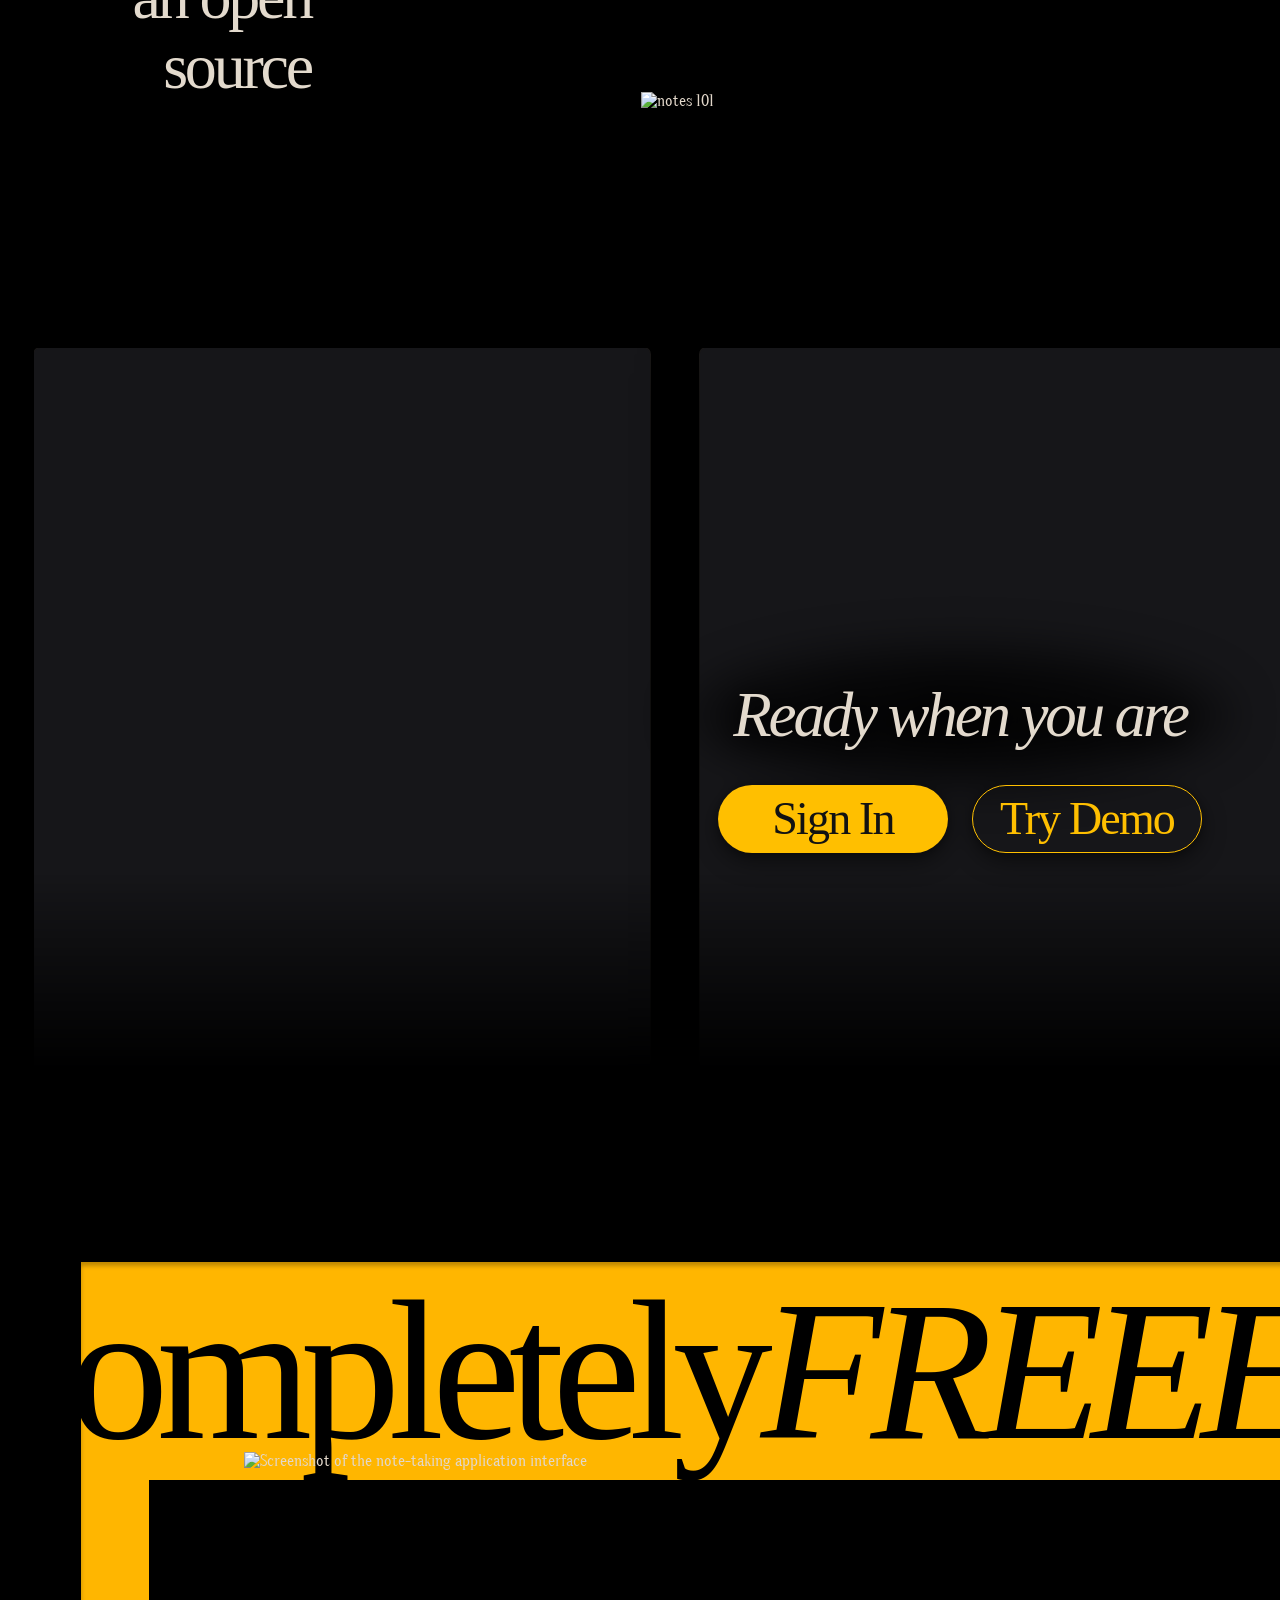
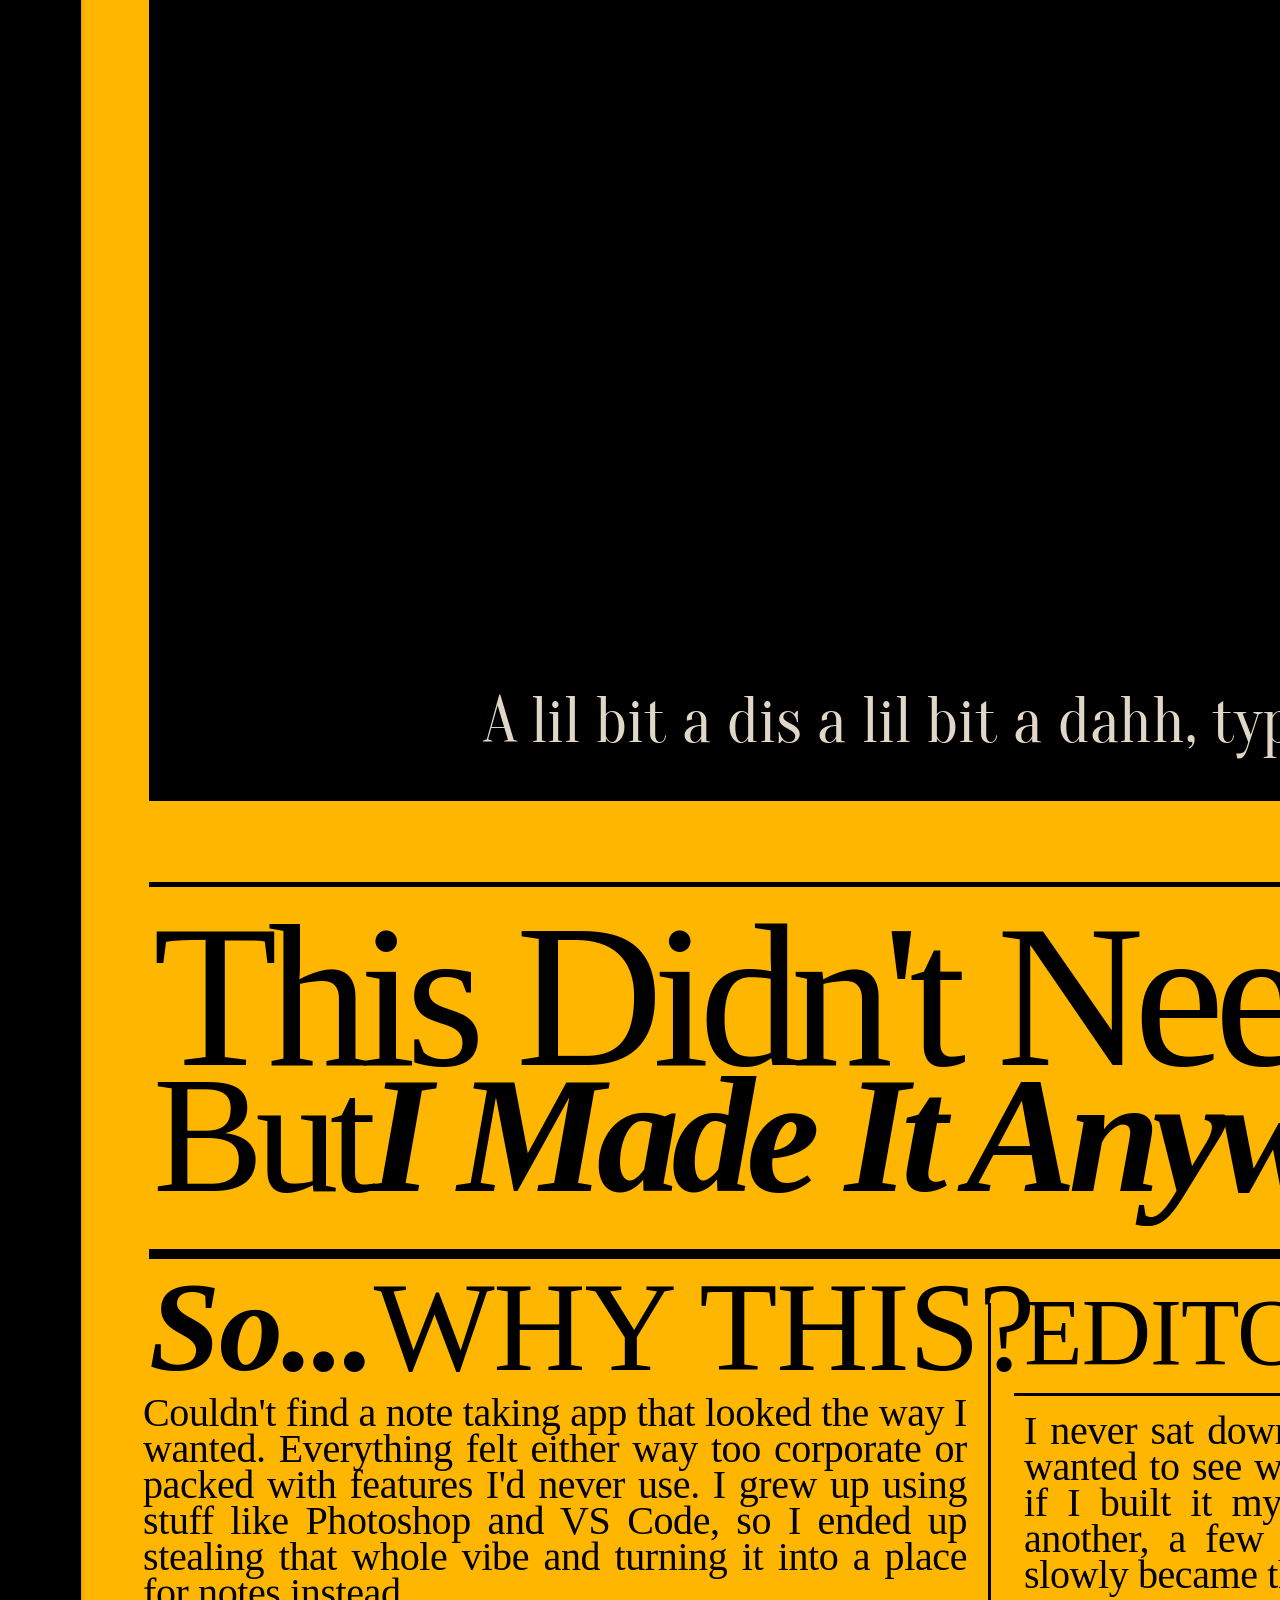
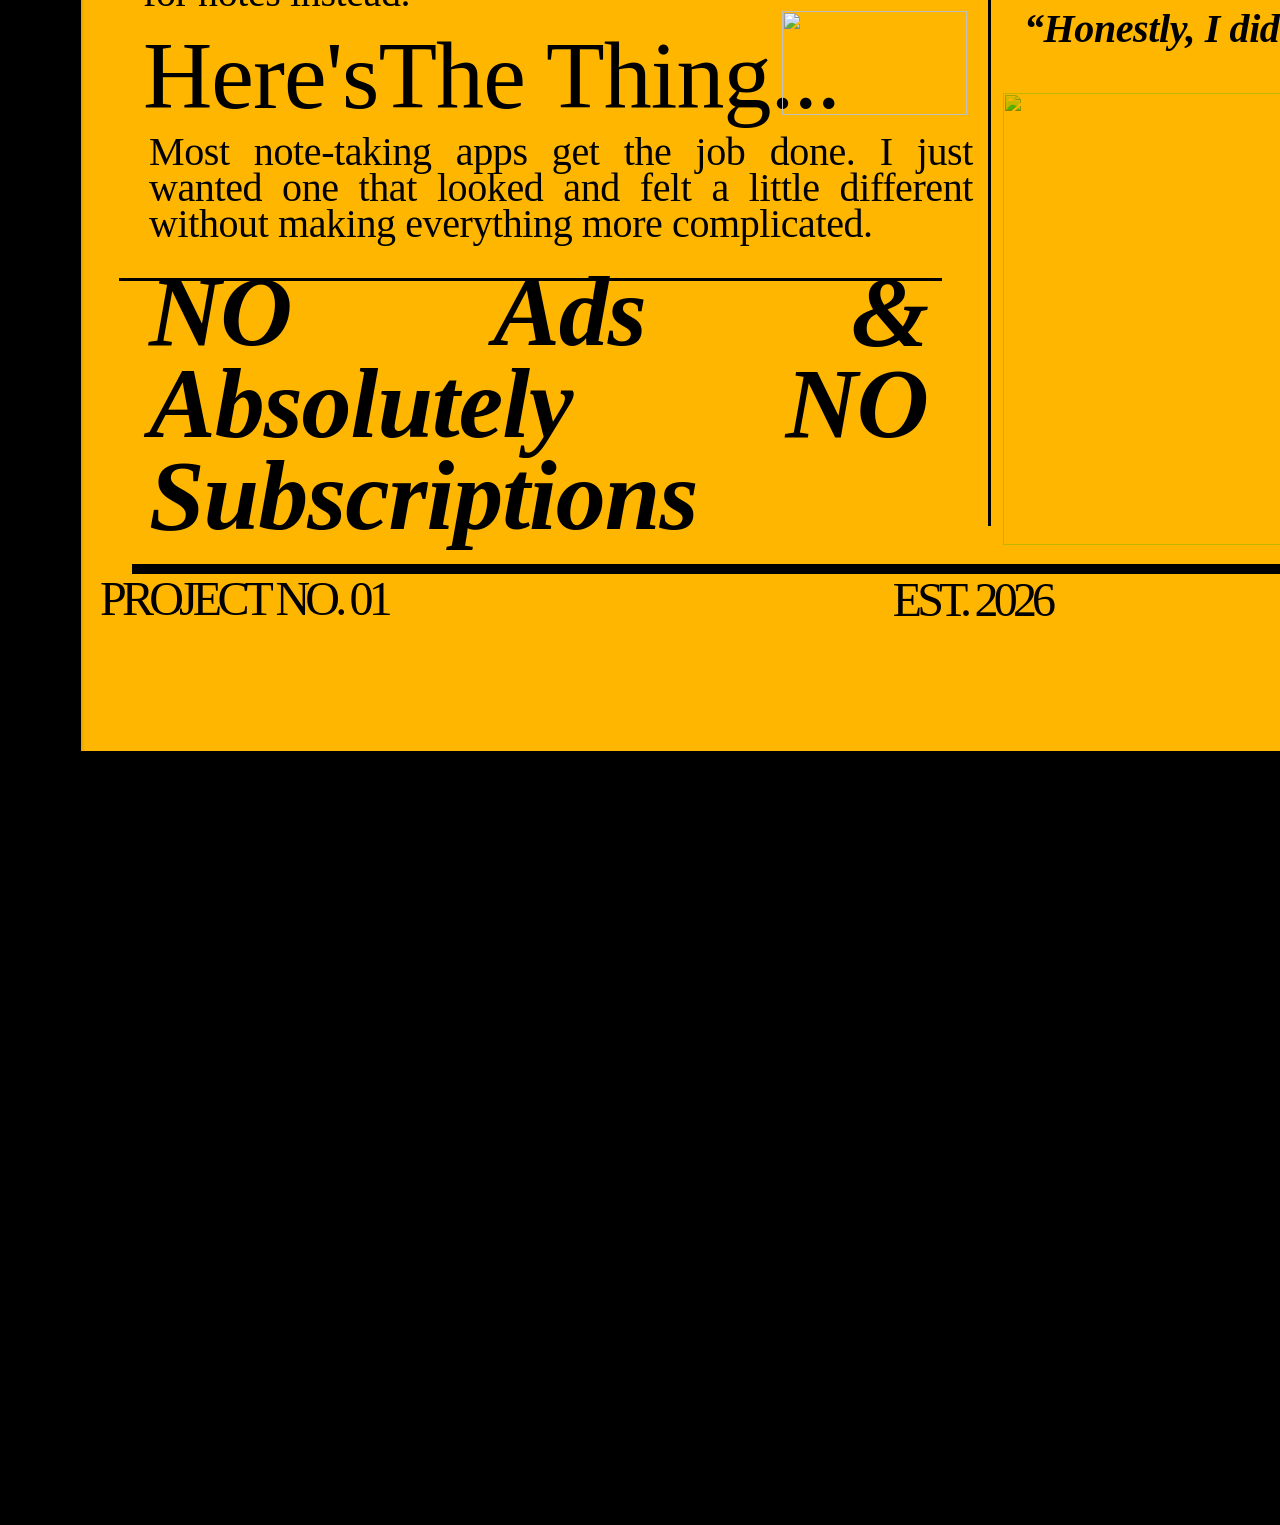
==== commit 95443413: "Remove background ruled patterns and make carousel pages completely blank" ====
--- a/index.html
+++ b/index.html
@@ -62,399 +62,12 @@
         <!-- Layer 7 (bottom): moving pages track with authentic student notes & sketches -->
         <div class="hero__pages" id="heroPages" aria-label="Notebook page previews">
           <div class="hero__pages-track">
-            <!-- Page 1: Person 1 (Biology Student — Cornell Academic Note, DENSE) -->
-            <div class="hero__page" aria-hidden="true">
-              <div class="hero__page-content">
-                <div class="hero__page-header">
-                  <span class="hero__page-header-field">bio 102 &middot; neurobiology</span>
-                  <span class="hero__page-header-field">lecture 14 &middot; oct 22</span>
-                </div>
-                <h3 class="hero__page-hand-title">Action Potential &amp; Synapse</h3>
-                <div class="note-cornell">
-                  <div class="note-cornell__cues">
-                    <span class="note-cornell__cue">resting V_m</span>
-                    <span class="note-cornell__cue">threshold?</span>
-                    <span class="note-cornell__cue">Na+/K+ flux</span>
-                    <span class="note-cornell__cue">synapse 20nm</span>
-                  </div>
-                  <div class="note-cornell__main">
-                    <p class="note-cornell__p">Resting potential maintained @ -70mV via Na+/K+ ATPase pump (3 Na+ out / 2 K+ in).</p>
-                    <div class="note-cornell__sketch">
-                      <svg width="380" height="130" viewBox="0 0 380 130" fill="none" stroke="#E2D7CA" stroke-width="1.5" stroke-linecap="round" stroke-linejoin="round">
-                        <!-- Axes -->
-                        <line x1="35" y1="15" x2="35" y2="115" stroke="rgba(226,215,202,0.4)"/>
-                        <line x1="35" y1="100" x2="235" y2="100" stroke="rgba(226,215,202,0.4)"/>
-                        <text x="5" y="25" fill="rgba(226,215,202,0.7)" font-family="'Homemade Apple', cursive" font-size="10" stroke="none">+35</text>
-                        <text x="8" y="78" fill="#FFB600" font-family="'Homemade Apple', cursive" font-size="10" stroke="none">-55</text>
-                        <text x="8" y="103" fill="rgba(226,215,202,0.7)" font-family="'Homemade Apple', cursive" font-size="10" stroke="none">-70</text>
-                        <line x1="35" y1="75" x2="230" y2="75" stroke="#FFB600" stroke-width="1" stroke-dasharray="3 3" opacity="0.6"/>
-                        <!-- Spike Curve -->
-                        <path d="M 35 100 L 65 100 Q 80 100 85 75 Q 100 15 108 20 Q 116 25 125 108 Q 135 115 150 100 L 225 100" stroke="#FFB600" stroke-width="2" fill="none"/>
-                        <path d="M 108 18 L 135 12" stroke="#E2D7CA" stroke-width="1"/>
-                        <text x="140" y="15" fill="#E2D7CA" font-family="'Homemade Apple', cursive" font-size="11" stroke="none">Na+ influx</text>
-                        <path d="M 125 70 L 155 60" stroke="#E2D7CA" stroke-width="1"/>
-                        <text x="160" y="63" fill="#E2D7CA" font-family="'Homemade Apple', cursive" font-size="11" stroke="none">K+ efflux</text>
-                        <text x="60" y="122" fill="rgba(226,215,202,0.6)" font-family="'Homemade Apple', cursive" font-size="10" stroke="none">0ms</text>
-                        <text x="130" y="122" fill="rgba(226,215,202,0.6)" font-family="'Homemade Apple', cursive" font-size="10" stroke="none">2ms</text>
-                        <text x="210" y="122" fill="rgba(226,215,202,0.6)" font-family="'Homemade Apple', cursive" font-size="10" stroke="none">4ms</text>
-                        <!-- Synaptic Cleft Doodle -->
-                        <path d="M 260 20 C 280 20 295 40 295 65 C 295 90 280 110 260 110" stroke="#E2D7CA" stroke-width="1.6"/>
-                        <circle cx="278" cy="45" r="5" stroke="#FFB600" stroke-width="1.4" fill="rgba(255,182,0,0.2)"/>
-                        <circle cx="284" cy="62" r="5" stroke="#FFB600" stroke-width="1.4" fill="rgba(255,182,0,0.2)"/>
-                        <circle cx="280" cy="80" r="5" stroke="#FFB600" stroke-width="1.4" fill="rgba(255,182,0,0.2)"/>
-                        <path d="M 312 20 C 322 35 325 65 325 85 C 325 98 320 110 312 110" stroke="rgba(226,215,202,0.5)" stroke-width="1.6"/>
-                        <circle cx="302" cy="52" r="1.5" fill="#FFB600" stroke="none"/>
-                        <circle cx="305" cy="65" r="1.5" fill="#FFB600" stroke="none"/>
-                        <circle cx="303" cy="78" r="1.5" fill="#FFB600" stroke="none"/>
-                        <text x="270" y="124" fill="#FFB600" font-family="'Homemade Apple', cursive" font-size="10" stroke="none">20nm cleft</text>
-                      </svg>
-                    </div>
-                    <p class="note-cornell__p">Threshold reached at -55mV &rarr; all-or-none voltage spike. Inactivation gates close at peak.</p>
-                  </div>
-                </div>
-                <div class="note-cornell__summary">
-                  <strong>Summary:</strong> Rapid electrical pulse down axon &rarr; triggers Ca2+ channels at bouton &rarr; vesicle fusion &amp; chemical release across synapse.
-                </div>
-              </div>
-            </div>
-
-            <!-- Page 2: Person 2 (Architect / Designer — Airy Concept Sketchnote, SPARSE) -->
-            <div class="hero__page" aria-hidden="true">
-              <div class="hero__page-content">
-                <div class="hero__page-header">
-                  <span class="hero__page-header-field">studio archive &middot; book 3</span>
-                  <span class="hero__page-header-field">kyoto pavilion &middot; p.88</span>
-                </div>
-                <h3 class="hero__page-hand-title">Tea Pavilion No. 4</h3>
-                <div class="note-arch">
-                  <div class="note-arch__sketch-wrap">
-                    <svg width="480" height="200" viewBox="0 0 480 200" fill="none" stroke="#E2D7CA" stroke-width="1.5" stroke-linecap="round" stroke-linejoin="round">
-                      <line x1="40" y1="160" x2="440" y2="160" stroke="rgba(226,215,202,0.3)" stroke-dasharray="4 4"/>
-                      <polygon points="120,150 290,150 360,135 190,135" stroke="#E2D7CA" stroke-width="1.6" fill="rgba(255,182,0,0.06)"/>
-                      <line x1="120" y1="150" x2="120" y2="158" stroke="#E2D7CA" stroke-width="1.5"/>
-                      <line x1="290" y1="150" x2="290" y2="158" stroke="#E2D7CA" stroke-width="1.5"/>
-                      <line x1="360" y1="135" x2="360" y2="143" stroke="#E2D7CA" stroke-width="1.5"/>
-                      <line x1="120" y1="158" x2="290" y2="158" stroke="#E2D7CA" stroke-width="1.5"/>
-                      <line x1="290" y1="158" x2="360" y2="143" stroke="#E2D7CA" stroke-width="1.5"/>
-                      <line x1="135" y1="148" x2="135" y2="60" stroke="#E2D7CA" stroke-width="2"/>
-                      <line x1="275" y1="148" x2="275" y2="60" stroke="#E2D7CA" stroke-width="2"/>
-                      <line x1="200" y1="135" x2="200" y2="50" stroke="#E2D7CA" stroke-width="1.8" stroke-dasharray="2 2"/>
-                      <line x1="345" y1="135" x2="345" y2="50" stroke="#E2D7CA" stroke-width="2"/>
-                      <polygon points="105,65 295,65 375,40 185,40" stroke="#FFB600" stroke-width="2" fill="rgba(255,182,0,0.12)"/>
-                      <line x1="145" y1="65" x2="225" y2="40" stroke="rgba(255,182,0,0.4)" stroke-width="1"/>
-                      <line x1="185" y1="65" x2="265" y2="40" stroke="rgba(255,182,0,0.4)" stroke-width="1"/>
-                      <line x1="225" y1="65" x2="305" y2="40" stroke="rgba(255,182,0,0.4)" stroke-width="1"/>
-                      <line x1="265" y1="65" x2="345" y2="40" stroke="rgba(255,182,0,0.4)" stroke-width="1"/>
-                      <line x1="275" y1="75" x2="345" y2="65" stroke="rgba(226,215,202,0.35)" stroke-width="1"/>
-                      <line x1="275" y1="90" x2="345" y2="80" stroke="rgba(226,215,202,0.35)" stroke-width="1"/>
-                      <line x1="275" y1="105" x2="345" y2="95" stroke="rgba(226,215,202,0.35)" stroke-width="1"/>
-                      <line x1="275" y1="120" x2="345" y2="110" stroke="rgba(226,215,202,0.35)" stroke-width="1"/>
-                      <line x1="275" y1="135" x2="345" y2="125" stroke="rgba(226,215,202,0.35)" stroke-width="1"/>
-                      <path d="M 420 15 L 360 70" stroke="#FFB600" stroke-width="1" stroke-dasharray="3 3"/>
-                      <path d="M 440 30 L 380 85" stroke="#FFB600" stroke-width="1" stroke-dasharray="3 3"/>
-                      <circle cx="435" cy="18" r="10" stroke="#FFB600" stroke-width="1.4" fill="rgba(255,182,0,0.15)"/>
-                      <text x="385" y="25" fill="#FFB600" font-family="'Homemade Apple', cursive" font-size="11" stroke="none">42&#176; sun</text>
-                      <circle cx="88" cy="128" r="4" stroke="#E2D7CA" stroke-width="1.2"/>
-                      <line x1="88" y1="132" x2="88" y2="148" stroke="#E2D7CA" stroke-width="1.2"/>
-                      <line x1="88" y1="148" x2="83" y2="160" stroke="#E2D7CA" stroke-width="1.2"/>
-                      <line x1="88" y1="148" x2="93" y2="160" stroke="#E2D7CA" stroke-width="1.2"/>
-                      <line x1="82" y1="138" x2="94" y2="138" stroke="#E2D7CA" stroke-width="1.2"/>
-                      <text x="60" y="173" fill="rgba(226,215,202,0.6)" font-family="'Homemade Apple', cursive" font-size="10" stroke="none">1.75m scale</text>
-                      <path d="M 70 42 Q 95 38 120 50" stroke="#FFB600" stroke-width="1.2"/>
-                      <polygon points="123,51 115,48 118,54" fill="#FFB600" stroke="none"/>
-                      <text x="15" y="38" fill="#FFB600" font-family="'Homemade Apple', cursive" font-size="11.5" stroke="none">1.2m cantilever eaves</text>
-                      <path d="M 395 168 Q 360 170 325 156" stroke="#FFB600" stroke-width="1.2"/>
-                      <polygon points="322,155 330,154 328,160" fill="#FFB600" stroke="none"/>
-                      <text x="340" y="182" fill="#FFB600" font-family="'Homemade Apple', cursive" font-size="11.5" stroke="none">+450mm floating plinth</text>
-                    </svg>
-                  </div>
-                  <div class="note-arch__palette">
-                    <div class="note-arch__item"><span class="note-arch__item-bullet">&bull;</span> charred yakisugi cypress posts</div>
-                    <div class="note-arch__item"><span class="note-arch__item-bullet">&bull;</span> handmade translucent washi paper screens</div>
-                    <div class="note-arch__item"><span class="note-arch__item-bullet">&bull;</span> raw blackened steel pivot hardware</div>
-                  </div>
-                </div>
-              </div>
-            </div>
-
-            <!-- Page 3: Person 3 (Artisan Baker — Process Formula & Timeline Log, STRUCTURED) -->
-            <div class="hero__page" aria-hidden="true">
-              <div class="hero__page-content">
-                <div class="hero__page-header">
-                  <span class="hero__page-header-field">log #42 &middot; country sourdough</span>
-                  <span class="hero__page-header-field">78% hydration &middot; 24&deg;c</span>
-                </div>
-                <h3 class="hero__page-hand-title">Batch Log &amp; Proofing Curve</h3>
-                <div class="note-baker">
-                  <table class="note-table">
-                    <thead>
-                      <tr>
-                        <th>Ingredient</th>
-                        <th>Weight</th>
-                        <th>Baker's %</th>
-                        <th>Notes</th>
-                      </tr>
-                    </thead>
-                    <tbody>
-                      <tr>
-                        <td>Bread Flour</td>
-                        <td>450g</td>
-                        <td>90%</td>
-                        <td>12.7% protein</td>
-                      </tr>
-                      <tr>
-                        <td>Stoneground Rye</td>
-                        <td>50g</td>
-                        <td>10%</td>
-                        <td>whole grain</td>
-                      </tr>
-                      <tr>
-                        <td>Warm Water (30&deg;C)</td>
-                        <td>390g</td>
-                        <td>78%</td>
-                        <td>filtered</td>
-                      </tr>
-                      <tr>
-                        <td>Active Levain</td>
-                        <td>100g</td>
-                        <td>20%</td>
-                        <td>peak rise</td>
-                      </tr>
-                      <tr>
-                        <td>Fine Sea Salt</td>
-                        <td>10g</td>
-                        <td>2%</td>
-                        <td>dissolved</td>
-                      </tr>
-                    </tbody>
-                  </table>
-                  <div class="note-baker__timeline-wrap">
-                    <svg width="480" height="120" viewBox="0 0 480 120" fill="none" stroke="#E2D7CA" stroke-width="1.5" stroke-linecap="round" stroke-linejoin="round">
-                      <line x1="25" y1="35" x2="455" y2="35" stroke="rgba(226,215,202,0.4)" stroke-width="2"/>
-                      <circle cx="35" cy="35" r="5" fill="#FFB600" stroke="#FFB600" stroke-width="2"/>
-                      <text x="15" y="18" fill="#FFB600" font-family="'Homemade Apple', cursive" font-size="11" stroke="none">08:00</text>
-                      <text x="12" y="58" fill="#E2D7CA" font-family="'Homemade Apple', cursive" font-size="11" stroke="none">Autolyse</text>
-                      <circle cx="135" cy="35" r="5" fill="#FFB600" stroke="#FFB600" stroke-width="2"/>
-                      <text x="115" y="18" fill="#FFB600" font-family="'Homemade Apple', cursive" font-size="11" stroke="none">09:30</text>
-                      <text x="108" y="58" fill="#E2D7CA" font-family="'Homemade Apple', cursive" font-size="11" stroke="none">Coil Folds &#215;4</text>
-                      <circle cx="245" cy="35" r="5" fill="#FFB600" stroke="#FFB600" stroke-width="2"/>
-                      <text x="225" y="18" fill="#FFB600" font-family="'Homemade Apple', cursive" font-size="11" stroke="none">13:00</text>
-                      <text x="218" y="58" fill="#E2D7CA" font-family="'Homemade Apple', cursive" font-size="11" stroke="none">+40% Rise</text>
-                      <circle cx="355" cy="35" r="5" fill="#FFB600" stroke="#FFB600" stroke-width="2"/>
-                      <text x="335" y="18" fill="#FFB600" font-family="'Homemade Apple', cursive" font-size="11" stroke="none">14:00</text>
-                      <text x="332" y="58" fill="#E2D7CA" font-family="'Homemade Apple', cursive" font-size="11" stroke="none">Shape/Banneton</text>
-                      <circle cx="445" cy="35" r="5" fill="rgba(255,182,0,0.4)" stroke="#FFB600" stroke-width="2"/>
-                      <text x="420" y="18" fill="#FFB600" font-family="'Homemade Apple', cursive" font-size="11" stroke="none">Overnight</text>
-                      <text x="422" y="58" fill="#E2D7CA" font-family="'Homemade Apple', cursive" font-size="11" stroke="none">4&#176;C Retard</text>
-                      <path d="M 60 108 Q 120 75 190 108" stroke="rgba(226,215,202,0.6)" stroke-width="1.8" fill="rgba(255,182,0,0.05)"/>
-                      <path d="M 105 87 L 125 76" stroke="#FFB600" stroke-width="2"/>
-                      <path d="M 120 78 Q 130 84 135 90" stroke="#FFB600" stroke-width="1.5" stroke-dasharray="2 2"/>
-                      <text x="205" y="98" fill="#FFB600" font-family="'Homemade Apple', cursive" font-size="11.5" stroke="none">45&#176; blade angle &#8594; 30mm ear expansion</text>
-                    </svg>
-                  </div>
-                  <div class="note-baker__obs">
-                    <strong>Bake note:</strong> Oven preheated to <del>500&deg;F</del> 475&deg;F Dutch oven &middot; 20m lid on + steam &rarr; crisp blistering!
-                  </div>
-                </div>
-              </div>
-            </div>
-
-            <!-- Page 4: Loop Duplicate of Page 1 (for seamless infinite carousel) -->
-            <div class="hero__page" aria-hidden="true">
-              <div class="hero__page-content">
-                <div class="hero__page-header">
-                  <span class="hero__page-header-field">bio 102 &middot; neurobiology</span>
-                  <span class="hero__page-header-field">lecture 14 &middot; oct 22</span>
-                </div>
-                <h3 class="hero__page-hand-title">Action Potential &amp; Synapse</h3>
-                <div class="note-cornell">
-                  <div class="note-cornell__cues">
-                    <span class="note-cornell__cue">resting V_m</span>
-                    <span class="note-cornell__cue">threshold?</span>
-                    <span class="note-cornell__cue">Na+/K+ flux</span>
-                    <span class="note-cornell__cue">synapse 20nm</span>
-                  </div>
-                  <div class="note-cornell__main">
-                    <p class="note-cornell__p">Resting potential maintained @ -70mV via Na+/K+ ATPase pump (3 Na+ out / 2 K+ in).</p>
-                    <div class="note-cornell__sketch">
-                      <svg width="380" height="130" viewBox="0 0 380 130" fill="none" stroke="#E2D7CA" stroke-width="1.5" stroke-linecap="round" stroke-linejoin="round">
-                        <!-- Axes -->
-                        <line x1="35" y1="15" x2="35" y2="115" stroke="rgba(226,215,202,0.4)"/>
-                        <line x1="35" y1="100" x2="235" y2="100" stroke="rgba(226,215,202,0.4)"/>
-                        <text x="5" y="25" fill="rgba(226,215,202,0.7)" font-family="'Homemade Apple', cursive" font-size="10" stroke="none">+35</text>
-                        <text x="8" y="78" fill="#FFB600" font-family="'Homemade Apple', cursive" font-size="10" stroke="none">-55</text>
-                        <text x="8" y="103" fill="rgba(226,215,202,0.7)" font-family="'Homemade Apple', cursive" font-size="10" stroke="none">-70</text>
-                        <line x1="35" y1="75" x2="230" y2="75" stroke="#FFB600" stroke-width="1" stroke-dasharray="3 3" opacity="0.6"/>
-                        <!-- Spike Curve -->
-                        <path d="M 35 100 L 65 100 Q 80 100 85 75 Q 100 15 108 20 Q 116 25 125 108 Q 135 115 150 100 L 225 100" stroke="#FFB600" stroke-width="2" fill="none"/>
-                        <path d="M 108 18 L 135 12" stroke="#E2D7CA" stroke-width="1"/>
-                        <text x="140" y="15" fill="#E2D7CA" font-family="'Homemade Apple', cursive" font-size="11" stroke="none">Na+ influx</text>
-                        <path d="M 125 70 L 155 60" stroke="#E2D7CA" stroke-width="1"/>
-                        <text x="160" y="63" fill="#E2D7CA" font-family="'Homemade Apple', cursive" font-size="11" stroke="none">K+ efflux</text>
-                        <text x="60" y="122" fill="rgba(226,215,202,0.6)" font-family="'Homemade Apple', cursive" font-size="10" stroke="none">0ms</text>
-                        <text x="130" y="122" fill="rgba(226,215,202,0.6)" font-family="'Homemade Apple', cursive" font-size="10" stroke="none">2ms</text>
-                        <text x="210" y="122" fill="rgba(226,215,202,0.6)" font-family="'Homemade Apple', cursive" font-size="10" stroke="none">4ms</text>
-                        <!-- Synaptic Cleft Doodle -->
-                        <path d="M 260 20 C 280 20 295 40 295 65 C 295 90 280 110 260 110" stroke="#E2D7CA" stroke-width="1.6"/>
-                        <circle cx="278" cy="45" r="5" stroke="#FFB600" stroke-width="1.4" fill="rgba(255,182,0,0.2)"/>
-                        <circle cx="284" cy="62" r="5" stroke="#FFB600" stroke-width="1.4" fill="rgba(255,182,0,0.2)"/>
-                        <circle cx="280" cy="80" r="5" stroke="#FFB600" stroke-width="1.4" fill="rgba(255,182,0,0.2)"/>
-                        <path d="M 312 20 C 322 35 325 65 325 85 C 325 98 320 110 312 110" stroke="rgba(226,215,202,0.5)" stroke-width="1.6"/>
-                        <circle cx="302" cy="52" r="1.5" fill="#FFB600" stroke="none"/>
-                        <circle cx="305" cy="65" r="1.5" fill="#FFB600" stroke="none"/>
-                        <circle cx="303" cy="78" r="1.5" fill="#FFB600" stroke="none"/>
-                        <text x="270" y="124" fill="#FFB600" font-family="'Homemade Apple', cursive" font-size="10" stroke="none">20nm cleft</text>
-                      </svg>
-                    </div>
-                    <p class="note-cornell__p">Threshold reached at -55mV &rarr; all-or-none voltage spike. Inactivation gates close at peak.</p>
-                  </div>
-                </div>
-                <div class="note-cornell__summary">
-                  <strong>Summary:</strong> Rapid electrical pulse down axon &rarr; triggers Ca2+ channels at bouton &rarr; vesicle fusion &amp; chemical release across synapse.
-                </div>
-              </div>
-            </div>
-
-            <!-- Page 5: Loop Duplicate of Page 2 (for seamless infinite carousel) -->
-            <div class="hero__page" aria-hidden="true">
-              <div class="hero__page-content">
-                <div class="hero__page-header">
-                  <span class="hero__page-header-field">studio archive &middot; book 3</span>
-                  <span class="hero__page-header-field">kyoto pavilion &middot; p.88</span>
-                </div>
-                <h3 class="hero__page-hand-title">Tea Pavilion No. 4</h3>
-                <div class="note-arch">
-                  <div class="note-arch__sketch-wrap">
-                    <svg width="480" height="200" viewBox="0 0 480 200" fill="none" stroke="#E2D7CA" stroke-width="1.5" stroke-linecap="round" stroke-linejoin="round">
-                      <line x1="40" y1="160" x2="440" y2="160" stroke="rgba(226,215,202,0.3)" stroke-dasharray="4 4"/>
-                      <polygon points="120,150 290,150 360,135 190,135" stroke="#E2D7CA" stroke-width="1.6" fill="rgba(255,182,0,0.06)"/>
-                      <line x1="120" y1="150" x2="120" y2="158" stroke="#E2D7CA" stroke-width="1.5"/>
-                      <line x1="290" y1="150" x2="290" y2="158" stroke="#E2D7CA" stroke-width="1.5"/>
-                      <line x1="360" y1="135" x2="360" y2="143" stroke="#E2D7CA" stroke-width="1.5"/>
-                      <line x1="120" y1="158" x2="290" y2="158" stroke="#E2D7CA" stroke-width="1.5"/>
-                      <line x1="290" y1="158" x2="360" y2="143" stroke="#E2D7CA" stroke-width="1.5"/>
-                      <line x1="135" y1="148" x2="135" y2="60" stroke="#E2D7CA" stroke-width="2"/>
-                      <line x1="275" y1="148" x2="275" y2="60" stroke="#E2D7CA" stroke-width="2"/>
-                      <line x1="200" y1="135" x2="200" y2="50" stroke="#E2D7CA" stroke-width="1.8" stroke-dasharray="2 2"/>
-                      <line x1="345" y1="135" x2="345" y2="50" stroke="#E2D7CA" stroke-width="2"/>
-                      <polygon points="105,65 295,65 375,40 185,40" stroke="#FFB600" stroke-width="2" fill="rgba(255,182,0,0.12)"/>
-                      <line x1="145" y1="65" x2="225" y2="40" stroke="rgba(255,182,0,0.4)" stroke-width="1"/>
-                      <line x1="185" y1="65" x2="265" y2="40" stroke="rgba(255,182,0,0.4)" stroke-width="1"/>
-                      <line x1="225" y1="65" x2="305" y2="40" stroke="rgba(255,182,0,0.4)" stroke-width="1"/>
-                      <line x1="265" y1="65" x2="345" y2="40" stroke="rgba(255,182,0,0.4)" stroke-width="1"/>
-                      <line x1="275" y1="75" x2="345" y2="65" stroke="rgba(226,215,202,0.35)" stroke-width="1"/>
-                      <line x1="275" y1="90" x2="345" y2="80" stroke="rgba(226,215,202,0.35)" stroke-width="1"/>
-                      <line x1="275" y1="105" x2="345" y2="95" stroke="rgba(226,215,202,0.35)" stroke-width="1"/>
-                      <line x1="275" y1="120" x2="345" y2="110" stroke="rgba(226,215,202,0.35)" stroke-width="1"/>
-                      <line x1="275" y1="135" x2="345" y2="125" stroke="rgba(226,215,202,0.35)" stroke-width="1"/>
-                      <path d="M 420 15 L 360 70" stroke="#FFB600" stroke-width="1" stroke-dasharray="3 3"/>
-                      <path d="M 440 30 L 380 85" stroke="#FFB600" stroke-width="1" stroke-dasharray="3 3"/>
-                      <circle cx="435" cy="18" r="10" stroke="#FFB600" stroke-width="1.4" fill="rgba(255,182,0,0.15)"/>
-                      <text x="385" y="25" fill="#FFB600" font-family="'Homemade Apple', cursive" font-size="11" stroke="none">42&#176; sun</text>
-                      <circle cx="88" cy="128" r="4" stroke="#E2D7CA" stroke-width="1.2"/>
-                      <line x1="88" y1="132" x2="88" y2="148" stroke="#E2D7CA" stroke-width="1.2"/>
-                      <line x1="88" y1="148" x2="83" y2="160" stroke="#E2D7CA" stroke-width="1.2"/>
-                      <line x1="88" y1="148" x2="93" y2="160" stroke="#E2D7CA" stroke-width="1.2"/>
-                      <line x1="82" y1="138" x2="94" y2="138" stroke="#E2D7CA" stroke-width="1.2"/>
-                      <text x="60" y="173" fill="rgba(226,215,202,0.6)" font-family="'Homemade Apple', cursive" font-size="10" stroke="none">1.75m scale</text>
-                      <path d="M 70 42 Q 95 38 120 50" stroke="#FFB600" stroke-width="1.2"/>
-                      <polygon points="123,51 115,48 118,54" fill="#FFB600" stroke="none"/>
-                      <text x="15" y="38" fill="#FFB600" font-family="'Homemade Apple', cursive" font-size="11.5" stroke="none">1.2m cantilever eaves</text>
-                      <path d="M 395 168 Q 360 170 325 156" stroke="#FFB600" stroke-width="1.2"/>
-                      <polygon points="322,155 330,154 328,160" fill="#FFB600" stroke="none"/>
-                      <text x="340" y="182" fill="#FFB600" font-family="'Homemade Apple', cursive" font-size="11.5" stroke="none">+450mm floating plinth</text>
-                    </svg>
-                  </div>
-                  <div class="note-arch__palette">
-                    <div class="note-arch__item"><span class="note-arch__item-bullet">&bull;</span> charred yakisugi cypress posts</div>
-                    <div class="note-arch__item"><span class="note-arch__item-bullet">&bull;</span> handmade translucent washi paper screens</div>
-                    <div class="note-arch__item"><span class="note-arch__item-bullet">&bull;</span> raw blackened steel pivot hardware</div>
-                  </div>
-                </div>
-              </div>
-            </div>
-
-            <!-- Page 6: Loop Duplicate of Page 3 (for seamless infinite carousel) -->
-            <div class="hero__page" aria-hidden="true">
-              <div class="hero__page-content">
-                <div class="hero__page-header">
-                  <span class="hero__page-header-field">log #42 &middot; country sourdough</span>
-                  <span class="hero__page-header-field">78% hydration &middot; 24&deg;c</span>
-                </div>
-                <h3 class="hero__page-hand-title">Batch Log &amp; Proofing Curve</h3>
-                <div class="note-baker">
-                  <table class="note-table">
-                    <thead>
-                      <tr>
-                        <th>Ingredient</th>
-                        <th>Weight</th>
-                        <th>Baker's %</th>
-                        <th>Notes</th>
-                      </tr>
-                    </thead>
-                    <tbody>
-                      <tr>
-                        <td>Bread Flour</td>
-                        <td>450g</td>
-                        <td>90%</td>
-                        <td>12.7% protein</td>
-                      </tr>
-                      <tr>
-                        <td>Stoneground Rye</td>
-                        <td>50g</td>
-                        <td>10%</td>
-                        <td>whole grain</td>
-                      </tr>
-                      <tr>
-                        <td>Warm Water (30&deg;C)</td>
-                        <td>390g</td>
-                        <td>78%</td>
-                        <td>filtered</td>
-                      </tr>
-                      <tr>
-                        <td>Active Levain</td>
-                        <td>100g</td>
-                        <td>20%</td>
-                        <td>peak rise</td>
-                      </tr>
-                      <tr>
-                        <td>Fine Sea Salt</td>
-                        <td>10g</td>
-                        <td>2%</td>
-                        <td>dissolved</td>
-                      </tr>
-                    </tbody>
-                  </table>
-                  <div class="note-baker__timeline-wrap">
-                    <svg width="480" height="120" viewBox="0 0 480 120" fill="none" stroke="#E2D7CA" stroke-width="1.5" stroke-linecap="round" stroke-linejoin="round">
-                      <line x1="25" y1="35" x2="455" y2="35" stroke="rgba(226,215,202,0.4)" stroke-width="2"/>
-                      <circle cx="35" cy="35" r="5" fill="#FFB600" stroke="#FFB600" stroke-width="2"/>
-                      <text x="15" y="18" fill="#FFB600" font-family="'Homemade Apple', cursive" font-size="11" stroke="none">08:00</text>
-                      <text x="12" y="58" fill="#E2D7CA" font-family="'Homemade Apple', cursive" font-size="11" stroke="none">Autolyse</text>
-                      <circle cx="135" cy="35" r="5" fill="#FFB600" stroke="#FFB600" stroke-width="2"/>
-                      <text x="115" y="18" fill="#FFB600" font-family="'Homemade Apple', cursive" font-size="11" stroke="none">09:30</text>
-                      <text x="108" y="58" fill="#E2D7CA" font-family="'Homemade Apple', cursive" font-size="11" stroke="none">Coil Folds &#215;4</text>
-                      <circle cx="245" cy="35" r="5" fill="#FFB600" stroke="#FFB600" stroke-width="2"/>
-                      <text x="225" y="18" fill="#FFB600" font-family="'Homemade Apple', cursive" font-size="11" stroke="none">13:00</text>
-                      <text x="218" y="58" fill="#E2D7CA" font-family="'Homemade Apple', cursive" font-size="11" stroke="none">+40% Rise</text>
-                      <circle cx="355" cy="35" r="5" fill="#FFB600" stroke="#FFB600" stroke-width="2"/>
-                      <text x="335" y="18" fill="#FFB600" font-family="'Homemade Apple', cursive" font-size="11" stroke="none">14:00</text>
-                      <text x="332" y="58" fill="#E2D7CA" font-family="'Homemade Apple', cursive" font-size="11" stroke="none">Shape/Banneton</text>
-                      <circle cx="445" cy="35" r="5" fill="rgba(255,182,0,0.4)" stroke="#FFB600" stroke-width="2"/>
-                      <text x="420" y="18" fill="#FFB600" font-family="'Homemade Apple', cursive" font-size="11" stroke="none">Overnight</text>
-                      <text x="422" y="58" fill="#E2D7CA" font-family="'Homemade Apple', cursive" font-size="11" stroke="none">4&#176;C Retard</text>
-                      <path d="M 60 108 Q 120 75 190 108" stroke="rgba(226,215,202,0.6)" stroke-width="1.8" fill="rgba(255,182,0,0.05)"/>
-                      <path d="M 105 87 L 125 76" stroke="#FFB600" stroke-width="2"/>
-                      <path d="M 120 78 Q 130 84 135 90" stroke="#FFB600" stroke-width="1.5" stroke-dasharray="2 2"/>
-                      <text x="205" y="98" fill="#FFB600" font-family="'Homemade Apple', cursive" font-size="11.5" stroke="none">45&#176; blade angle &#8594; 30mm ear expansion</text>
-                    </svg>
-                  </div>
-                  <div class="note-baker__obs">
-                    <strong>Bake note:</strong> Oven preheated to <del>500&deg;F</del> 475&deg;F Dutch oven &middot; 20m lid on + steam &rarr; crisp blistering!
-                  </div>
-                </div>
-              </div>
-            </div>
+            <div class="hero__page" aria-hidden="true"></div>
+            <div class="hero__page" aria-hidden="true"></div>
+            <div class="hero__page" aria-hidden="true"></div>
+            <div class="hero__page" aria-hidden="true"></div>
+            <div class="hero__page" aria-hidden="true"></div>
+            <div class="hero__page" aria-hidden="true"></div>
           </div>
         </div>
 
--- a/landing.css
+++ b/landing.css
@@ -264,230 +264,9 @@
   overflow: hidden;
   box-sizing: border-box;
   background-color: #161619;
-  background-image: repeating-linear-gradient(
-    to bottom,
-    transparent,
-    transparent 27px,
-    rgba(226, 215, 202, 0.055) 27px,
-    rgba(226, 215, 202, 0.055) 28px
-  );
-  background-position: 0 54px;
   box-shadow: 
     0 25px 60px rgba(0, 0, 0, 0.75),
     0 0 0 1px rgba(226, 215, 202, 0.12);
-}
-
-/* Main Content Layout */
-.hero__page-content {
-  position: relative;
-  padding: 44px 44px;
-  height: 100%;
-  display: flex;
-  flex-direction: column;
-  color: #E2D7CA;
-  box-sizing: border-box;
-  opacity: 0.98;
-}
-
-/* Realistic Printed Header Area */
-.hero__page-header {
-  display: flex;
-  justify-content: space-between;
-  align-items: baseline;
-  padding-bottom: 12px;
-  border-bottom: 1px solid rgba(226, 215, 202, 0.14);
-  margin-bottom: 28px;
-  width: 100%;
-}
-
-.hero__page-header-field {
-  font-family: 'Homemade Apple', cursive;
-  font-size: 13px;
-  letter-spacing: 0.04em;
-  color: rgba(226, 215, 202, 0.55);
-}
-
-.hero__page-header-field strong {
-  font-family: 'Homemade Apple', cursive;
-  font-size: 13px;
-  color: #FFF2E2;
-  font-weight: 400;
-  margin-left: 4px;
-}
-
-/* Handwritten Titles & Body */
-.hero__page-hand-title {
-  font-family: 'Homemade Apple', cursive;
-  font-weight: 400;
-  font-size: 22px;
-  line-height: 1.8;
-  color: #FFFFFF;
-  margin: 0 0 24px 0;
-}
-
-.hero__page-hand {
-  font-family: 'Homemade Apple', cursive;
-  font-size: 15px;
-  line-height: 2.3;
-  color: #E6DCD0;
-  margin: 0 0 20px 0;
-  font-weight: 400;
-}
-
-.note-underline {
-  border-bottom: 1.5px solid #FFB600;
-  padding-bottom: 2px;
-}
-
-/* =========================================================================
-   NOTE PATTERNS & DIVERSE LAYOUTS
-   ========================================================================= */
-
-/* --- PATTERN 1: CORNELL LECTURE NOTE (Dense Academic) --- */
-.note-cornell {
-  display: flex;
-  gap: 16px;
-  margin-top: 4px;
-}
-
-.note-cornell__cues {
-  width: 95px;
-  flex-shrink: 0;
-  border-right: 1.5px solid rgba(226, 215, 202, 0.16);
-  padding-right: 10px;
-  display: flex;
-  flex-direction: column;
-  gap: 22px;
-}
-
-.note-cornell__cue {
-  font-family: 'Homemade Apple', cursive;
-  font-size: 12.5px;
-  color: #FFB600;
-  line-height: 1.5;
-  letter-spacing: 0.02em;
-}
-
-.note-cornell__main {
-  flex: 1;
-  display: flex;
-  flex-direction: column;
-  gap: 10px;
-}
-
-.note-cornell__p {
-  font-family: 'Homemade Apple', cursive;
-  font-size: 13.5px;
-  line-height: 2.1;
-  color: #E2D7CA;
-  margin: 0;
-}
-
-.note-cornell__sketch {
-  margin: 4px 0 6px 0;
-}
-
-.note-cornell__summary {
-  margin-top: 14px;
-  padding-top: 12px;
-  border-top: 1.5px solid rgba(226, 215, 202, 0.2);
-  font-family: 'Homemade Apple', cursive;
-  font-size: 13px;
-  line-height: 2.1;
-  color: #FFF2E2;
-}
-
-.note-cornell__summary strong {
-  color: #FFB600;
-  font-weight: 400;
-}
-
-/* --- PATTERN 2: ARCHITECTURAL CONCEPT (Airy Spatial Sketchnote) --- */
-.note-arch {
-  display: flex;
-  flex-direction: column;
-  gap: 16px;
-}
-
-.note-arch__sketch-wrap {
-  display: flex;
-  justify-content: center;
-  margin: 8px 0;
-}
-
-.note-arch__palette {
-  display: flex;
-  flex-direction: column;
-  gap: 8px;
-  margin-top: 10px;
-  padding-left: 4px;
-}
-
-.note-arch__item {
-  font-family: 'Homemade Apple', cursive;
-  font-size: 14px;
-  line-height: 2.1;
-  color: #E2D7CA;
-}
-
-.note-arch__item-bullet {
-  color: #FFB600;
-  margin-right: 8px;
-}
-
-/* --- PATTERN 3: FORMULA & TIMELINE LOG (Structured Tabular) --- */
-.note-baker {
-  display: flex;
-  flex-direction: column;
-  gap: 12px;
-}
-
-.note-table {
-  width: 100%;
-  border-collapse: collapse;
-  margin: 4px 0 10px 0;
-  font-family: 'Homemade Apple', cursive;
-}
-
-.note-table th {
-  text-align: left;
-  padding: 4px 8px;
-  font-size: 12px;
-  color: #FFB600;
-  font-weight: 400;
-  border-bottom: 1px solid rgba(226, 215, 202, 0.25);
-  letter-spacing: 0.03em;
-}
-
-.note-table td {
-  padding: 4px 8px;
-  font-size: 13px;
-  color: #E2D7CA;
-  border-bottom: 1px dashed rgba(226, 215, 202, 0.08);
-  line-height: 1.8;
-}
-
-.note-baker__timeline-wrap {
-  margin: 8px 0;
-}
-
-.note-baker__obs {
-  font-family: 'Homemade Apple', cursive;
-  font-size: 13.5px;
-  line-height: 2.1;
-  color: #E2D7CA;
-  margin-top: 6px;
-}
-
-.note-baker__obs del {
-  color: rgba(226, 215, 202, 0.45);
-  text-decoration-color: #FFB600;
-  margin-right: 4px;
-}
-
-.note-baker__obs strong {
-  color: #FFB600;
-  font-weight: 400;
 }
 
 /* "notes 101" Image Title — LAYER 6 (z:1, behind pages)
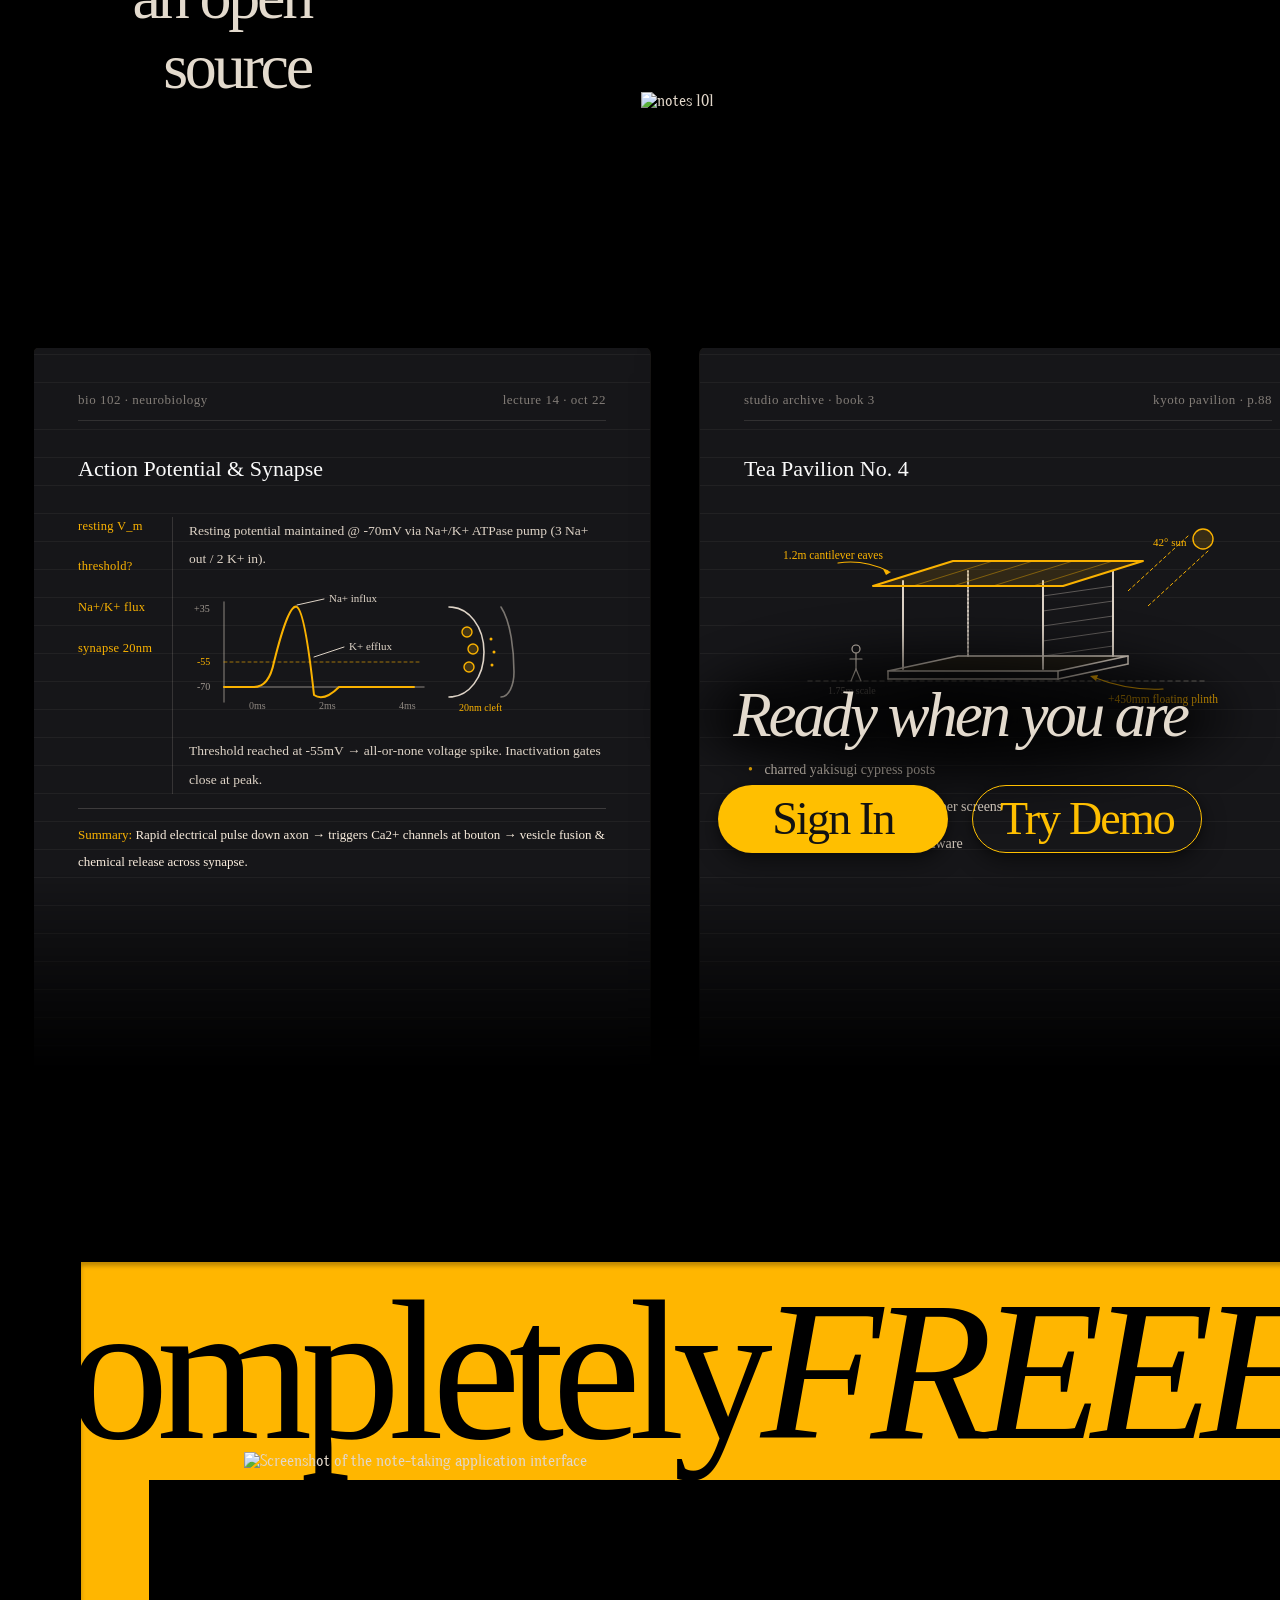
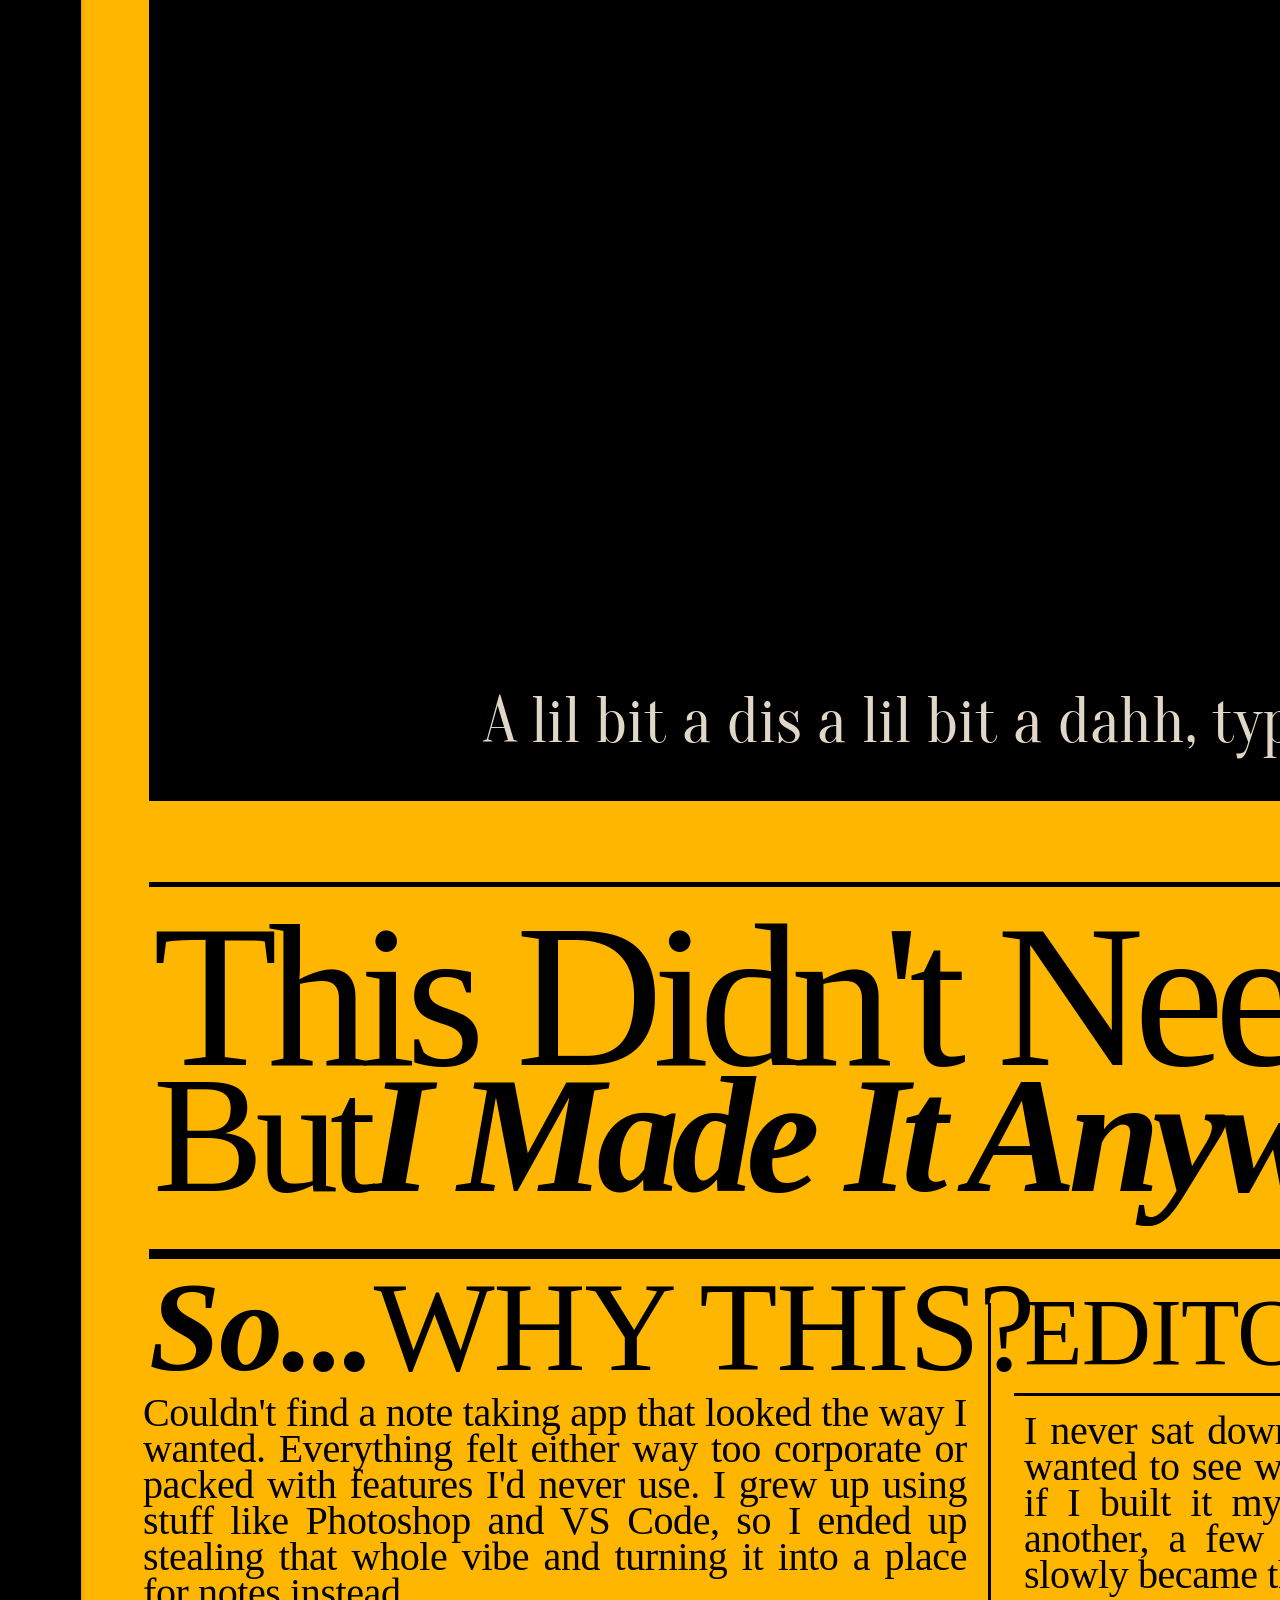
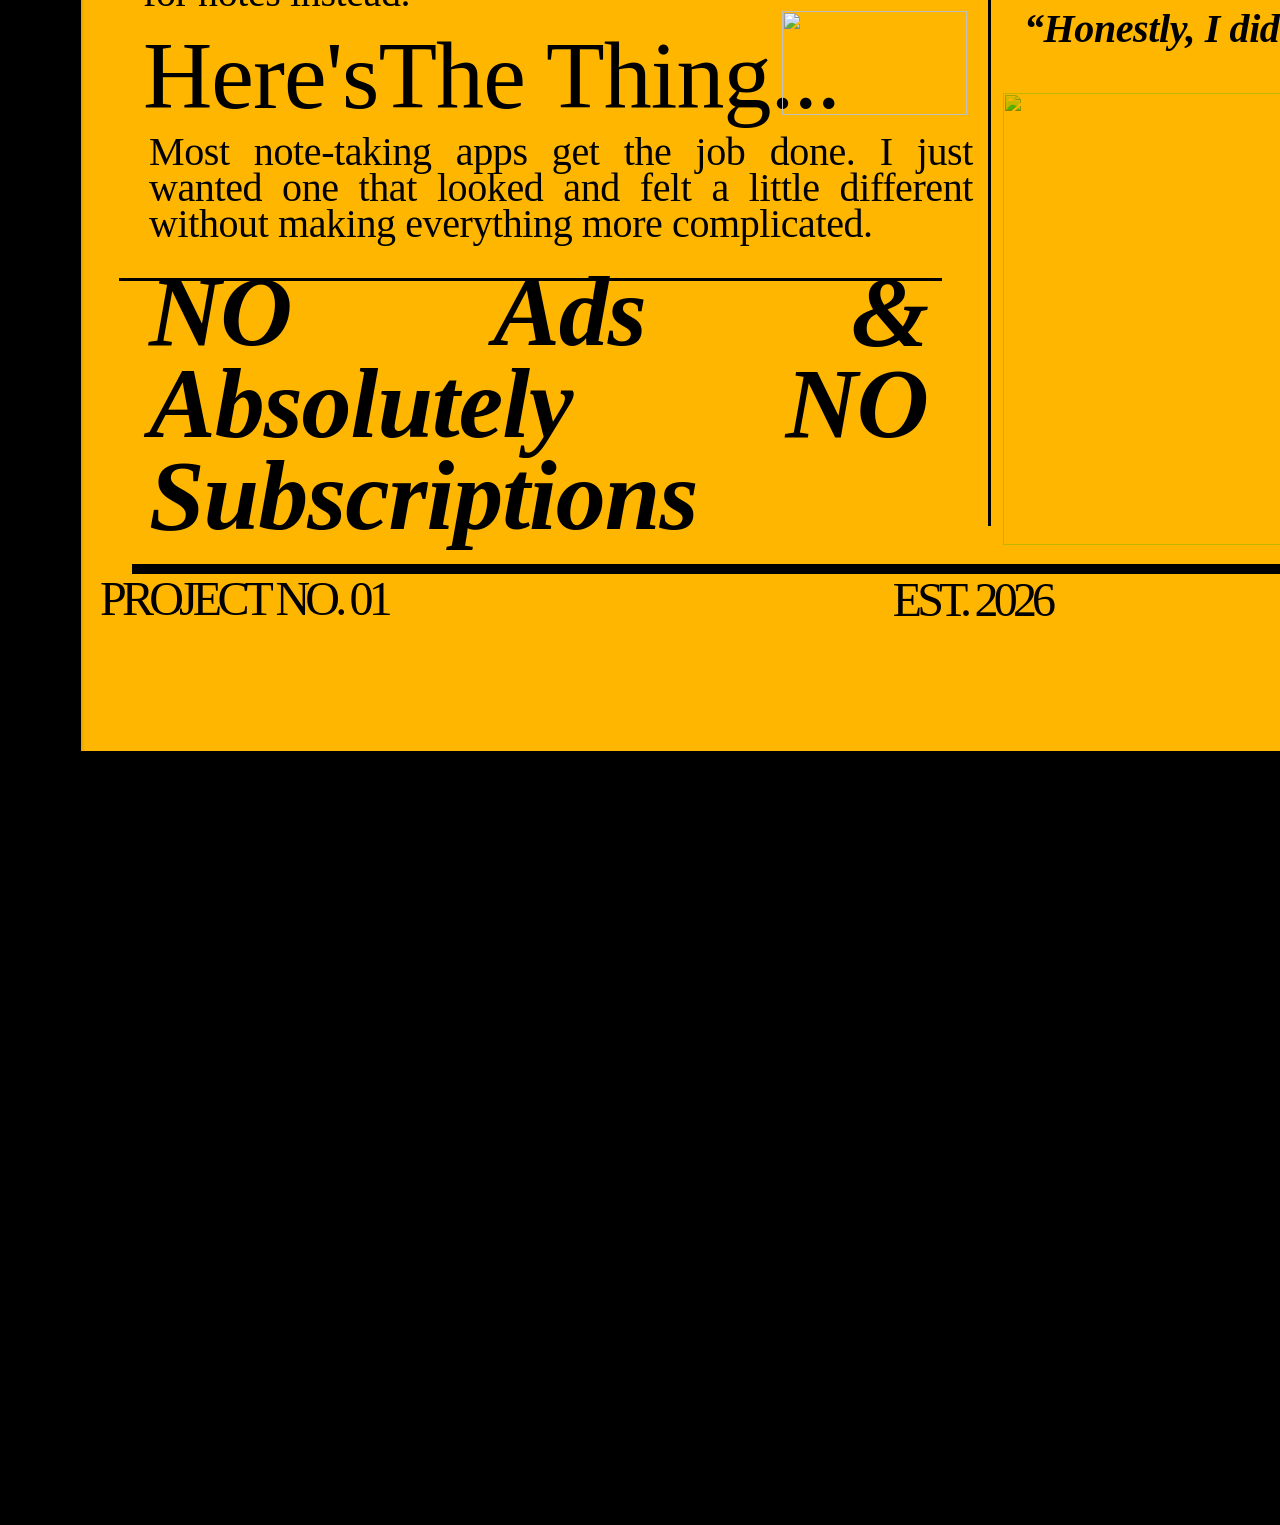
==== commit 6a6a432f: "Restore previous version with diverse real-world note patterns and diagrams" ====
--- a/index.html
+++ b/index.html
@@ -62,12 +62,399 @@
         <!-- Layer 7 (bottom): moving pages track with authentic student notes & sketches -->
         <div class="hero__pages" id="heroPages" aria-label="Notebook page previews">
           <div class="hero__pages-track">
-            <div class="hero__page" aria-hidden="true"></div>
-            <div class="hero__page" aria-hidden="true"></div>
-            <div class="hero__page" aria-hidden="true"></div>
-            <div class="hero__page" aria-hidden="true"></div>
-            <div class="hero__page" aria-hidden="true"></div>
-            <div class="hero__page" aria-hidden="true"></div>
+            <!-- Page 1: Person 1 (Biology Student — Cornell Academic Note, DENSE) -->
+            <div class="hero__page" aria-hidden="true">
+              <div class="hero__page-content">
+                <div class="hero__page-header">
+                  <span class="hero__page-header-field">bio 102 &middot; neurobiology</span>
+                  <span class="hero__page-header-field">lecture 14 &middot; oct 22</span>
+                </div>
+                <h3 class="hero__page-hand-title">Action Potential &amp; Synapse</h3>
+                <div class="note-cornell">
+                  <div class="note-cornell__cues">
+                    <span class="note-cornell__cue">resting V_m</span>
+                    <span class="note-cornell__cue">threshold?</span>
+                    <span class="note-cornell__cue">Na+/K+ flux</span>
+                    <span class="note-cornell__cue">synapse 20nm</span>
+                  </div>
+                  <div class="note-cornell__main">
+                    <p class="note-cornell__p">Resting potential maintained @ -70mV via Na+/K+ ATPase pump (3 Na+ out / 2 K+ in).</p>
+                    <div class="note-cornell__sketch">
+                      <svg width="380" height="130" viewBox="0 0 380 130" fill="none" stroke="#E2D7CA" stroke-width="1.5" stroke-linecap="round" stroke-linejoin="round">
+                        <!-- Axes -->
+                        <line x1="35" y1="15" x2="35" y2="115" stroke="rgba(226,215,202,0.4)"/>
+                        <line x1="35" y1="100" x2="235" y2="100" stroke="rgba(226,215,202,0.4)"/>
+                        <text x="5" y="25" fill="rgba(226,215,202,0.7)" font-family="'Homemade Apple', cursive" font-size="10" stroke="none">+35</text>
+                        <text x="8" y="78" fill="#FFB600" font-family="'Homemade Apple', cursive" font-size="10" stroke="none">-55</text>
+                        <text x="8" y="103" fill="rgba(226,215,202,0.7)" font-family="'Homemade Apple', cursive" font-size="10" stroke="none">-70</text>
+                        <line x1="35" y1="75" x2="230" y2="75" stroke="#FFB600" stroke-width="1" stroke-dasharray="3 3" opacity="0.6"/>
+                        <!-- Spike Curve -->
+                        <path d="M 35 100 L 65 100 Q 80 100 85 75 Q 100 15 108 20 Q 116 25 125 108 Q 135 115 150 100 L 225 100" stroke="#FFB600" stroke-width="2" fill="none"/>
+                        <path d="M 108 18 L 135 12" stroke="#E2D7CA" stroke-width="1"/>
+                        <text x="140" y="15" fill="#E2D7CA" font-family="'Homemade Apple', cursive" font-size="11" stroke="none">Na+ influx</text>
+                        <path d="M 125 70 L 155 60" stroke="#E2D7CA" stroke-width="1"/>
+                        <text x="160" y="63" fill="#E2D7CA" font-family="'Homemade Apple', cursive" font-size="11" stroke="none">K+ efflux</text>
+                        <text x="60" y="122" fill="rgba(226,215,202,0.6)" font-family="'Homemade Apple', cursive" font-size="10" stroke="none">0ms</text>
+                        <text x="130" y="122" fill="rgba(226,215,202,0.6)" font-family="'Homemade Apple', cursive" font-size="10" stroke="none">2ms</text>
+                        <text x="210" y="122" fill="rgba(226,215,202,0.6)" font-family="'Homemade Apple', cursive" font-size="10" stroke="none">4ms</text>
+                        <!-- Synaptic Cleft Doodle -->
+                        <path d="M 260 20 C 280 20 295 40 295 65 C 295 90 280 110 260 110" stroke="#E2D7CA" stroke-width="1.6"/>
+                        <circle cx="278" cy="45" r="5" stroke="#FFB600" stroke-width="1.4" fill="rgba(255,182,0,0.2)"/>
+                        <circle cx="284" cy="62" r="5" stroke="#FFB600" stroke-width="1.4" fill="rgba(255,182,0,0.2)"/>
+                        <circle cx="280" cy="80" r="5" stroke="#FFB600" stroke-width="1.4" fill="rgba(255,182,0,0.2)"/>
+                        <path d="M 312 20 C 322 35 325 65 325 85 C 325 98 320 110 312 110" stroke="rgba(226,215,202,0.5)" stroke-width="1.6"/>
+                        <circle cx="302" cy="52" r="1.5" fill="#FFB600" stroke="none"/>
+                        <circle cx="305" cy="65" r="1.5" fill="#FFB600" stroke="none"/>
+                        <circle cx="303" cy="78" r="1.5" fill="#FFB600" stroke="none"/>
+                        <text x="270" y="124" fill="#FFB600" font-family="'Homemade Apple', cursive" font-size="10" stroke="none">20nm cleft</text>
+                      </svg>
+                    </div>
+                    <p class="note-cornell__p">Threshold reached at -55mV &rarr; all-or-none voltage spike. Inactivation gates close at peak.</p>
+                  </div>
+                </div>
+                <div class="note-cornell__summary">
+                  <strong>Summary:</strong> Rapid electrical pulse down axon &rarr; triggers Ca2+ channels at bouton &rarr; vesicle fusion &amp; chemical release across synapse.
+                </div>
+              </div>
+            </div>
+
+            <!-- Page 2: Person 2 (Architect / Designer — Airy Concept Sketchnote, SPARSE) -->
+            <div class="hero__page" aria-hidden="true">
+              <div class="hero__page-content">
+                <div class="hero__page-header">
+                  <span class="hero__page-header-field">studio archive &middot; book 3</span>
+                  <span class="hero__page-header-field">kyoto pavilion &middot; p.88</span>
+                </div>
+                <h3 class="hero__page-hand-title">Tea Pavilion No. 4</h3>
+                <div class="note-arch">
+                  <div class="note-arch__sketch-wrap">
+                    <svg width="480" height="200" viewBox="0 0 480 200" fill="none" stroke="#E2D7CA" stroke-width="1.5" stroke-linecap="round" stroke-linejoin="round">
+                      <line x1="40" y1="160" x2="440" y2="160" stroke="rgba(226,215,202,0.3)" stroke-dasharray="4 4"/>
+                      <polygon points="120,150 290,150 360,135 190,135" stroke="#E2D7CA" stroke-width="1.6" fill="rgba(255,182,0,0.06)"/>
+                      <line x1="120" y1="150" x2="120" y2="158" stroke="#E2D7CA" stroke-width="1.5"/>
+                      <line x1="290" y1="150" x2="290" y2="158" stroke="#E2D7CA" stroke-width="1.5"/>
+                      <line x1="360" y1="135" x2="360" y2="143" stroke="#E2D7CA" stroke-width="1.5"/>
+                      <line x1="120" y1="158" x2="290" y2="158" stroke="#E2D7CA" stroke-width="1.5"/>
+                      <line x1="290" y1="158" x2="360" y2="143" stroke="#E2D7CA" stroke-width="1.5"/>
+                      <line x1="135" y1="148" x2="135" y2="60" stroke="#E2D7CA" stroke-width="2"/>
+                      <line x1="275" y1="148" x2="275" y2="60" stroke="#E2D7CA" stroke-width="2"/>
+                      <line x1="200" y1="135" x2="200" y2="50" stroke="#E2D7CA" stroke-width="1.8" stroke-dasharray="2 2"/>
+                      <line x1="345" y1="135" x2="345" y2="50" stroke="#E2D7CA" stroke-width="2"/>
+                      <polygon points="105,65 295,65 375,40 185,40" stroke="#FFB600" stroke-width="2" fill="rgba(255,182,0,0.12)"/>
+                      <line x1="145" y1="65" x2="225" y2="40" stroke="rgba(255,182,0,0.4)" stroke-width="1"/>
+                      <line x1="185" y1="65" x2="265" y2="40" stroke="rgba(255,182,0,0.4)" stroke-width="1"/>
+                      <line x1="225" y1="65" x2="305" y2="40" stroke="rgba(255,182,0,0.4)" stroke-width="1"/>
+                      <line x1="265" y1="65" x2="345" y2="40" stroke="rgba(255,182,0,0.4)" stroke-width="1"/>
+                      <line x1="275" y1="75" x2="345" y2="65" stroke="rgba(226,215,202,0.35)" stroke-width="1"/>
+                      <line x1="275" y1="90" x2="345" y2="80" stroke="rgba(226,215,202,0.35)" stroke-width="1"/>
+                      <line x1="275" y1="105" x2="345" y2="95" stroke="rgba(226,215,202,0.35)" stroke-width="1"/>
+                      <line x1="275" y1="120" x2="345" y2="110" stroke="rgba(226,215,202,0.35)" stroke-width="1"/>
+                      <line x1="275" y1="135" x2="345" y2="125" stroke="rgba(226,215,202,0.35)" stroke-width="1"/>
+                      <path d="M 420 15 L 360 70" stroke="#FFB600" stroke-width="1" stroke-dasharray="3 3"/>
+                      <path d="M 440 30 L 380 85" stroke="#FFB600" stroke-width="1" stroke-dasharray="3 3"/>
+                      <circle cx="435" cy="18" r="10" stroke="#FFB600" stroke-width="1.4" fill="rgba(255,182,0,0.15)"/>
+                      <text x="385" y="25" fill="#FFB600" font-family="'Homemade Apple', cursive" font-size="11" stroke="none">42&#176; sun</text>
+                      <circle cx="88" cy="128" r="4" stroke="#E2D7CA" stroke-width="1.2"/>
+                      <line x1="88" y1="132" x2="88" y2="148" stroke="#E2D7CA" stroke-width="1.2"/>
+                      <line x1="88" y1="148" x2="83" y2="160" stroke="#E2D7CA" stroke-width="1.2"/>
+                      <line x1="88" y1="148" x2="93" y2="160" stroke="#E2D7CA" stroke-width="1.2"/>
+                      <line x1="82" y1="138" x2="94" y2="138" stroke="#E2D7CA" stroke-width="1.2"/>
+                      <text x="60" y="173" fill="rgba(226,215,202,0.6)" font-family="'Homemade Apple', cursive" font-size="10" stroke="none">1.75m scale</text>
+                      <path d="M 70 42 Q 95 38 120 50" stroke="#FFB600" stroke-width="1.2"/>
+                      <polygon points="123,51 115,48 118,54" fill="#FFB600" stroke="none"/>
+                      <text x="15" y="38" fill="#FFB600" font-family="'Homemade Apple', cursive" font-size="11.5" stroke="none">1.2m cantilever eaves</text>
+                      <path d="M 395 168 Q 360 170 325 156" stroke="#FFB600" stroke-width="1.2"/>
+                      <polygon points="322,155 330,154 328,160" fill="#FFB600" stroke="none"/>
+                      <text x="340" y="182" fill="#FFB600" font-family="'Homemade Apple', cursive" font-size="11.5" stroke="none">+450mm floating plinth</text>
+                    </svg>
+                  </div>
+                  <div class="note-arch__palette">
+                    <div class="note-arch__item"><span class="note-arch__item-bullet">&bull;</span> charred yakisugi cypress posts</div>
+                    <div class="note-arch__item"><span class="note-arch__item-bullet">&bull;</span> handmade translucent washi paper screens</div>
+                    <div class="note-arch__item"><span class="note-arch__item-bullet">&bull;</span> raw blackened steel pivot hardware</div>
+                  </div>
+                </div>
+              </div>
+            </div>
+
+            <!-- Page 3: Person 3 (Artisan Baker — Process Formula & Timeline Log, STRUCTURED) -->
+            <div class="hero__page" aria-hidden="true">
+              <div class="hero__page-content">
+                <div class="hero__page-header">
+                  <span class="hero__page-header-field">log #42 &middot; country sourdough</span>
+                  <span class="hero__page-header-field">78% hydration &middot; 24&deg;c</span>
+                </div>
+                <h3 class="hero__page-hand-title">Batch Log &amp; Proofing Curve</h3>
+                <div class="note-baker">
+                  <table class="note-table">
+                    <thead>
+                      <tr>
+                        <th>Ingredient</th>
+                        <th>Weight</th>
+                        <th>Baker's %</th>
+                        <th>Notes</th>
+                      </tr>
+                    </thead>
+                    <tbody>
+                      <tr>
+                        <td>Bread Flour</td>
+                        <td>450g</td>
+                        <td>90%</td>
+                        <td>12.7% protein</td>
+                      </tr>
+                      <tr>
+                        <td>Stoneground Rye</td>
+                        <td>50g</td>
+                        <td>10%</td>
+                        <td>whole grain</td>
+                      </tr>
+                      <tr>
+                        <td>Warm Water (30&deg;C)</td>
+                        <td>390g</td>
+                        <td>78%</td>
+                        <td>filtered</td>
+                      </tr>
+                      <tr>
+                        <td>Active Levain</td>
+                        <td>100g</td>
+                        <td>20%</td>
+                        <td>peak rise</td>
+                      </tr>
+                      <tr>
+                        <td>Fine Sea Salt</td>
+                        <td>10g</td>
+                        <td>2%</td>
+                        <td>dissolved</td>
+                      </tr>
+                    </tbody>
+                  </table>
+                  <div class="note-baker__timeline-wrap">
+                    <svg width="480" height="120" viewBox="0 0 480 120" fill="none" stroke="#E2D7CA" stroke-width="1.5" stroke-linecap="round" stroke-linejoin="round">
+                      <line x1="25" y1="35" x2="455" y2="35" stroke="rgba(226,215,202,0.4)" stroke-width="2"/>
+                      <circle cx="35" cy="35" r="5" fill="#FFB600" stroke="#FFB600" stroke-width="2"/>
+                      <text x="15" y="18" fill="#FFB600" font-family="'Homemade Apple', cursive" font-size="11" stroke="none">08:00</text>
+                      <text x="12" y="58" fill="#E2D7CA" font-family="'Homemade Apple', cursive" font-size="11" stroke="none">Autolyse</text>
+                      <circle cx="135" cy="35" r="5" fill="#FFB600" stroke="#FFB600" stroke-width="2"/>
+                      <text x="115" y="18" fill="#FFB600" font-family="'Homemade Apple', cursive" font-size="11" stroke="none">09:30</text>
+                      <text x="108" y="58" fill="#E2D7CA" font-family="'Homemade Apple', cursive" font-size="11" stroke="none">Coil Folds &#215;4</text>
+                      <circle cx="245" cy="35" r="5" fill="#FFB600" stroke="#FFB600" stroke-width="2"/>
+                      <text x="225" y="18" fill="#FFB600" font-family="'Homemade Apple', cursive" font-size="11" stroke="none">13:00</text>
+                      <text x="218" y="58" fill="#E2D7CA" font-family="'Homemade Apple', cursive" font-size="11" stroke="none">+40% Rise</text>
+                      <circle cx="355" cy="35" r="5" fill="#FFB600" stroke="#FFB600" stroke-width="2"/>
+                      <text x="335" y="18" fill="#FFB600" font-family="'Homemade Apple', cursive" font-size="11" stroke="none">14:00</text>
+                      <text x="332" y="58" fill="#E2D7CA" font-family="'Homemade Apple', cursive" font-size="11" stroke="none">Shape/Banneton</text>
+                      <circle cx="445" cy="35" r="5" fill="rgba(255,182,0,0.4)" stroke="#FFB600" stroke-width="2"/>
+                      <text x="420" y="18" fill="#FFB600" font-family="'Homemade Apple', cursive" font-size="11" stroke="none">Overnight</text>
+                      <text x="422" y="58" fill="#E2D7CA" font-family="'Homemade Apple', cursive" font-size="11" stroke="none">4&#176;C Retard</text>
+                      <path d="M 60 108 Q 120 75 190 108" stroke="rgba(226,215,202,0.6)" stroke-width="1.8" fill="rgba(255,182,0,0.05)"/>
+                      <path d="M 105 87 L 125 76" stroke="#FFB600" stroke-width="2"/>
+                      <path d="M 120 78 Q 130 84 135 90" stroke="#FFB600" stroke-width="1.5" stroke-dasharray="2 2"/>
+                      <text x="205" y="98" fill="#FFB600" font-family="'Homemade Apple', cursive" font-size="11.5" stroke="none">45&#176; blade angle &#8594; 30mm ear expansion</text>
+                    </svg>
+                  </div>
+                  <div class="note-baker__obs">
+                    <strong>Bake note:</strong> Oven preheated to <del>500&deg;F</del> 475&deg;F Dutch oven &middot; 20m lid on + steam &rarr; crisp blistering!
+                  </div>
+                </div>
+              </div>
+            </div>
+
+            <!-- Page 4: Loop Duplicate of Page 1 (for seamless infinite carousel) -->
+            <div class="hero__page" aria-hidden="true">
+              <div class="hero__page-content">
+                <div class="hero__page-header">
+                  <span class="hero__page-header-field">bio 102 &middot; neurobiology</span>
+                  <span class="hero__page-header-field">lecture 14 &middot; oct 22</span>
+                </div>
+                <h3 class="hero__page-hand-title">Action Potential &amp; Synapse</h3>
+                <div class="note-cornell">
+                  <div class="note-cornell__cues">
+                    <span class="note-cornell__cue">resting V_m</span>
+                    <span class="note-cornell__cue">threshold?</span>
+                    <span class="note-cornell__cue">Na+/K+ flux</span>
+                    <span class="note-cornell__cue">synapse 20nm</span>
+                  </div>
+                  <div class="note-cornell__main">
+                    <p class="note-cornell__p">Resting potential maintained @ -70mV via Na+/K+ ATPase pump (3 Na+ out / 2 K+ in).</p>
+                    <div class="note-cornell__sketch">
+                      <svg width="380" height="130" viewBox="0 0 380 130" fill="none" stroke="#E2D7CA" stroke-width="1.5" stroke-linecap="round" stroke-linejoin="round">
+                        <!-- Axes -->
+                        <line x1="35" y1="15" x2="35" y2="115" stroke="rgba(226,215,202,0.4)"/>
+                        <line x1="35" y1="100" x2="235" y2="100" stroke="rgba(226,215,202,0.4)"/>
+                        <text x="5" y="25" fill="rgba(226,215,202,0.7)" font-family="'Homemade Apple', cursive" font-size="10" stroke="none">+35</text>
+                        <text x="8" y="78" fill="#FFB600" font-family="'Homemade Apple', cursive" font-size="10" stroke="none">-55</text>
+                        <text x="8" y="103" fill="rgba(226,215,202,0.7)" font-family="'Homemade Apple', cursive" font-size="10" stroke="none">-70</text>
+                        <line x1="35" y1="75" x2="230" y2="75" stroke="#FFB600" stroke-width="1" stroke-dasharray="3 3" opacity="0.6"/>
+                        <!-- Spike Curve -->
+                        <path d="M 35 100 L 65 100 Q 80 100 85 75 Q 100 15 108 20 Q 116 25 125 108 Q 135 115 150 100 L 225 100" stroke="#FFB600" stroke-width="2" fill="none"/>
+                        <path d="M 108 18 L 135 12" stroke="#E2D7CA" stroke-width="1"/>
+                        <text x="140" y="15" fill="#E2D7CA" font-family="'Homemade Apple', cursive" font-size="11" stroke="none">Na+ influx</text>
+                        <path d="M 125 70 L 155 60" stroke="#E2D7CA" stroke-width="1"/>
+                        <text x="160" y="63" fill="#E2D7CA" font-family="'Homemade Apple', cursive" font-size="11" stroke="none">K+ efflux</text>
+                        <text x="60" y="122" fill="rgba(226,215,202,0.6)" font-family="'Homemade Apple', cursive" font-size="10" stroke="none">0ms</text>
+                        <text x="130" y="122" fill="rgba(226,215,202,0.6)" font-family="'Homemade Apple', cursive" font-size="10" stroke="none">2ms</text>
+                        <text x="210" y="122" fill="rgba(226,215,202,0.6)" font-family="'Homemade Apple', cursive" font-size="10" stroke="none">4ms</text>
+                        <!-- Synaptic Cleft Doodle -->
+                        <path d="M 260 20 C 280 20 295 40 295 65 C 295 90 280 110 260 110" stroke="#E2D7CA" stroke-width="1.6"/>
+                        <circle cx="278" cy="45" r="5" stroke="#FFB600" stroke-width="1.4" fill="rgba(255,182,0,0.2)"/>
+                        <circle cx="284" cy="62" r="5" stroke="#FFB600" stroke-width="1.4" fill="rgba(255,182,0,0.2)"/>
+                        <circle cx="280" cy="80" r="5" stroke="#FFB600" stroke-width="1.4" fill="rgba(255,182,0,0.2)"/>
+                        <path d="M 312 20 C 322 35 325 65 325 85 C 325 98 320 110 312 110" stroke="rgba(226,215,202,0.5)" stroke-width="1.6"/>
+                        <circle cx="302" cy="52" r="1.5" fill="#FFB600" stroke="none"/>
+                        <circle cx="305" cy="65" r="1.5" fill="#FFB600" stroke="none"/>
+                        <circle cx="303" cy="78" r="1.5" fill="#FFB600" stroke="none"/>
+                        <text x="270" y="124" fill="#FFB600" font-family="'Homemade Apple', cursive" font-size="10" stroke="none">20nm cleft</text>
+                      </svg>
+                    </div>
+                    <p class="note-cornell__p">Threshold reached at -55mV &rarr; all-or-none voltage spike. Inactivation gates close at peak.</p>
+                  </div>
+                </div>
+                <div class="note-cornell__summary">
+                  <strong>Summary:</strong> Rapid electrical pulse down axon &rarr; triggers Ca2+ channels at bouton &rarr; vesicle fusion &amp; chemical release across synapse.
+                </div>
+              </div>
+            </div>
+
+            <!-- Page 5: Loop Duplicate of Page 2 (for seamless infinite carousel) -->
+            <div class="hero__page" aria-hidden="true">
+              <div class="hero__page-content">
+                <div class="hero__page-header">
+                  <span class="hero__page-header-field">studio archive &middot; book 3</span>
+                  <span class="hero__page-header-field">kyoto pavilion &middot; p.88</span>
+                </div>
+                <h3 class="hero__page-hand-title">Tea Pavilion No. 4</h3>
+                <div class="note-arch">
+                  <div class="note-arch__sketch-wrap">
+                    <svg width="480" height="200" viewBox="0 0 480 200" fill="none" stroke="#E2D7CA" stroke-width="1.5" stroke-linecap="round" stroke-linejoin="round">
+                      <line x1="40" y1="160" x2="440" y2="160" stroke="rgba(226,215,202,0.3)" stroke-dasharray="4 4"/>
+                      <polygon points="120,150 290,150 360,135 190,135" stroke="#E2D7CA" stroke-width="1.6" fill="rgba(255,182,0,0.06)"/>
+                      <line x1="120" y1="150" x2="120" y2="158" stroke="#E2D7CA" stroke-width="1.5"/>
+                      <line x1="290" y1="150" x2="290" y2="158" stroke="#E2D7CA" stroke-width="1.5"/>
+                      <line x1="360" y1="135" x2="360" y2="143" stroke="#E2D7CA" stroke-width="1.5"/>
+                      <line x1="120" y1="158" x2="290" y2="158" stroke="#E2D7CA" stroke-width="1.5"/>
+                      <line x1="290" y1="158" x2="360" y2="143" stroke="#E2D7CA" stroke-width="1.5"/>
+                      <line x1="135" y1="148" x2="135" y2="60" stroke="#E2D7CA" stroke-width="2"/>
+                      <line x1="275" y1="148" x2="275" y2="60" stroke="#E2D7CA" stroke-width="2"/>
+                      <line x1="200" y1="135" x2="200" y2="50" stroke="#E2D7CA" stroke-width="1.8" stroke-dasharray="2 2"/>
+                      <line x1="345" y1="135" x2="345" y2="50" stroke="#E2D7CA" stroke-width="2"/>
+                      <polygon points="105,65 295,65 375,40 185,40" stroke="#FFB600" stroke-width="2" fill="rgba(255,182,0,0.12)"/>
+                      <line x1="145" y1="65" x2="225" y2="40" stroke="rgba(255,182,0,0.4)" stroke-width="1"/>
+                      <line x1="185" y1="65" x2="265" y2="40" stroke="rgba(255,182,0,0.4)" stroke-width="1"/>
+                      <line x1="225" y1="65" x2="305" y2="40" stroke="rgba(255,182,0,0.4)" stroke-width="1"/>
+                      <line x1="265" y1="65" x2="345" y2="40" stroke="rgba(255,182,0,0.4)" stroke-width="1"/>
+                      <line x1="275" y1="75" x2="345" y2="65" stroke="rgba(226,215,202,0.35)" stroke-width="1"/>
+                      <line x1="275" y1="90" x2="345" y2="80" stroke="rgba(226,215,202,0.35)" stroke-width="1"/>
+                      <line x1="275" y1="105" x2="345" y2="95" stroke="rgba(226,215,202,0.35)" stroke-width="1"/>
+                      <line x1="275" y1="120" x2="345" y2="110" stroke="rgba(226,215,202,0.35)" stroke-width="1"/>
+                      <line x1="275" y1="135" x2="345" y2="125" stroke="rgba(226,215,202,0.35)" stroke-width="1"/>
+                      <path d="M 420 15 L 360 70" stroke="#FFB600" stroke-width="1" stroke-dasharray="3 3"/>
+                      <path d="M 440 30 L 380 85" stroke="#FFB600" stroke-width="1" stroke-dasharray="3 3"/>
+                      <circle cx="435" cy="18" r="10" stroke="#FFB600" stroke-width="1.4" fill="rgba(255,182,0,0.15)"/>
+                      <text x="385" y="25" fill="#FFB600" font-family="'Homemade Apple', cursive" font-size="11" stroke="none">42&#176; sun</text>
+                      <circle cx="88" cy="128" r="4" stroke="#E2D7CA" stroke-width="1.2"/>
+                      <line x1="88" y1="132" x2="88" y2="148" stroke="#E2D7CA" stroke-width="1.2"/>
+                      <line x1="88" y1="148" x2="83" y2="160" stroke="#E2D7CA" stroke-width="1.2"/>
+                      <line x1="88" y1="148" x2="93" y2="160" stroke="#E2D7CA" stroke-width="1.2"/>
+                      <line x1="82" y1="138" x2="94" y2="138" stroke="#E2D7CA" stroke-width="1.2"/>
+                      <text x="60" y="173" fill="rgba(226,215,202,0.6)" font-family="'Homemade Apple', cursive" font-size="10" stroke="none">1.75m scale</text>
+                      <path d="M 70 42 Q 95 38 120 50" stroke="#FFB600" stroke-width="1.2"/>
+                      <polygon points="123,51 115,48 118,54" fill="#FFB600" stroke="none"/>
+                      <text x="15" y="38" fill="#FFB600" font-family="'Homemade Apple', cursive" font-size="11.5" stroke="none">1.2m cantilever eaves</text>
+                      <path d="M 395 168 Q 360 170 325 156" stroke="#FFB600" stroke-width="1.2"/>
+                      <polygon points="322,155 330,154 328,160" fill="#FFB600" stroke="none"/>
+                      <text x="340" y="182" fill="#FFB600" font-family="'Homemade Apple', cursive" font-size="11.5" stroke="none">+450mm floating plinth</text>
+                    </svg>
+                  </div>
+                  <div class="note-arch__palette">
+                    <div class="note-arch__item"><span class="note-arch__item-bullet">&bull;</span> charred yakisugi cypress posts</div>
+                    <div class="note-arch__item"><span class="note-arch__item-bullet">&bull;</span> handmade translucent washi paper screens</div>
+                    <div class="note-arch__item"><span class="note-arch__item-bullet">&bull;</span> raw blackened steel pivot hardware</div>
+                  </div>
+                </div>
+              </div>
+            </div>
+
+            <!-- Page 6: Loop Duplicate of Page 3 (for seamless infinite carousel) -->
+            <div class="hero__page" aria-hidden="true">
+              <div class="hero__page-content">
+                <div class="hero__page-header">
+                  <span class="hero__page-header-field">log #42 &middot; country sourdough</span>
+                  <span class="hero__page-header-field">78% hydration &middot; 24&deg;c</span>
+                </div>
+                <h3 class="hero__page-hand-title">Batch Log &amp; Proofing Curve</h3>
+                <div class="note-baker">
+                  <table class="note-table">
+                    <thead>
+                      <tr>
+                        <th>Ingredient</th>
+                        <th>Weight</th>
+                        <th>Baker's %</th>
+                        <th>Notes</th>
+                      </tr>
+                    </thead>
+                    <tbody>
+                      <tr>
+                        <td>Bread Flour</td>
+                        <td>450g</td>
+                        <td>90%</td>
+                        <td>12.7% protein</td>
+                      </tr>
+                      <tr>
+                        <td>Stoneground Rye</td>
+                        <td>50g</td>
+                        <td>10%</td>
+                        <td>whole grain</td>
+                      </tr>
+                      <tr>
+                        <td>Warm Water (30&deg;C)</td>
+                        <td>390g</td>
+                        <td>78%</td>
+                        <td>filtered</td>
+                      </tr>
+                      <tr>
+                        <td>Active Levain</td>
+                        <td>100g</td>
+                        <td>20%</td>
+                        <td>peak rise</td>
+                      </tr>
+                      <tr>
+                        <td>Fine Sea Salt</td>
+                        <td>10g</td>
+                        <td>2%</td>
+                        <td>dissolved</td>
+                      </tr>
+                    </tbody>
+                  </table>
+                  <div class="note-baker__timeline-wrap">
+                    <svg width="480" height="120" viewBox="0 0 480 120" fill="none" stroke="#E2D7CA" stroke-width="1.5" stroke-linecap="round" stroke-linejoin="round">
+                      <line x1="25" y1="35" x2="455" y2="35" stroke="rgba(226,215,202,0.4)" stroke-width="2"/>
+                      <circle cx="35" cy="35" r="5" fill="#FFB600" stroke="#FFB600" stroke-width="2"/>
+                      <text x="15" y="18" fill="#FFB600" font-family="'Homemade Apple', cursive" font-size="11" stroke="none">08:00</text>
+                      <text x="12" y="58" fill="#E2D7CA" font-family="'Homemade Apple', cursive" font-size="11" stroke="none">Autolyse</text>
+                      <circle cx="135" cy="35" r="5" fill="#FFB600" stroke="#FFB600" stroke-width="2"/>
+                      <text x="115" y="18" fill="#FFB600" font-family="'Homemade Apple', cursive" font-size="11" stroke="none">09:30</text>
+                      <text x="108" y="58" fill="#E2D7CA" font-family="'Homemade Apple', cursive" font-size="11" stroke="none">Coil Folds &#215;4</text>
+                      <circle cx="245" cy="35" r="5" fill="#FFB600" stroke="#FFB600" stroke-width="2"/>
+                      <text x="225" y="18" fill="#FFB600" font-family="'Homemade Apple', cursive" font-size="11" stroke="none">13:00</text>
+                      <text x="218" y="58" fill="#E2D7CA" font-family="'Homemade Apple', cursive" font-size="11" stroke="none">+40% Rise</text>
+                      <circle cx="355" cy="35" r="5" fill="#FFB600" stroke="#FFB600" stroke-width="2"/>
+                      <text x="335" y="18" fill="#FFB600" font-family="'Homemade Apple', cursive" font-size="11" stroke="none">14:00</text>
+                      <text x="332" y="58" fill="#E2D7CA" font-family="'Homemade Apple', cursive" font-size="11" stroke="none">Shape/Banneton</text>
+                      <circle cx="445" cy="35" r="5" fill="rgba(255,182,0,0.4)" stroke="#FFB600" stroke-width="2"/>
+                      <text x="420" y="18" fill="#FFB600" font-family="'Homemade Apple', cursive" font-size="11" stroke="none">Overnight</text>
+                      <text x="422" y="58" fill="#E2D7CA" font-family="'Homemade Apple', cursive" font-size="11" stroke="none">4&#176;C Retard</text>
+                      <path d="M 60 108 Q 120 75 190 108" stroke="rgba(226,215,202,0.6)" stroke-width="1.8" fill="rgba(255,182,0,0.05)"/>
+                      <path d="M 105 87 L 125 76" stroke="#FFB600" stroke-width="2"/>
+                      <path d="M 120 78 Q 130 84 135 90" stroke="#FFB600" stroke-width="1.5" stroke-dasharray="2 2"/>
+                      <text x="205" y="98" fill="#FFB600" font-family="'Homemade Apple', cursive" font-size="11.5" stroke="none">45&#176; blade angle &#8594; 30mm ear expansion</text>
+                    </svg>
+                  </div>
+                  <div class="note-baker__obs">
+                    <strong>Bake note:</strong> Oven preheated to <del>500&deg;F</del> 475&deg;F Dutch oven &middot; 20m lid on + steam &rarr; crisp blistering!
+                  </div>
+                </div>
+              </div>
+            </div>
           </div>
         </div>
 
--- a/landing.css
+++ b/landing.css
@@ -264,9 +264,230 @@
   overflow: hidden;
   box-sizing: border-box;
   background-color: #161619;
+  background-image: repeating-linear-gradient(
+    to bottom,
+    transparent,
+    transparent 27px,
+    rgba(226, 215, 202, 0.055) 27px,
+    rgba(226, 215, 202, 0.055) 28px
+  );
+  background-position: 0 54px;
   box-shadow: 
     0 25px 60px rgba(0, 0, 0, 0.75),
     0 0 0 1px rgba(226, 215, 202, 0.12);
+}
+
+/* Main Content Layout */
+.hero__page-content {
+  position: relative;
+  padding: 44px 44px;
+  height: 100%;
+  display: flex;
+  flex-direction: column;
+  color: #E2D7CA;
+  box-sizing: border-box;
+  opacity: 0.98;
+}
+
+/* Realistic Printed Header Area */
+.hero__page-header {
+  display: flex;
+  justify-content: space-between;
+  align-items: baseline;
+  padding-bottom: 12px;
+  border-bottom: 1px solid rgba(226, 215, 202, 0.14);
+  margin-bottom: 28px;
+  width: 100%;
+}
+
+.hero__page-header-field {
+  font-family: 'Homemade Apple', cursive;
+  font-size: 13px;
+  letter-spacing: 0.04em;
+  color: rgba(226, 215, 202, 0.55);
+}
+
+.hero__page-header-field strong {
+  font-family: 'Homemade Apple', cursive;
+  font-size: 13px;
+  color: #FFF2E2;
+  font-weight: 400;
+  margin-left: 4px;
+}
+
+/* Handwritten Titles & Body */
+.hero__page-hand-title {
+  font-family: 'Homemade Apple', cursive;
+  font-weight: 400;
+  font-size: 22px;
+  line-height: 1.8;
+  color: #FFFFFF;
+  margin: 0 0 24px 0;
+}
+
+.hero__page-hand {
+  font-family: 'Homemade Apple', cursive;
+  font-size: 15px;
+  line-height: 2.3;
+  color: #E6DCD0;
+  margin: 0 0 20px 0;
+  font-weight: 400;
+}
+
+.note-underline {
+  border-bottom: 1.5px solid #FFB600;
+  padding-bottom: 2px;
+}
+
+/* =========================================================================
+   NOTE PATTERNS & DIVERSE LAYOUTS
+   ========================================================================= */
+
+/* --- PATTERN 1: CORNELL LECTURE NOTE (Dense Academic) --- */
+.note-cornell {
+  display: flex;
+  gap: 16px;
+  margin-top: 4px;
+}
+
+.note-cornell__cues {
+  width: 95px;
+  flex-shrink: 0;
+  border-right: 1.5px solid rgba(226, 215, 202, 0.16);
+  padding-right: 10px;
+  display: flex;
+  flex-direction: column;
+  gap: 22px;
+}
+
+.note-cornell__cue {
+  font-family: 'Homemade Apple', cursive;
+  font-size: 12.5px;
+  color: #FFB600;
+  line-height: 1.5;
+  letter-spacing: 0.02em;
+}
+
+.note-cornell__main {
+  flex: 1;
+  display: flex;
+  flex-direction: column;
+  gap: 10px;
+}
+
+.note-cornell__p {
+  font-family: 'Homemade Apple', cursive;
+  font-size: 13.5px;
+  line-height: 2.1;
+  color: #E2D7CA;
+  margin: 0;
+}
+
+.note-cornell__sketch {
+  margin: 4px 0 6px 0;
+}
+
+.note-cornell__summary {
+  margin-top: 14px;
+  padding-top: 12px;
+  border-top: 1.5px solid rgba(226, 215, 202, 0.2);
+  font-family: 'Homemade Apple', cursive;
+  font-size: 13px;
+  line-height: 2.1;
+  color: #FFF2E2;
+}
+
+.note-cornell__summary strong {
+  color: #FFB600;
+  font-weight: 400;
+}
+
+/* --- PATTERN 2: ARCHITECTURAL CONCEPT (Airy Spatial Sketchnote) --- */
+.note-arch {
+  display: flex;
+  flex-direction: column;
+  gap: 16px;
+}
+
+.note-arch__sketch-wrap {
+  display: flex;
+  justify-content: center;
+  margin: 8px 0;
+}
+
+.note-arch__palette {
+  display: flex;
+  flex-direction: column;
+  gap: 8px;
+  margin-top: 10px;
+  padding-left: 4px;
+}
+
+.note-arch__item {
+  font-family: 'Homemade Apple', cursive;
+  font-size: 14px;
+  line-height: 2.1;
+  color: #E2D7CA;
+}
+
+.note-arch__item-bullet {
+  color: #FFB600;
+  margin-right: 8px;
+}
+
+/* --- PATTERN 3: FORMULA & TIMELINE LOG (Structured Tabular) --- */
+.note-baker {
+  display: flex;
+  flex-direction: column;
+  gap: 12px;
+}
+
+.note-table {
+  width: 100%;
+  border-collapse: collapse;
+  margin: 4px 0 10px 0;
+  font-family: 'Homemade Apple', cursive;
+}
+
+.note-table th {
+  text-align: left;
+  padding: 4px 8px;
+  font-size: 12px;
+  color: #FFB600;
+  font-weight: 400;
+  border-bottom: 1px solid rgba(226, 215, 202, 0.25);
+  letter-spacing: 0.03em;
+}
+
+.note-table td {
+  padding: 4px 8px;
+  font-size: 13px;
+  color: #E2D7CA;
+  border-bottom: 1px dashed rgba(226, 215, 202, 0.08);
+  line-height: 1.8;
+}
+
+.note-baker__timeline-wrap {
+  margin: 8px 0;
+}
+
+.note-baker__obs {
+  font-family: 'Homemade Apple', cursive;
+  font-size: 13.5px;
+  line-height: 2.1;
+  color: #E2D7CA;
+  margin-top: 6px;
+}
+
+.note-baker__obs del {
+  color: rgba(226, 215, 202, 0.45);
+  text-decoration-color: #FFB600;
+  margin-right: 4px;
+}
+
+.note-baker__obs strong {
+  color: #FFB600;
+  font-weight: 400;
 }
 
 /* "notes 101" Image Title — LAYER 6 (z:1, behind pages)
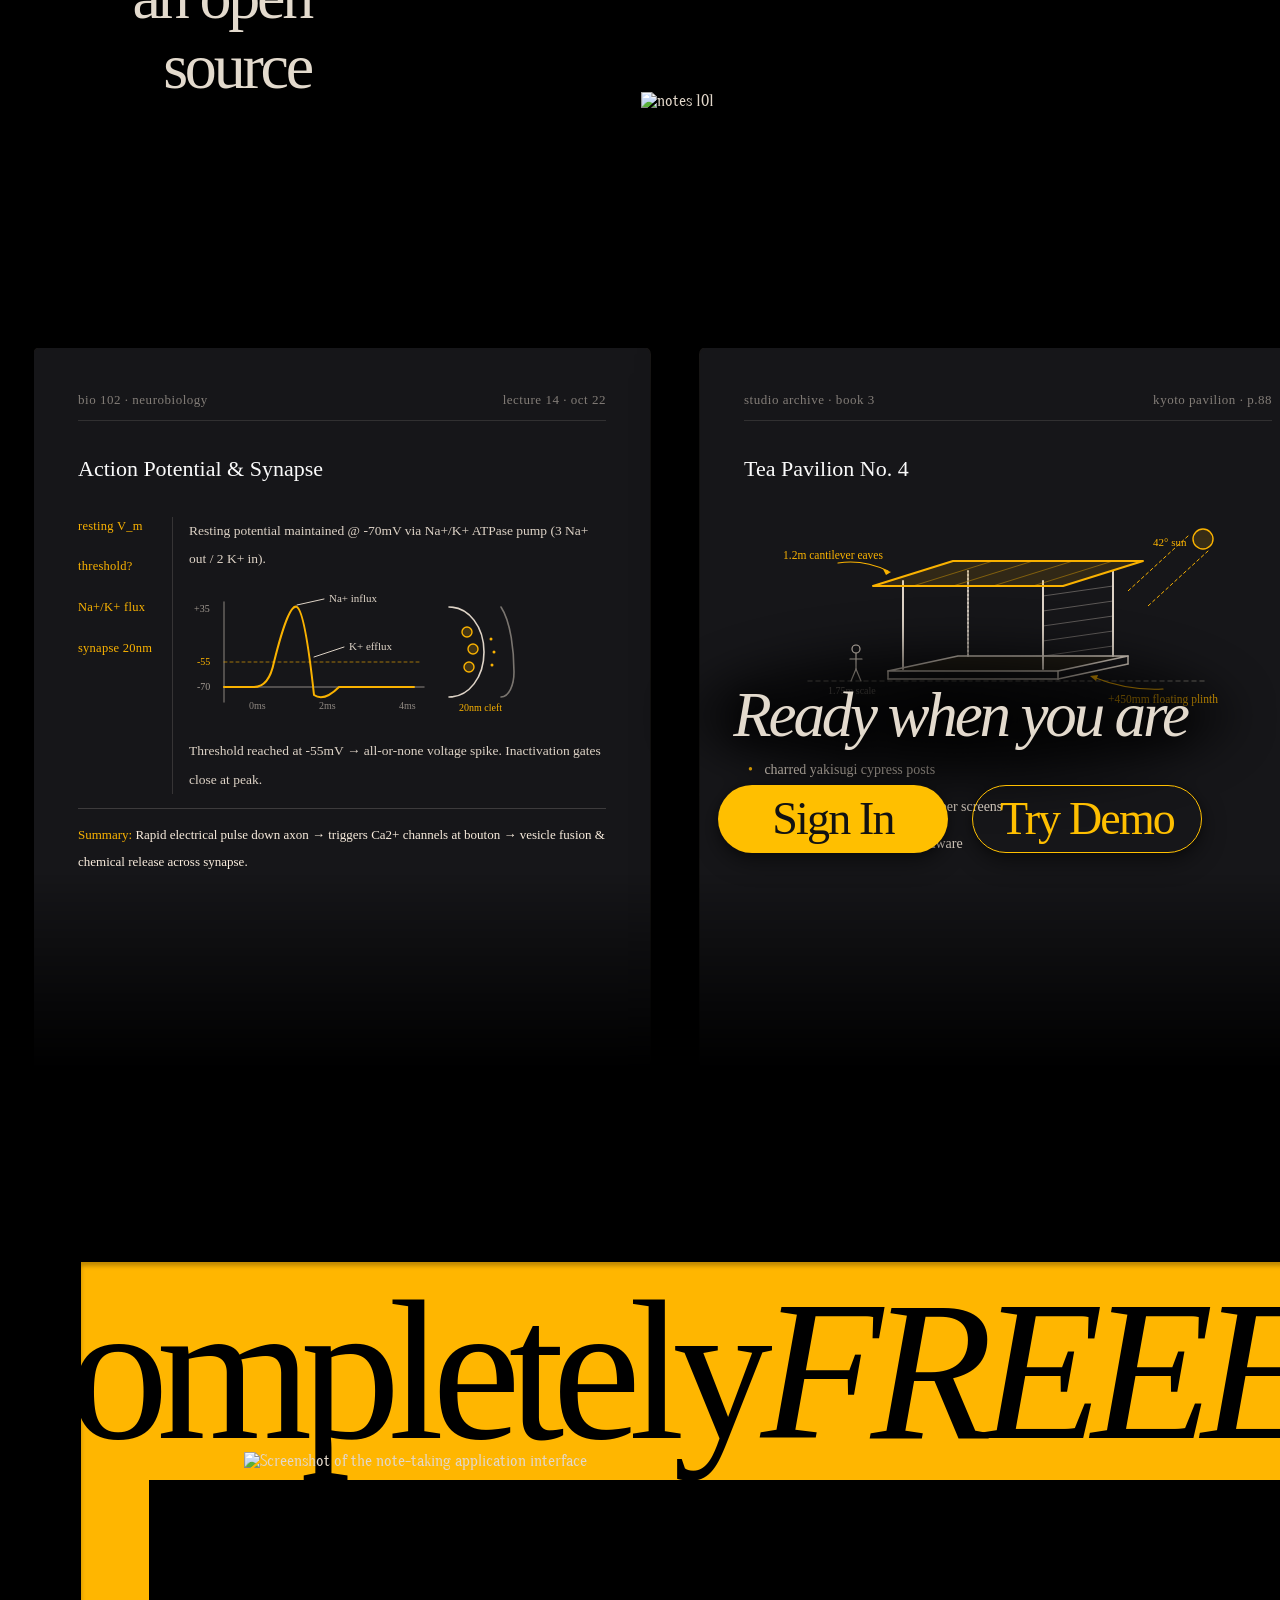
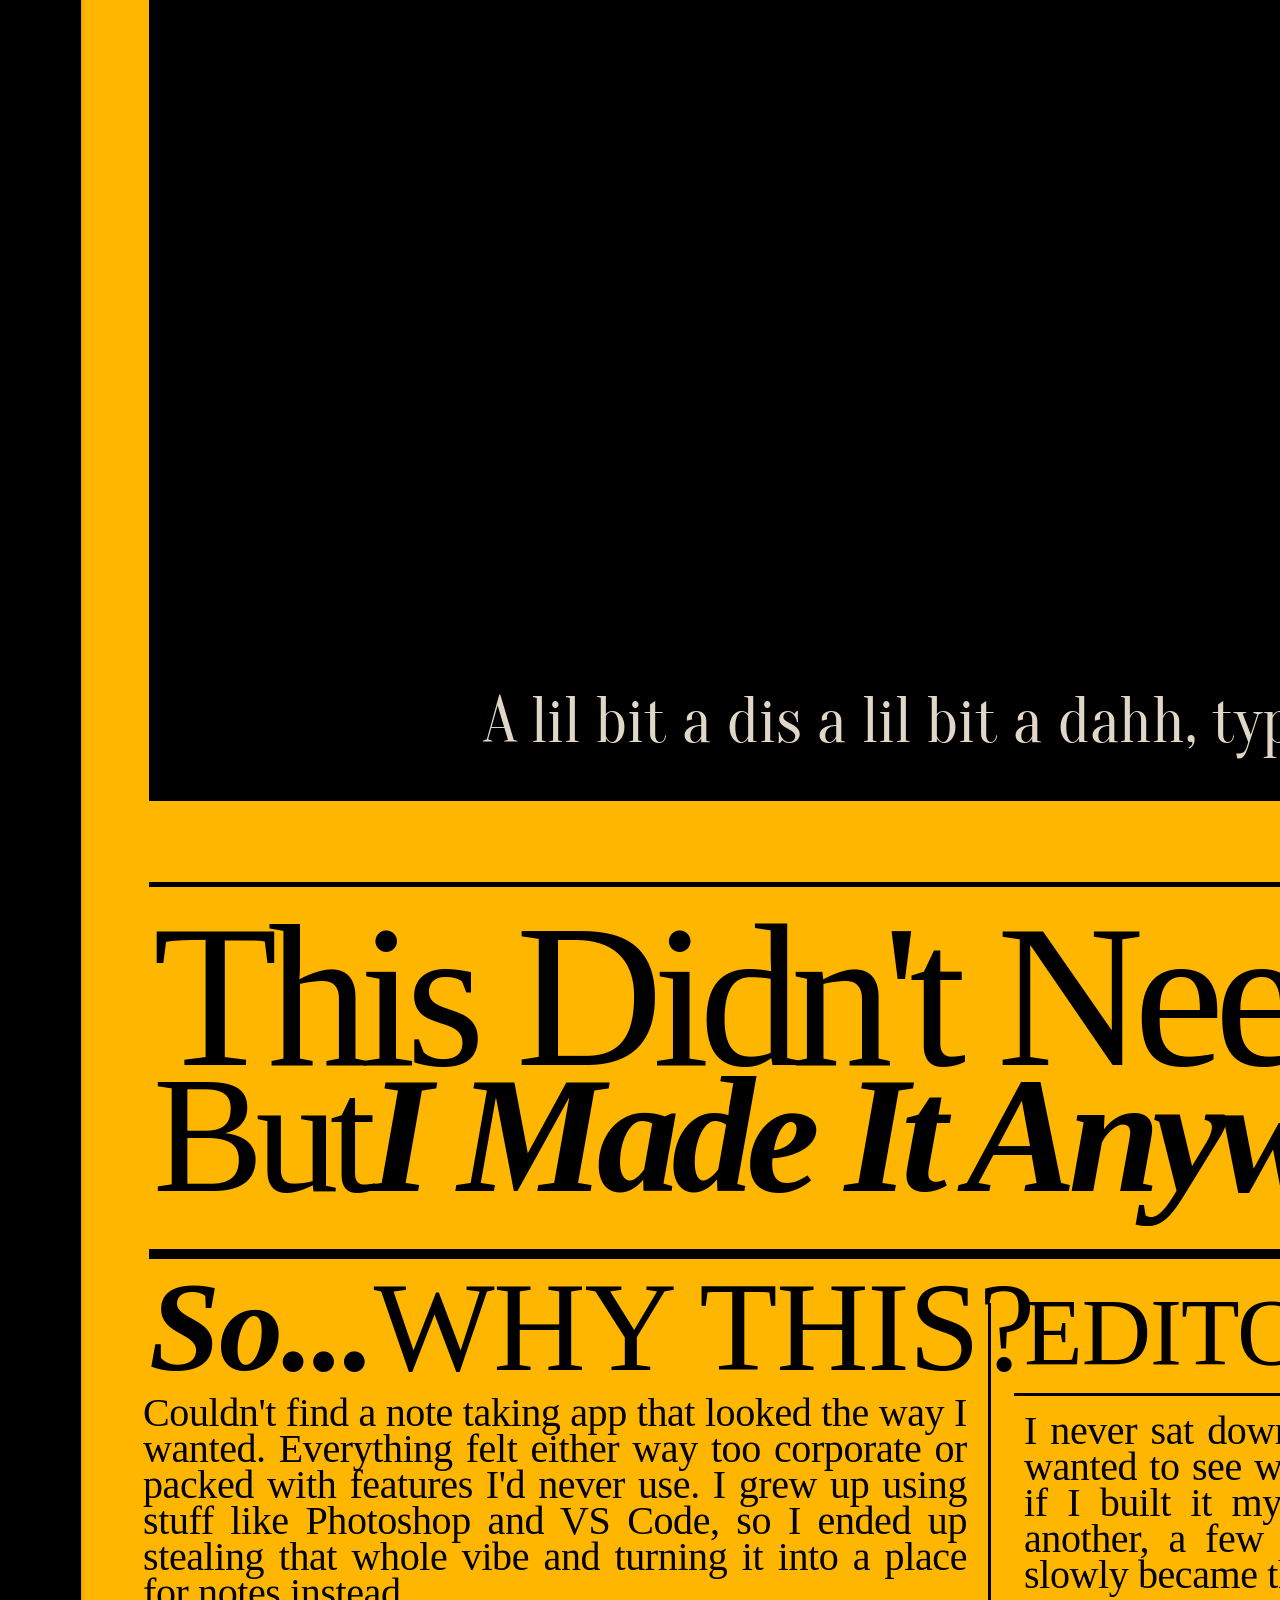
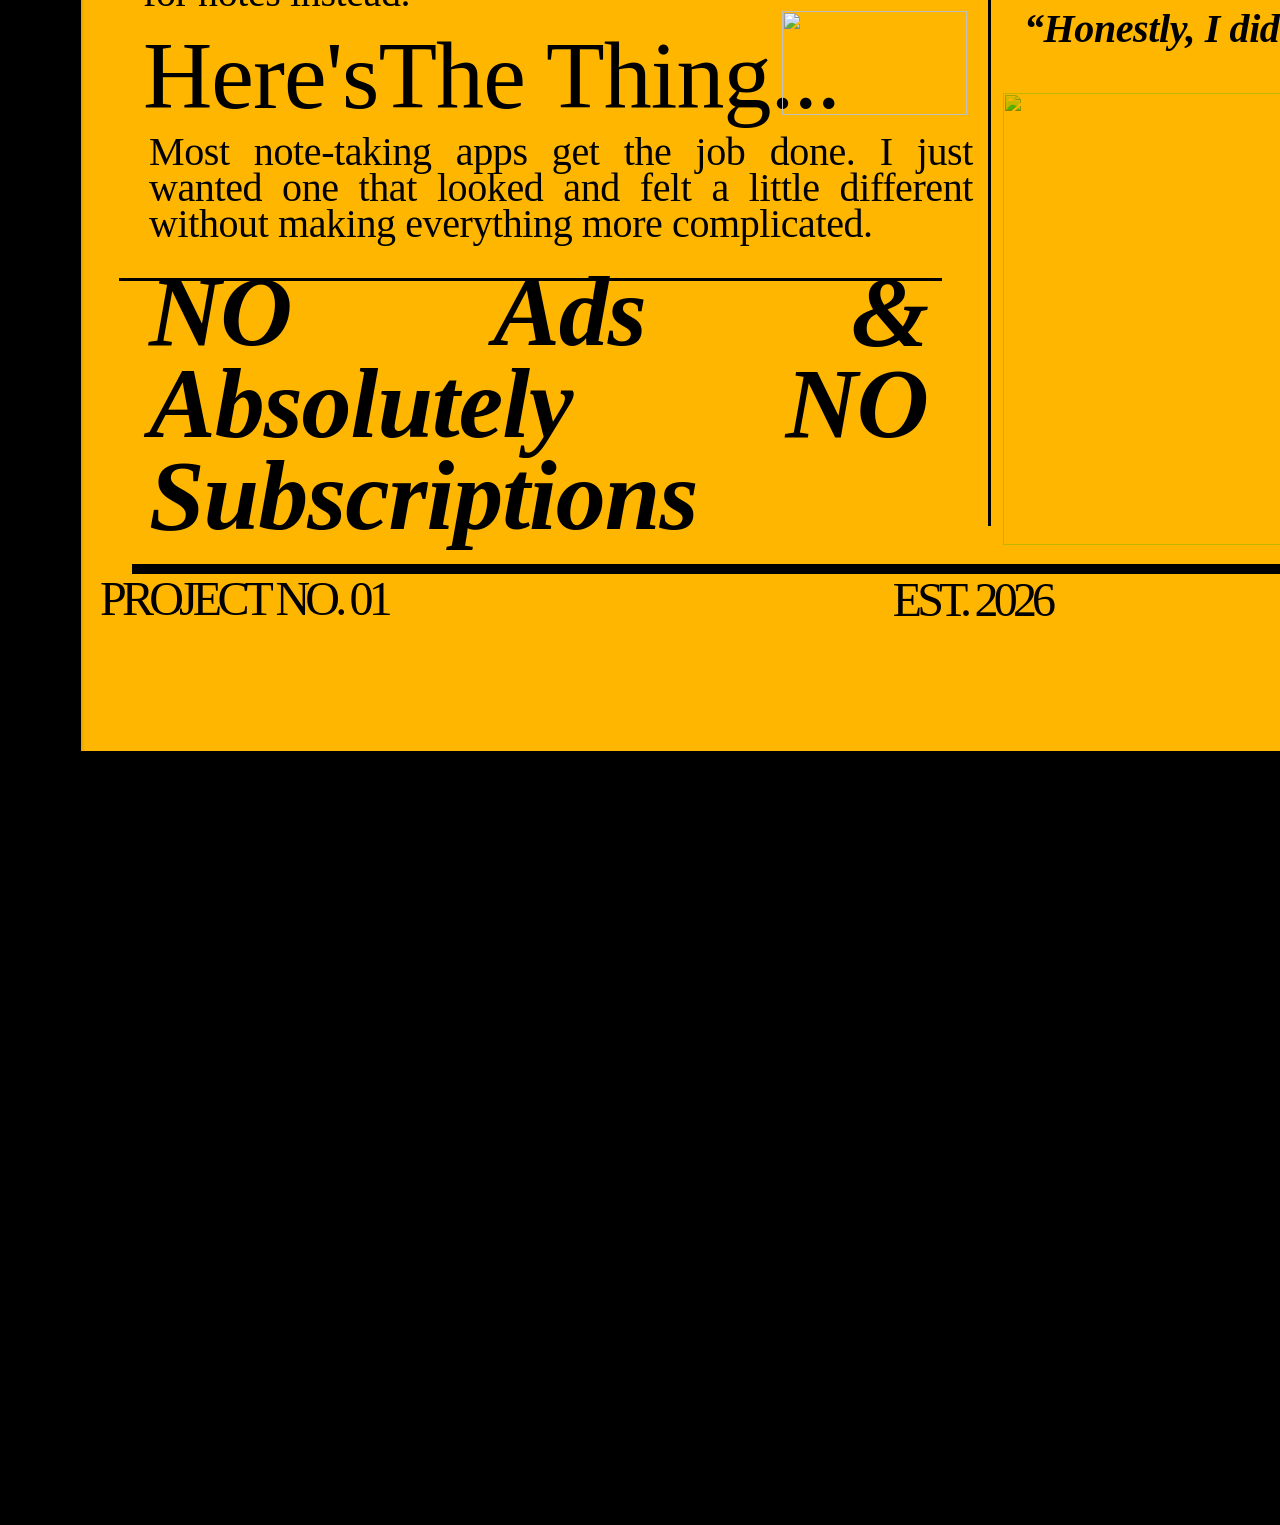
==== commit 631123c1: "Fix localhost editor access by enabling local guest mode and removing forced landing page redirects" ====
--- a/index.html
+++ b/index.html
@@ -7,7 +7,8 @@
   <script>
     (function () {
       var forceDesktop = (window.sessionStorage && window.sessionStorage.getItem('forceDesktop') === 'true') || (window.location.search && window.location.search.includes('desktop=1'));
-      if (forceDesktop) return;
+      var isLocal = window.location.hostname === 'localhost' || window.location.hostname === '127.0.0.1';
+      if (forceDesktop || isLocal) return;
       var ua = navigator.userAgent || '';
       var isMobileUA = /iPhone|iPod|BlackBerry|IEMobile|Opera Mini/i.test(ua) || (/Android/i.test(ua) && /Mobile/i.test(ua));
       var isDesktopOS = /Macintosh|Windows|X11|Linux x86_64/i.test(ua) && !/Android|iPhone|iPad/i.test(ua);
--- a/landing.css
+++ b/landing.css
@@ -264,14 +264,6 @@
   overflow: hidden;
   box-sizing: border-box;
   background-color: #161619;
-  background-image: repeating-linear-gradient(
-    to bottom,
-    transparent,
-    transparent 27px,
-    rgba(226, 215, 202, 0.055) 27px,
-    rgba(226, 215, 202, 0.055) 28px
-  );
-  background-position: 0 54px;
   box-shadow: 
     0 25px 60px rgba(0, 0, 0, 0.75),
     0 0 0 1px rgba(226, 215, 202, 0.12);
